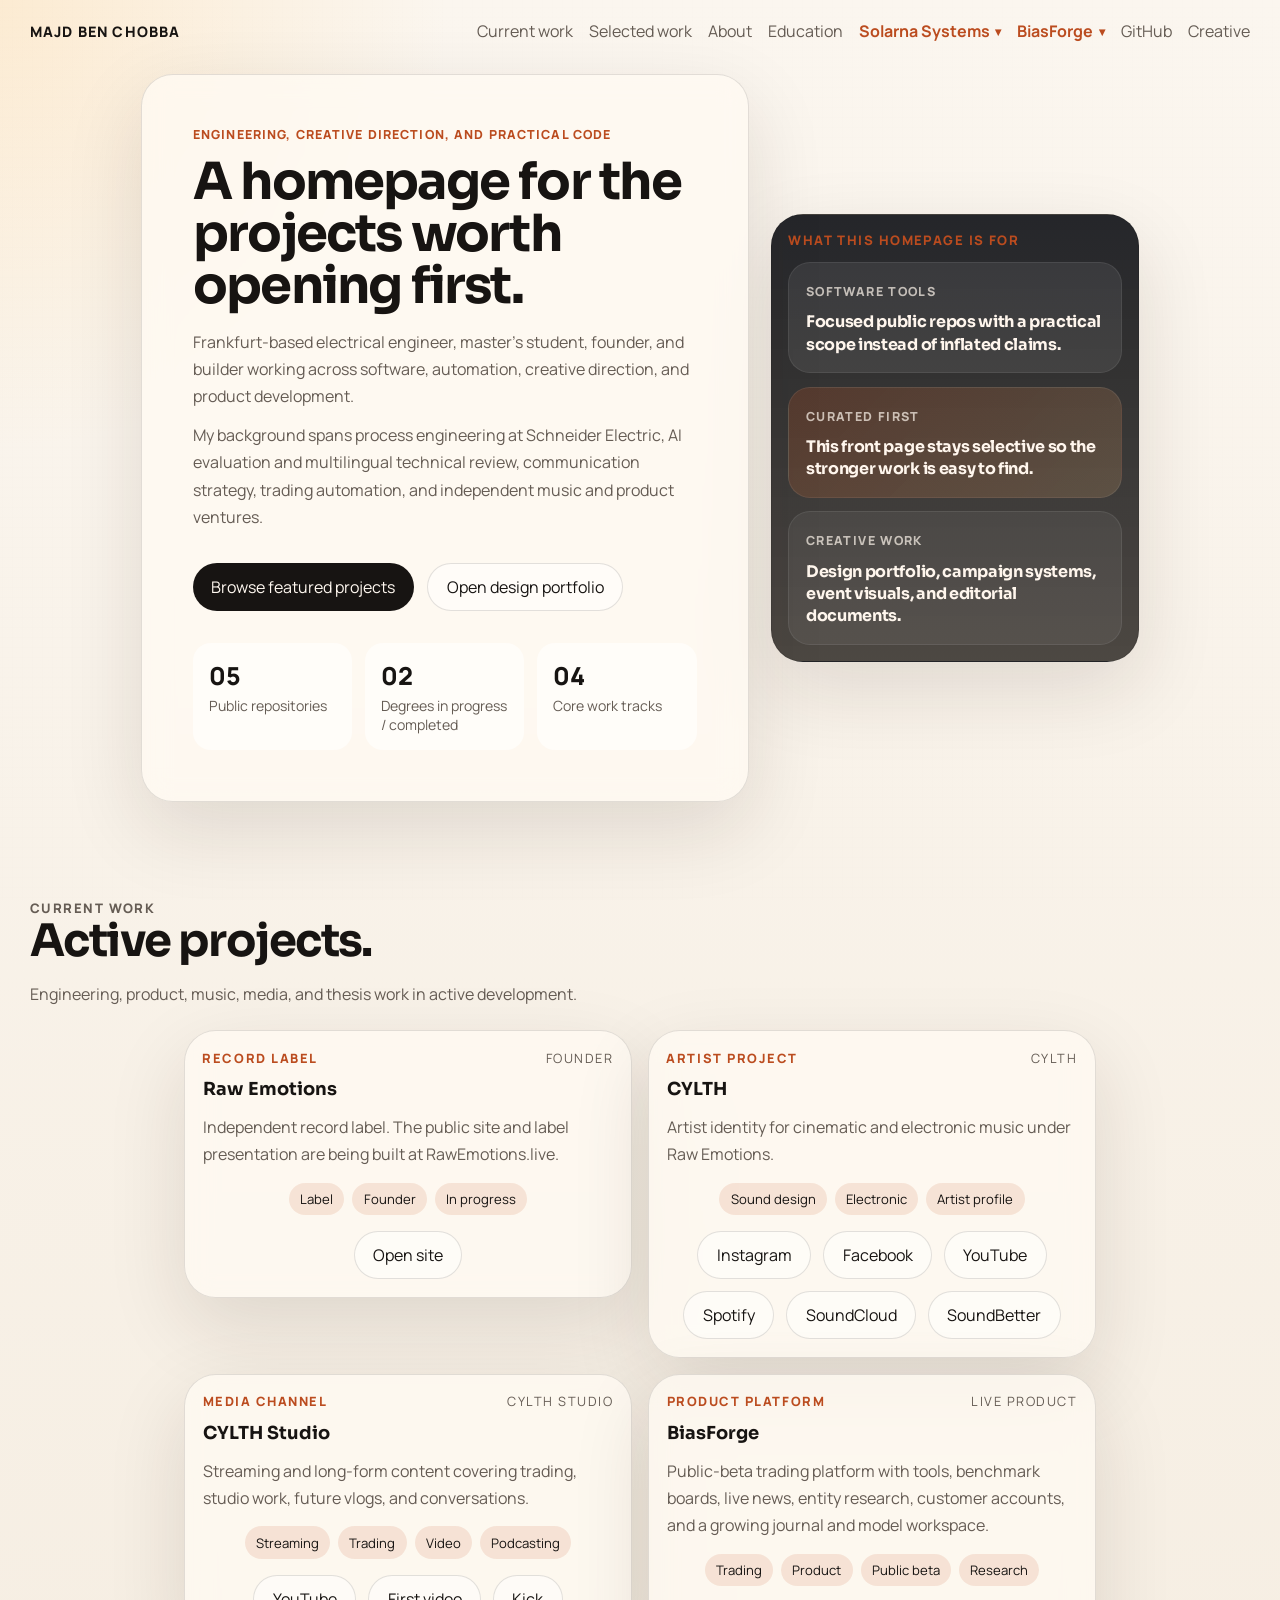
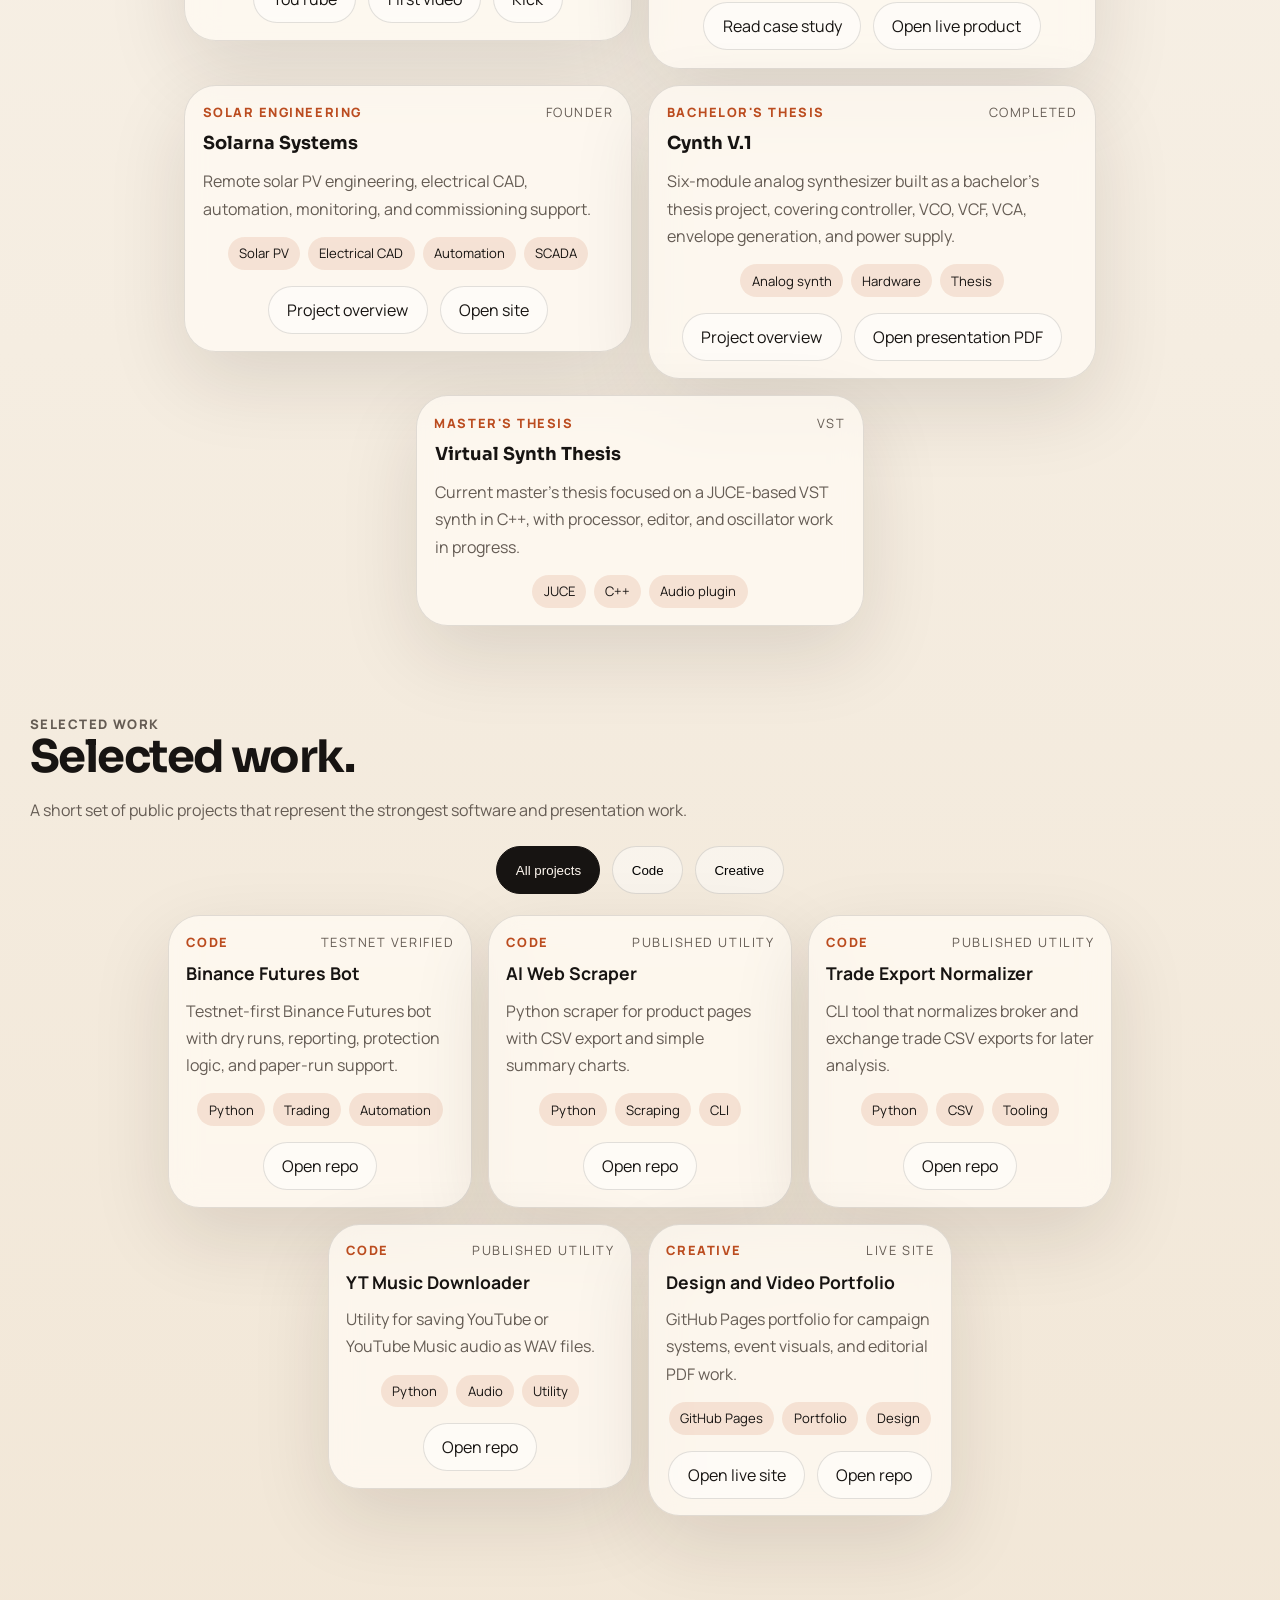
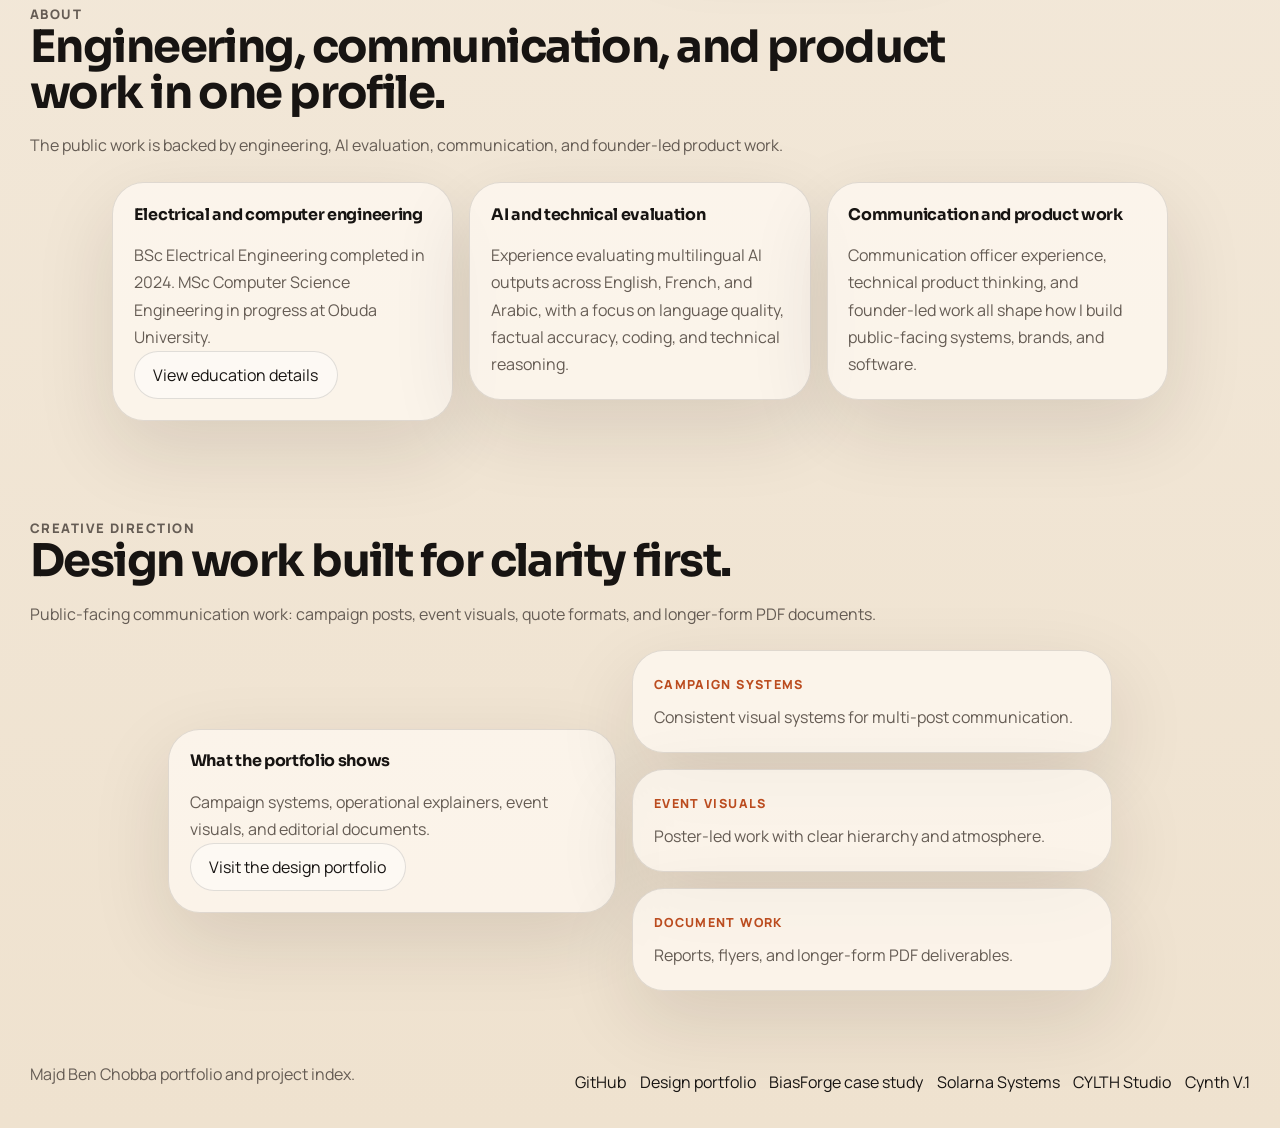
==== index.html @ 5dad1c0c "Add MSc studies and Solarna overview" ====
<!doctype html>
<html lang="en">
  <head>
    <meta charset="utf-8">
    <meta name="viewport" content="width=device-width, initial-scale=1">
    <title>Majd Ben Chobba</title>
    <meta
      name="description"
      content="Majd Ben Chobba's portfolio across engineering, software, product development, and creative work."
    >
    <link rel="preconnect" href="https://fonts.googleapis.com">
    <link rel="preconnect" href="https://fonts.gstatic.com" crossorigin>
    <link
      href="https://fonts.googleapis.com/css2?family=Manrope:wght@400;500;700;800&family=Sora:wght@400;600;700;800&display=swap"
      rel="stylesheet"
    >
    <link rel="stylesheet" href="styles.css?v=20260716c">
  </head>
  <body>
    <div class="grain"></div>

    <header class="hero">
      <nav class="topbar">
        <a class="brand" href="#top">Majd Ben Chobba</a>
        <div class="topbar-links">
          <a href="#current-work">Current work</a>
          <a href="#selected-work">Selected work</a>
          <a href="#about">About</a>
          <a href="education.html">Education</a>
          <details class="project-nav-menu">
            <summary class="project-nav-trigger">Solarna Systems</summary>
            <div class="project-nav-pop">
              <a class="project-nav-option" href="solarna.html">Project overview</a>
              <a class="project-nav-option" href="https://solarnasystems.com/" target="_blank" rel="noreferrer">Open SolarnaSystems.com</a>
            </div>
          </details>
          <details class="project-nav-menu">
            <summary class="project-nav-trigger">BiasForge</summary>
            <div class="project-nav-pop">
              <a class="project-nav-option" href="biasforge.html">Project overview</a>
              <a class="project-nav-option" href="https://biasforge.com/" target="_blank" rel="noreferrer">Open BiasForge.com</a>
            </div>
          </details>
          <a href="https://github.com/majdbenchobba" target="_blank" rel="noreferrer">GitHub</a>
          <a href="#creative-direction">Creative</a>
        </div>
      </nav>

      <div class="hero-layout" id="top">
        <section class="hero-copy">
          <p class="eyebrow">Engineering, creative direction, and practical code</p>
          <h1>A homepage for the projects worth opening first.</h1>
          <p class="hero-text">
            Frankfurt-based electrical engineer, master's student, founder, and builder working
            across software, automation, creative direction, and product development.
          </p>

          <p class="hero-text hero-text-secondary">
            My background spans process engineering at Schneider Electric, AI evaluation and
            multilingual technical review, communication strategy, trading automation, and
            independent music and product ventures.
          </p>

          <div class="hero-actions">
            <a class="button button-dark" href="#selected-work">Browse featured projects</a>
            <a class="button button-light" href="https://majdbenchobba.github.io/design-and-video-portfolio/" target="_blank" rel="noreferrer">Open design portfolio</a>
          </div>

          <div class="hero-stats">
            <article>
              <span class="stat-number">05</span>
              <span class="stat-label">Public repositories</span>
            </article>
            <article>
              <span class="stat-number">02</span>
              <span class="stat-label">Degrees in progress / completed</span>
            </article>
            <article>
              <span class="stat-number">04</span>
              <span class="stat-label">Core work tracks</span>
            </article>
          </div>
        </section>

        <aside class="hero-panel">
          <p class="eyebrow">What this homepage is for</p>
          <div class="hero-panel-grid">
            <article class="hero-panel-card">
              <span class="hero-panel-label">Software tools</span>
              <h3>Focused public repos with a practical scope instead of inflated claims.</h3>
            </article>
            <article class="hero-panel-card hero-panel-card-accent">
              <span class="hero-panel-label">Curated first</span>
              <h3>This front page stays selective so the stronger work is easy to find.</h3>
            </article>
            <article class="hero-panel-card hero-panel-card-dark">
              <span class="hero-panel-label">Creative work</span>
              <h3>Design portfolio, campaign systems, event visuals, and editorial documents.</h3>
            </article>
          </div>
        </aside>
      </div>
    </header>

    <main>
      <section class="section" id="current-work">
        <div class="section-heading">
          <p class="eyebrow">Current work</p>
          <h2>Active projects.</h2>
          <p>
            Engineering, product, music, media, and thesis work in active development.
          </p>
        </div>

        <div class="venture-grid">
          <article class="venture-card">
            <div class="venture-meta">
              <span class="venture-type">Record label</span>
              <span class="venture-status">Founder</span>
            </div>
            <h3>Raw Emotions</h3>
            <p>
              Independent record label. The public site and label presentation are being built at
              RawEmotions.live.
            </p>
            <div class="venture-tags">
              <span>Label</span>
              <span>Founder</span>
              <span>In progress</span>
            </div>
            <div class="venture-links">
              <a class="project-link" href="https://rawemotions.live/" target="_blank" rel="noreferrer">Open site</a>
            </div>
          </article>

          <article class="venture-card">
            <div class="venture-meta">
              <span class="venture-type">Artist project</span>
              <span class="venture-status">CYLTH</span>
            </div>
            <h3>CYLTH</h3>
            <p>
              Artist identity for cinematic and electronic music under Raw Emotions.
            </p>
            <div class="venture-tags">
              <span>Sound design</span>
              <span>Electronic</span>
              <span>Artist profile</span>
            </div>
            <div class="venture-links">
              <a class="project-link" href="https://www.instagram.com/cylth_rw/" target="_blank" rel="noreferrer">Instagram</a>
              <a class="project-link" href="https://www.facebook.com/Cylth" target="_blank" rel="noreferrer">Facebook</a>
              <a class="project-link" href="https://www.youtube.com/@Cylth" target="_blank" rel="noreferrer">YouTube</a>
              <a class="project-link" href="https://open.spotify.com/artist/6RrxNnSzvZ9wxp4fJvxbhg" target="_blank" rel="noreferrer">Spotify</a>
              <a class="project-link" href="https://soundcloud.com/cylth" target="_blank" rel="noreferrer">SoundCloud</a>
              <a class="project-link" href="https://soundbetter.com/profiles/680846-majd" target="_blank" rel="noreferrer">SoundBetter</a>
            </div>
          </article>

          <article class="venture-card">
            <div class="venture-meta">
              <span class="venture-type">Media channel</span>
              <span class="venture-status">CYLTH Studio</span>
            </div>
            <h3>CYLTH Studio</h3>
            <p>
              Streaming and long-form content covering trading, studio work, future vlogs, and conversations.
            </p>
            <div class="venture-tags">
              <span>Streaming</span>
              <span>Trading</span>
              <span>Video</span>
              <span>Podcasting</span>
            </div>
            <div class="venture-links">
              <a class="project-link" href="https://www.youtube.com/@Cylthstudio" target="_blank" rel="noreferrer">YouTube</a>
              <a class="project-link" href="https://www.youtube.com/watch?v=Th-pbDKBWh4" target="_blank" rel="noreferrer">First video</a>
              <a class="project-link" href="https://kick.com/cylth" target="_blank" rel="noreferrer">Kick</a>
            </div>
          </article>

          <article class="venture-card">
            <div class="venture-meta">
              <span class="venture-type">Product platform</span>
              <span class="venture-status">Live product</span>
            </div>
            <h3>BiasForge</h3>
            <p>
              Public-beta trading platform with tools, benchmark boards, live news, entity research,
              customer accounts, and a growing journal and model workspace.
            </p>
            <div class="venture-tags">
              <span>Trading</span>
              <span>Product</span>
              <span>Public beta</span>
              <span>Research</span>
            </div>
            <div class="venture-links">
              <a class="project-link" href="biasforge.html">Read case study</a>
              <a class="project-link" href="https://biasforge.com/" target="_blank" rel="noreferrer">Open live product</a>
            </div>
          </article>

          <article class="venture-card">
            <div class="venture-meta">
              <span class="venture-type">Solar engineering</span>
              <span class="venture-status">Founder</span>
            </div>
            <h3>Solarna Systems</h3>
            <p>
              Remote solar PV engineering, electrical CAD, automation, monitoring, and commissioning support.
            </p>
            <div class="venture-tags">
              <span>Solar PV</span>
              <span>Electrical CAD</span>
              <span>Automation</span>
              <span>SCADA</span>
            </div>
            <div class="venture-links">
              <a class="project-link" href="solarna.html">Project overview</a>
              <a class="project-link" href="https://solarnasystems.com/" target="_blank" rel="noreferrer">Open site</a>
            </div>
          </article>

          <article class="venture-card">
            <div class="venture-meta">
              <span class="venture-type">Bachelor's thesis</span>
              <span class="venture-status">Completed</span>
            </div>
            <h3>Cynth V.1</h3>
            <p>
              Six-module analog synthesizer built as a bachelor's thesis project, covering
              controller, VCO, VCF, VCA, envelope generation, and power supply.
            </p>
            <div class="venture-tags">
              <span>Analog synth</span>
              <span>Hardware</span>
              <span>Thesis</span>
            </div>
            <div class="venture-links">
              <a class="project-link" href="cynth-v1.html">Project overview</a>
              <a class="project-link" href="assets/cynth-v1/cynth-v1-thesis-presentation.pdf" target="_blank" rel="noreferrer">Open presentation PDF</a>
            </div>
          </article>

          <article class="venture-card">
            <div class="venture-meta">
              <span class="venture-type">Master's thesis</span>
              <span class="venture-status">VST</span>
            </div>
            <h3>Virtual Synth Thesis</h3>
            <p>
              Current master's thesis focused on a JUCE-based VST synth in C++, with processor,
              editor, and oscillator work in progress.
            </p>
            <div class="venture-tags">
              <span>JUCE</span>
              <span>C++</span>
              <span>Audio plugin</span>
            </div>
          </article>
        </div>
      </section>

      <section class="section" id="selected-work">
        <div class="section-heading">
          <p class="eyebrow">Selected work</p>
          <h2>Selected work.</h2>
          <p>
            A short set of public projects that represent the strongest software and presentation work.
          </p>
        </div>

        <div class="filter-row" id="filter-row"></div>
        <div class="project-grid" id="project-grid" aria-live="polite"></div>
      </section>

      <section class="section" id="about">
        <div class="section-heading">
          <p class="eyebrow">About</p>
          <h2>Engineering, communication, and product work in one profile.</h2>
          <p>
            The public work is backed by engineering, AI evaluation, communication, and founder-led
            product work.
          </p>
        </div>

        <div class="about-grid">
          <article class="about-card">
            <h3>Electrical and computer engineering</h3>
            <p>
              BSc Electrical Engineering completed in 2024. MSc Computer Science Engineering in
              progress at Obuda University.
            </p>
            <a class="text-link" href="education.html">View education details</a>
          </article>
          <article class="about-card">
            <h3>AI and technical evaluation</h3>
            <p>
              Experience evaluating multilingual AI outputs across English, French, and Arabic, with
              a focus on language quality, factual accuracy, coding, and technical reasoning.
            </p>
          </article>
          <article class="about-card">
            <h3>Communication and product work</h3>
            <p>
              Communication officer experience, technical product thinking, and founder-led work all
              shape how I build public-facing systems, brands, and software.
            </p>
          </article>
        </div>
      </section>

      <section class="section section-contrast" id="creative-direction">
        <div class="section-heading">
          <p class="eyebrow">Creative direction</p>
          <h2>Design work built for clarity first.</h2>
          <p>
            Public-facing communication work: campaign posts, event visuals, quote formats, and
            longer-form PDF documents.
          </p>
        </div>

        <div class="creative-layout">
          <article class="creative-note">
            <h3>What the portfolio shows</h3>
            <p>
              Campaign systems, operational explainers, event visuals, and editorial documents.
            </p>
            <a class="text-link" href="https://majdbenchobba.github.io/design-and-video-portfolio/" target="_blank" rel="noreferrer">Visit the design portfolio</a>
          </article>

          <div class="creative-points">
            <article class="creative-point">
              <span class="creative-point-label">Campaign systems</span>
              <p>Consistent visual systems for multi-post communication.</p>
            </article>
            <article class="creative-point">
              <span class="creative-point-label">Event visuals</span>
              <p>Poster-led work with clear hierarchy and atmosphere.</p>
            </article>
            <article class="creative-point">
              <span class="creative-point-label">Document work</span>
              <p>Reports, flyers, and longer-form PDF deliverables.</p>
            </article>
          </div>
        </div>
      </section>
    </main>

    <footer class="footer">
      <p>Majd Ben Chobba portfolio and project index.</p>
      <div class="footer-links">
        <a href="https://github.com/majdbenchobba" target="_blank" rel="noreferrer">GitHub</a>
        <a href="https://majdbenchobba.github.io/design-and-video-portfolio/" target="_blank" rel="noreferrer">Design portfolio</a>
        <a href="biasforge.html">BiasForge case study</a>
        <a href="solarna.html">Solarna Systems</a>
        <a href="https://www.youtube.com/@Cylthstudio" target="_blank" rel="noreferrer">CYLTH Studio</a>
        <a href="cynth-v1.html">Cynth V.1</a>
      </div>
    </footer>

    <script src="app.js?v=20260716c"></script>
  </body>
</html>
---- styles.css ----
:root {
  --paper: #f5ede1;
  --paper-strong: #efe2cf;
  --ink: #171412;
  --muted: #655c54;
  --line: rgba(23, 20, 18, 0.12);
  --accent: #bb4c1f;
  --accent-soft: rgba(187, 76, 31, 0.12);
  --shadow: 0 28px 80px rgba(39, 28, 18, 0.12);
  --radius-xl: 32px;
  --radius-lg: 24px;
  --radius-md: 18px;
  --max-width: 1220px;
}

* {
  box-sizing: border-box;
}

html {
  scroll-behavior: smooth;
}

body {
  margin: 0;
  min-height: 100vh;
  color: var(--ink);
  font-family: "Manrope", sans-serif;
  background:
    radial-gradient(circle at top left, rgba(255, 204, 128, 0.26), transparent 28rem),
    linear-gradient(180deg, #fbf6ef 0%, var(--paper) 45%, var(--paper-strong) 100%);
}

img {
  display: block;
  max-width: 100%;
}

a {
  color: inherit;
  text-decoration: none;
}

.grain {
  position: fixed;
  inset: 0;
  pointer-events: none;
  opacity: 0.14;
  background-image:
    linear-gradient(0deg, transparent 24%, rgba(0, 0, 0, 0.04) 25%, transparent 26%),
    linear-gradient(90deg, transparent 24%, rgba(0, 0, 0, 0.04) 25%, transparent 26%);
  background-size: 10px 10px;
}

.hero,
.section,
.footer {
  position: relative;
  z-index: 1;
  width: min(calc(100% - 2rem), var(--max-width));
  margin: 0 auto;
}

.hero {
  padding: 1.25rem 0 3.5rem;
}

.topbar {
  display: flex;
  justify-content: space-between;
  align-items: center;
  gap: 1rem;
  margin-bottom: 2rem;
}

.brand {
  font-weight: 800;
  letter-spacing: 0.08em;
  text-transform: uppercase;
  font-size: 0.9rem;
}

.topbar-links {
  display: flex;
  flex-wrap: wrap;
  gap: 1rem;
  align-items: center;
  color: var(--muted);
}

.project-nav-menu {
  position: relative;
}

.project-nav-menu[open] {
  z-index: 5;
}

.project-nav-trigger {
  display: inline-flex;
  align-items: center;
  gap: 0.35rem;
  color: var(--accent);
  font-weight: 700;
  cursor: pointer;
}

.project-nav-trigger {
  list-style: none;
  transition: transform 180ms ease, color 180ms ease;
}

.project-nav-trigger::-webkit-details-marker {
  display: none;
}

.project-nav-trigger::marker {
  content: "";
}

.project-nav-trigger::after {
  content: "▾";
  font-size: 0.74rem;
  transition: transform 180ms ease;
}

.project-nav-menu[open] .project-nav-trigger {
  color: #8f3915;
}

.project-nav-menu[open] .project-nav-trigger::after {
  transform: rotate(180deg);
}

.project-nav-trigger:hover {
  transform: translateY(-2px);
}

.project-nav-pop {
  position: absolute;
  top: calc(100% + 0.8rem);
  left: 50%;
  display: grid;
  gap: 0.55rem;
  min-width: 15.5rem;
  padding: 0.8rem;
  border: 1px solid rgba(23, 20, 18, 0.12);
  border-radius: 1rem;
  background: rgba(255, 250, 243, 0.95);
  box-shadow: 0 20px 55px rgba(39, 28, 18, 0.18);
  backdrop-filter: blur(16px);
  transform: translateX(-50%);
}

.project-nav-option {
  display: flex;
  align-items: center;
  justify-content: center;
  min-height: 3rem;
  padding: 0.8rem 1rem;
  border: 1px solid rgba(23, 20, 18, 0.1);
  border-radius: 999px;
  background: rgba(255, 255, 255, 0.62);
  font-weight: 700;
  color: var(--ink);
  transition: transform 180ms ease, background-color 180ms ease, color 180ms ease;
}

.project-nav-option:hover {
  transform: translateY(-2px);
  background: var(--accent-soft);
  color: var(--accent);
}

.hero-layout {
  display: grid;
  grid-template-columns: minmax(26rem, 38rem) minmax(18rem, 23rem);
  gap: 1.4rem;
  align-items: center;
  justify-content: center;
}

.hero-copy,
.hero-panel,
.project-card,
.creative-note,
.creative-point,
.about-card {
  border: 1px solid var(--line);
  border-radius: var(--radius-xl);
  box-shadow: var(--shadow);
}

.hero-copy {
  padding: clamp(2rem, 4vw, 3.5rem);
  background: rgba(255, 250, 243, 0.78);
  backdrop-filter: blur(14px);
  max-width: 38rem;
}

.hero-copy .eyebrow {
  font-size: 0.78rem;
  letter-spacing: 0.09em;
}

.eyebrow {
  margin: 0 0 0.8rem;
  color: var(--accent);
  font-size: 0.82rem;
  font-weight: 800;
  letter-spacing: 0.11em;
  text-transform: uppercase;
}

h1,
h2 {
  margin: 0;
  font-family: "Sora", sans-serif;
  line-height: 1.02;
  letter-spacing: -0.035em;
}

h1 {
  font-size: clamp(2.2rem, 4vw, 3.35rem);
}

h2 {
  font-size: clamp(2rem, 3.5vw, 3.2rem);
}

.hero-text,
.section-heading p,
.project-summary,
.creative-note p,
.about-card p,
.footer p {
  margin: 1rem 0 0;
  color: var(--muted);
  line-height: 1.7;
}

.hero-text {
  max-width: 31rem;
}

.hero-text-secondary {
  margin-top: 0.75rem;
}

.hero-actions,
.footer-links {
  display: flex;
  flex-wrap: wrap;
  gap: 0.85rem;
  margin-top: 2rem;
}

.button,
.filter-chip,
.project-link,
.text-link {
  display: inline-flex;
  align-items: center;
  justify-content: center;
  min-height: 3rem;
  padding: 0.72rem 1.15rem;
  border-radius: 999px;
  transition: transform 180ms ease, background-color 180ms ease, color 180ms ease;
}

.button-dark {
  background: var(--ink);
  color: #fff8f0;
}

.button-light,
.filter-chip,
.project-link,
.text-link {
  border: 1px solid rgba(23, 20, 18, 0.12);
  background: rgba(255, 255, 255, 0.45);
}

.button:hover,
.filter-chip:hover,
.project-link:hover,
.text-link:hover,
.topbar-links a:hover {
  transform: translateY(-2px);
}

.hero-stats {
  display: grid;
  grid-template-columns: repeat(3, minmax(0, 1fr));
  gap: 0.8rem;
  margin-top: 2rem;
}

.hero-stats article {
  padding: 1rem;
  border-radius: var(--radius-md);
  background: rgba(255, 255, 255, 0.58);
}

.stat-number {
  display: block;
  font-size: 1.55rem;
  font-weight: 800;
}

.stat-label {
  display: block;
  margin-top: 0.25rem;
  color: var(--muted);
  font-size: 0.88rem;
}

.hero-panel {
  padding: 1rem;
  background: linear-gradient(180deg, rgba(28, 29, 33, 0.96), rgba(57, 53, 48, 0.9));
  color: #fff6ed;
  max-width: 23rem;
}

.hero-panel-grid {
  display: grid;
  gap: 0.85rem;
}

.hero-panel-card {
  padding: 1rem 1.05rem;
  border-radius: 22px;
  background: rgba(255, 255, 255, 0.08);
  border: 1px solid rgba(255, 255, 255, 0.08);
}

.hero-panel-card h3,
.creative-note h3,
.about-card h3 {
  margin: 0;
  font-family: "Sora", sans-serif;
  font-size: 1rem;
  line-height: 1.4;
  letter-spacing: -0.02em;
}

.hero-panel-card-dark {
  background: rgba(255, 255, 255, 0.06);
}

.hero-panel-card-accent {
  background: linear-gradient(135deg, rgba(187, 76, 31, 0.24), rgba(255, 194, 128, 0.16));
}

.hero-panel-label,
.creative-point-label {
  display: inline-block;
  margin-bottom: 0.7rem;
  color: rgba(255, 246, 236, 0.7);
  font-size: 0.78rem;
  font-weight: 800;
  letter-spacing: 0.11em;
  text-transform: uppercase;
}

.section {
  padding: 1.4rem 0 3rem;
}

.section-heading {
  max-width: 62rem;
  margin-bottom: 1.4rem;
}

.filter-row {
  display: flex;
  flex-wrap: wrap;
  gap: 0.75rem;
  margin-bottom: 1.3rem;
  justify-content: center;
}

.filter-chip {
  cursor: pointer;
}

.filter-chip.is-active {
  background: var(--ink);
  color: #fff8f0;
  border-color: var(--ink);
}

.project-grid {
  display: grid;
  grid-template-columns: repeat(3, minmax(15.5rem, 18.5rem));
  gap: 1rem;
  align-items: start;
  justify-content: center;
  max-width: 59rem;
  margin: 0 auto;
}

.project-grid.count-1 {
  grid-template-columns: minmax(18rem, 24rem);
  max-width: 24rem;
}

.project-grid.count-4 {
  grid-template-columns: repeat(2, minmax(16rem, 22rem));
  max-width: 45rem;
}

.project-grid.count-5 {
  grid-template-columns: repeat(6, minmax(0, 1fr));
  max-width: 59rem;
}

.project-grid.count-5 .project-card {
  grid-column: span 2;
}

.project-grid.count-5 .project-card:nth-child(4) {
  grid-column: 2 / span 2;
}

.project-grid.count-5 .project-card:nth-child(5) {
  grid-column: 4 / span 2;
}

.project-card {
  display: flex;
  flex-direction: column;
  padding: 1.05rem;
  background: rgba(255, 250, 243, 0.78);
  backdrop-filter: blur(14px);
}

.project-meta {
  display: flex;
  justify-content: space-between;
  gap: 0.75rem;
  align-items: center;
  margin-bottom: 0.7rem;
}

.project-type,
.project-status {
  font-size: 0.8rem;
  letter-spacing: 0.12em;
  text-transform: uppercase;
}

.project-type {
  color: var(--accent);
  font-weight: 800;
}

.project-status {
  color: var(--muted);
}

.project-card h3 {
  margin: 0;
  font-size: 1.1rem;
  line-height: 1.3;
}

.project-summary {
  margin-top: 0.8rem;
}

.project-tags {
  display: flex;
  flex-wrap: wrap;
  gap: 0.5rem;
  margin-top: 0.9rem;
  width: 100%;
  align-self: center;
  justify-content: center;
}

.project-tags span {
  padding: 0.45rem 0.7rem;
  border-radius: 999px;
  background: var(--accent-soft);
  font-size: 0.82rem;
  text-align: center;
}

.project-links {
  display: flex;
  flex-wrap: wrap;
  gap: 0.75rem;
  margin-top: auto;
  padding-top: 1rem;
  width: 100%;
  align-self: center;
  justify-content: center;
}

.venture-grid {
  display: grid;
  grid-template-columns: repeat(2, minmax(18rem, 28rem));
  gap: 1rem;
  justify-content: center;
  align-items: start;
  max-width: 58rem;
  margin: 0 auto;
}

.venture-card {
  border: 1px solid var(--line);
  border-radius: var(--radius-xl);
  box-shadow: var(--shadow);
  padding: 1.1rem;
  background: rgba(255, 250, 243, 0.78);
  backdrop-filter: blur(14px);
  display: flex;
  flex-direction: column;
}

.venture-grid > .venture-card:last-child:nth-child(odd) {
  grid-column: 1 / -1;
  width: min(100%, 28rem);
  justify-self: center;
}

.venture-meta {
  display: flex;
  justify-content: space-between;
  gap: 0.75rem;
  align-items: center;
  margin-bottom: 0.7rem;
}

.venture-type,
.venture-status {
  font-size: 0.8rem;
  letter-spacing: 0.12em;
  text-transform: uppercase;
}

.venture-type {
  color: var(--accent);
  font-weight: 800;
}

.venture-status {
  color: var(--muted);
}

.venture-card h3 {
  margin: 0;
  font-size: 1.12rem;
  line-height: 1.3;
  font-family: "Sora", sans-serif;
}

.venture-card p {
  margin: 0.8rem 0 0;
  color: var(--muted);
  line-height: 1.7;
}

.venture-tags {
  display: flex;
  flex-wrap: wrap;
  gap: 0.5rem;
  margin-top: 0.9rem;
  width: 100%;
  align-self: center;
  justify-content: center;
}

.venture-tags span {
  padding: 0.45rem 0.7rem;
  border-radius: 999px;
  background: var(--accent-soft);
  font-size: 0.82rem;
  text-align: center;
}

.venture-links {
  display: flex;
  flex-wrap: wrap;
  gap: 0.75rem;
  margin-top: 1rem;
  width: 100%;
  align-self: center;
  justify-content: center;
}

.case-page {
  background:
    radial-gradient(circle at top left, rgba(255, 204, 128, 0.2), transparent 28rem),
    linear-gradient(180deg, #fbf6ef 0%, var(--paper) 45%, var(--paper-strong) 100%);
}

.case-hero-shell {
  padding-bottom: 2.5rem;
}

.case-hero {
  display: grid;
  grid-template-columns: minmax(24rem, 38rem) minmax(18rem, 24rem);
  gap: 1.2rem;
  align-items: center;
  justify-content: center;
}

.case-copy,
.case-summary,
.case-card,
.case-feature-card,
.case-focus-card,
.case-cta {
  border: 1px solid var(--line);
  border-radius: var(--radius-xl);
  box-shadow: var(--shadow);
}

.case-copy,
.case-card,
.case-feature-card,
.case-focus-card,
.case-cta {
  background: rgba(255, 250, 243, 0.78);
  backdrop-filter: blur(14px);
}

.case-copy {
  padding: clamp(2rem, 4vw, 3.2rem);
}

.case-summary {
  display: grid;
  gap: 0.85rem;
  padding: 1rem;
  background: linear-gradient(180deg, rgba(28, 29, 33, 0.96), rgba(57, 53, 48, 0.9));
  color: #fff6ed;
}

.case-signal {
  padding: 1rem 1.05rem;
  border-radius: 22px;
  background: rgba(255, 255, 255, 0.08);
  border: 1px solid rgba(255, 255, 255, 0.08);
}

.case-signal-accent {
  background: linear-gradient(135deg, rgba(187, 76, 31, 0.24), rgba(255, 194, 128, 0.16));
}

.case-signal-label,
.case-block-label {
  display: inline-block;
  margin-bottom: 0.7rem;
  font-size: 0.78rem;
  font-weight: 800;
  letter-spacing: 0.11em;
  text-transform: uppercase;
}

.case-signal-label {
  color: rgba(255, 246, 236, 0.72);
}

.case-signal h3,
.case-card h3,
.case-feature-card h3,
.case-focus-card h3 {
  margin: 0;
  font-family: "Sora", sans-serif;
  line-height: 1.3;
  letter-spacing: -0.02em;
}

.case-card-grid,
.case-focus-grid {
  display: grid;
  gap: 1rem;
  justify-content: center;
}

.case-media-grid {
  display: grid;
  grid-template-columns: repeat(2, minmax(18rem, 28rem));
  gap: 1rem;
  justify-content: center;
  max-width: 58rem;
  margin: 0 auto;
}

.case-media-card {
  overflow: hidden;
  border: 1px solid var(--line);
  border-radius: var(--radius-xl);
  background: rgba(255, 250, 243, 0.78);
  box-shadow: var(--shadow);
}

.case-media-card img {
  width: 100%;
  aspect-ratio: 4 / 3;
  object-fit: cover;
  background: rgba(0, 0, 0, 0.04);
}

.case-media-copy {
  padding: 1rem 1.1rem 1.15rem;
}

.case-media-copy h3 {
  margin: 0;
  font-family: "Sora", sans-serif;
  line-height: 1.3;
  letter-spacing: -0.02em;
}

.case-media-copy p {
  margin: 0.7rem 0 0;
  color: var(--muted);
  line-height: 1.65;
}

.case-card-grid {
  grid-template-columns: repeat(2, minmax(17rem, 28rem));
  max-width: 58rem;
  margin: 0 auto;
}

.case-card,
.case-focus-card {
  padding: 1.1rem;
}

.case-card-meta {
  display: flex;
  justify-content: space-between;
  gap: 0.75rem;
  align-items: center;
  margin-bottom: 0.7rem;
}

.case-card-type,
.case-card-status {
  font-size: 0.8rem;
  letter-spacing: 0.12em;
  text-transform: uppercase;
}

.case-card-type,
.case-block-label {
  color: var(--accent);
  font-weight: 800;
}

.case-card-status {
  color: var(--muted);
}

.case-card p,
.case-feature-card p,
.case-focus-card p,
.case-cta p {
  margin: 0.85rem 0 0;
  color: var(--muted);
  line-height: 1.7;
}

.case-chip-row {
  display: flex;
  flex-wrap: wrap;
  gap: 0.5rem;
  margin-top: 0.95rem;
}

.case-chip-row span {
  padding: 0.45rem 0.7rem;
  border-radius: 999px;
  background: var(--accent-soft);
  font-size: 0.82rem;
}

.case-heading {
  max-width: 50rem;
  margin-left: auto;
  margin-right: auto;
  text-align: center;
}

.case-platform-layout {
  display: grid;
  grid-template-columns: minmax(18rem, 25rem) minmax(18rem, 31rem);
  gap: 1rem;
  align-items: center;
  justify-content: center;
  max-width: 58rem;
  margin: 0 auto;
}

.case-feature-stack {
  display: grid;
  gap: 1rem;
}

.case-feature-card {
  padding: 1.2rem;
}

.case-feature-card-large {
  align-self: center;
}

.case-focus-grid {
  grid-template-columns: repeat(3, minmax(16rem, 21rem));
  max-width: 66rem;
  margin: 0 auto;
}

.education-course-grid {
  display: grid;
  grid-template-columns: repeat(3, minmax(0, 1fr));
  gap: 1rem;
  max-width: 66rem;
  margin: 0 auto;
}

.course-list {
  display: grid;
  gap: 0;
  margin: 0.35rem 0 0;
  padding: 0;
  list-style: none;
}

.course-list li {
  display: flex;
  justify-content: space-between;
  gap: 1rem;
  padding: 0.78rem 0;
  border-top: 1px solid var(--line);
  color: var(--muted);
  line-height: 1.4;
}

.course-list strong {
  flex: 0 0 auto;
  color: var(--accent);
  font-size: 0.82rem;
}

.case-cta {
  max-width: 58rem;
  margin: 0 auto;
  padding: 1.5rem;
  display: flex;
  justify-content: space-between;
  align-items: center;
  gap: 1rem;
}

.case-cta-actions {
  display: flex;
  flex-wrap: wrap;
  justify-content: flex-end;
  gap: 0.85rem;
}

.section-contrast {
  padding-top: 2rem;
}

.creative-layout,
.about-grid {
  display: grid;
  gap: 1rem;
}

.creative-layout {
  grid-template-columns: minmax(18rem, 28rem) minmax(18rem, 30rem);
  align-items: center;
  justify-content: center;
  max-width: 60rem;
  margin: 0 auto;
}

.creative-note,
.creative-point,
.about-card {
  padding: 1.3rem;
  background: rgba(255, 250, 243, 0.72);
}

.creative-points {
  display: grid;
  gap: 1rem;
}

.creative-point-label {
  color: var(--accent);
}

.creative-point p {
  margin: 0;
  color: var(--muted);
  line-height: 1.7;
}

.about-grid {
  grid-template-columns: repeat(3, minmax(16rem, 1fr));
  align-items: start;
  justify-content: center;
  max-width: 66rem;
  margin: 0 auto;
}

.footer {
  display: flex;
  justify-content: space-between;
  align-items: center;
  gap: 1rem;
  padding: 0 0 2.2rem;
}

@media (min-width: 901px) {
  .hero-copy .eyebrow {
    white-space: nowrap;
  }
}

@media (max-width: 1024px) {
  .hero-layout,
  .case-hero,
  .case-platform-layout,
  .creative-layout,
  .about-grid,
  .footer {
    grid-template-columns: 1fr;
    display: grid;
  }

  .project-grid {
    grid-template-columns: repeat(2, minmax(16rem, 22rem));
    max-width: 45rem;
  }

  .venture-grid {
    grid-template-columns: repeat(2, minmax(16rem, 22rem));
    max-width: 45rem;
  }

  .case-card-grid {
    grid-template-columns: repeat(2, minmax(16rem, 22rem));
    max-width: 45rem;
  }

  .case-media-grid {
    grid-template-columns: repeat(2, minmax(16rem, 22rem));
    max-width: 45rem;
  }

  .case-focus-grid {
    grid-template-columns: repeat(2, minmax(16rem, 22rem));
    max-width: 45rem;
  }

  .education-course-grid {
    grid-template-columns: repeat(2, minmax(16rem, 22rem));
    max-width: 45rem;
  }

  .case-cta {
    grid-template-columns: 1fr;
    display: grid;
  }

  .project-nav-pop {
    left: auto;
    right: 0;
    transform: none;
  }

  .case-cta-actions {
    justify-content: flex-start;
  }

  .project-grid.count-5,
  .project-grid.count-4,
  .project-grid.count-1 {
    grid-template-columns: repeat(2, minmax(16rem, 22rem));
    max-width: 45rem;
  }

  .project-grid.count-5 .project-card,
  .project-grid.count-5 .project-card:nth-child(4),
  .project-grid.count-5 .project-card:nth-child(5) {
    grid-column: auto;
  }

  .creative-points {
    grid-template-columns: 1fr;
  }
}

@media (max-width: 760px) {
  .topbar {
    flex-direction: column;
    align-items: flex-start;
  }

  .hero-stats {
    grid-template-columns: 1fr;
  }

  .project-grid {
    grid-template-columns: 1fr;
    max-width: 28rem;
  }

  .venture-grid {
    grid-template-columns: 1fr;
    max-width: 28rem;
  }

  .case-card-grid,
  .case-media-grid,
  .case-focus-grid,
  .education-course-grid {
    grid-template-columns: 1fr;
    max-width: 28rem;
  }

  .project-grid.count-5,
  .project-grid.count-4,
  .project-grid.count-1 {
    grid-template-columns: 1fr;
    max-width: 28rem;
  }

  .project-grid.count-5 .project-card,
  .project-grid.count-5 .project-card:nth-child(4),
  .project-grid.count-5 .project-card:nth-child(5) {
    grid-column: auto;
  }

  .case-copy,
  .case-summary,
  .case-cta {
    padding: 1.2rem;
  }
}
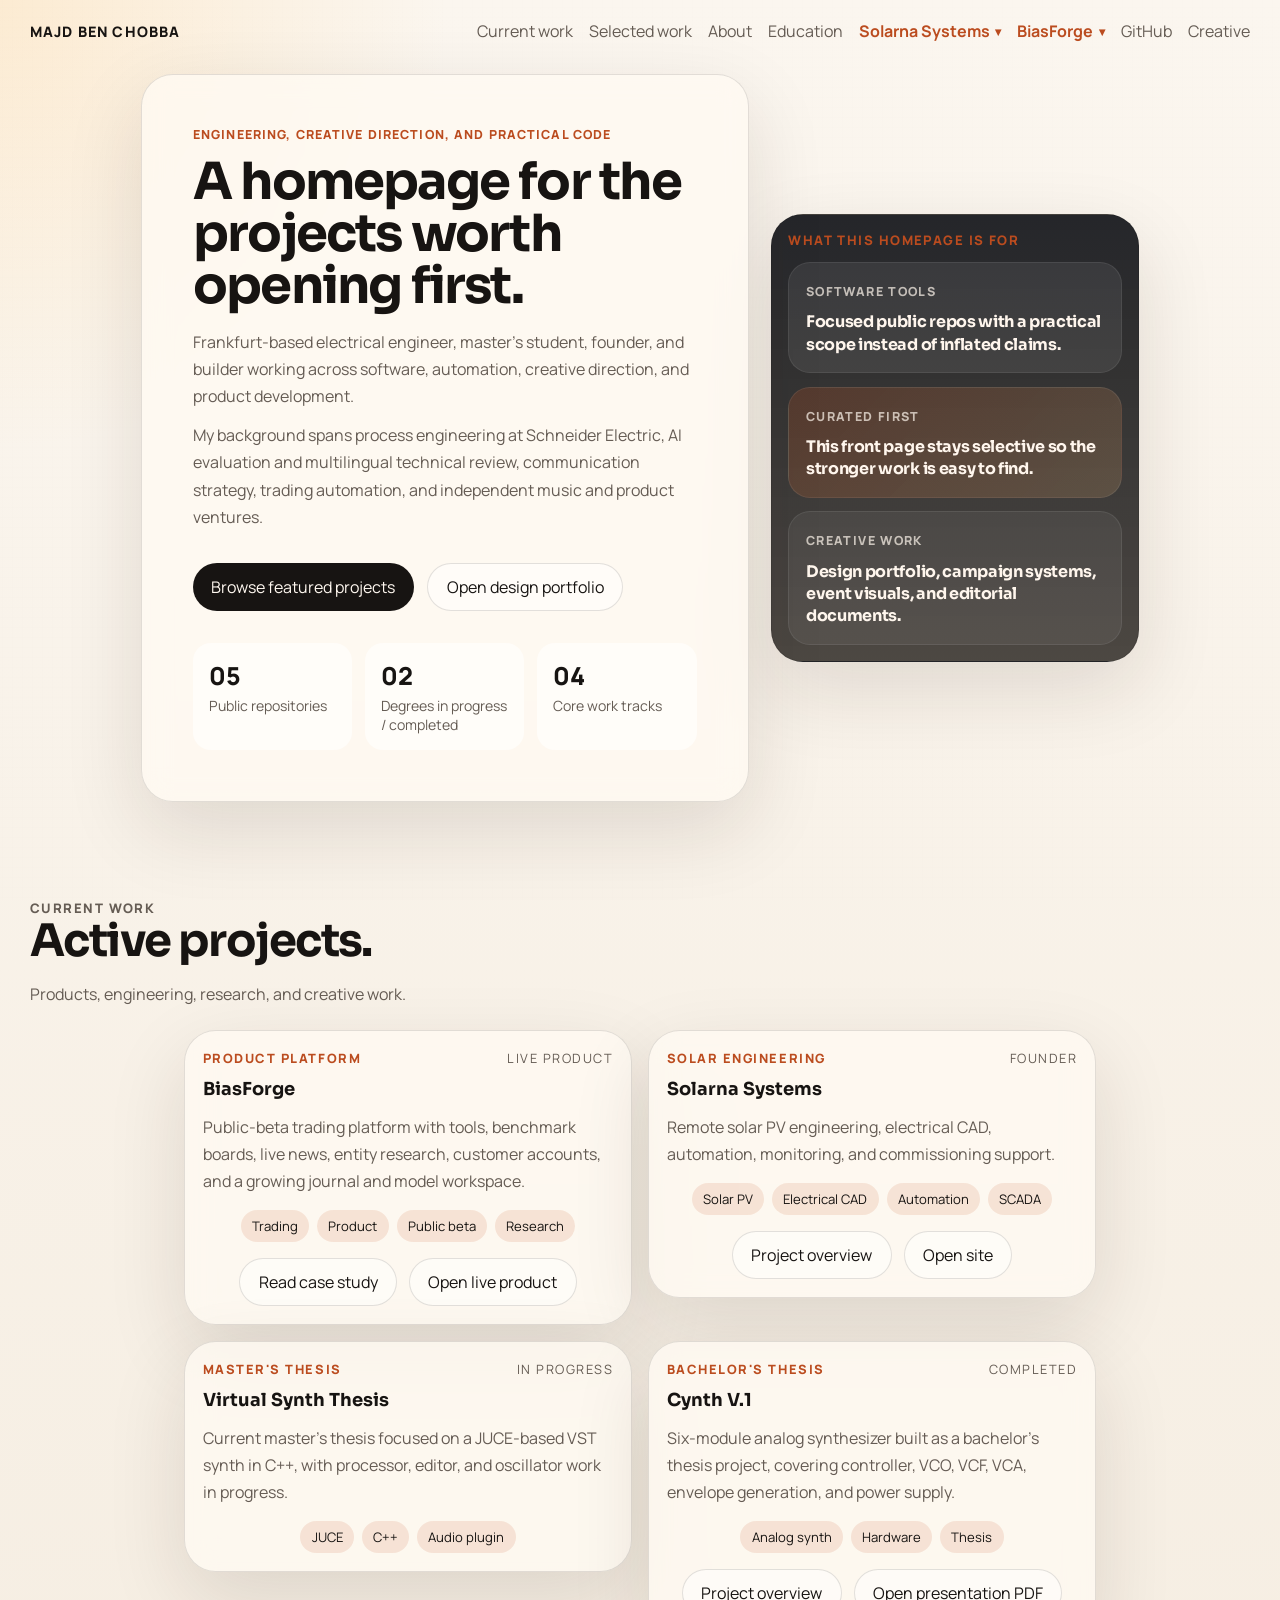
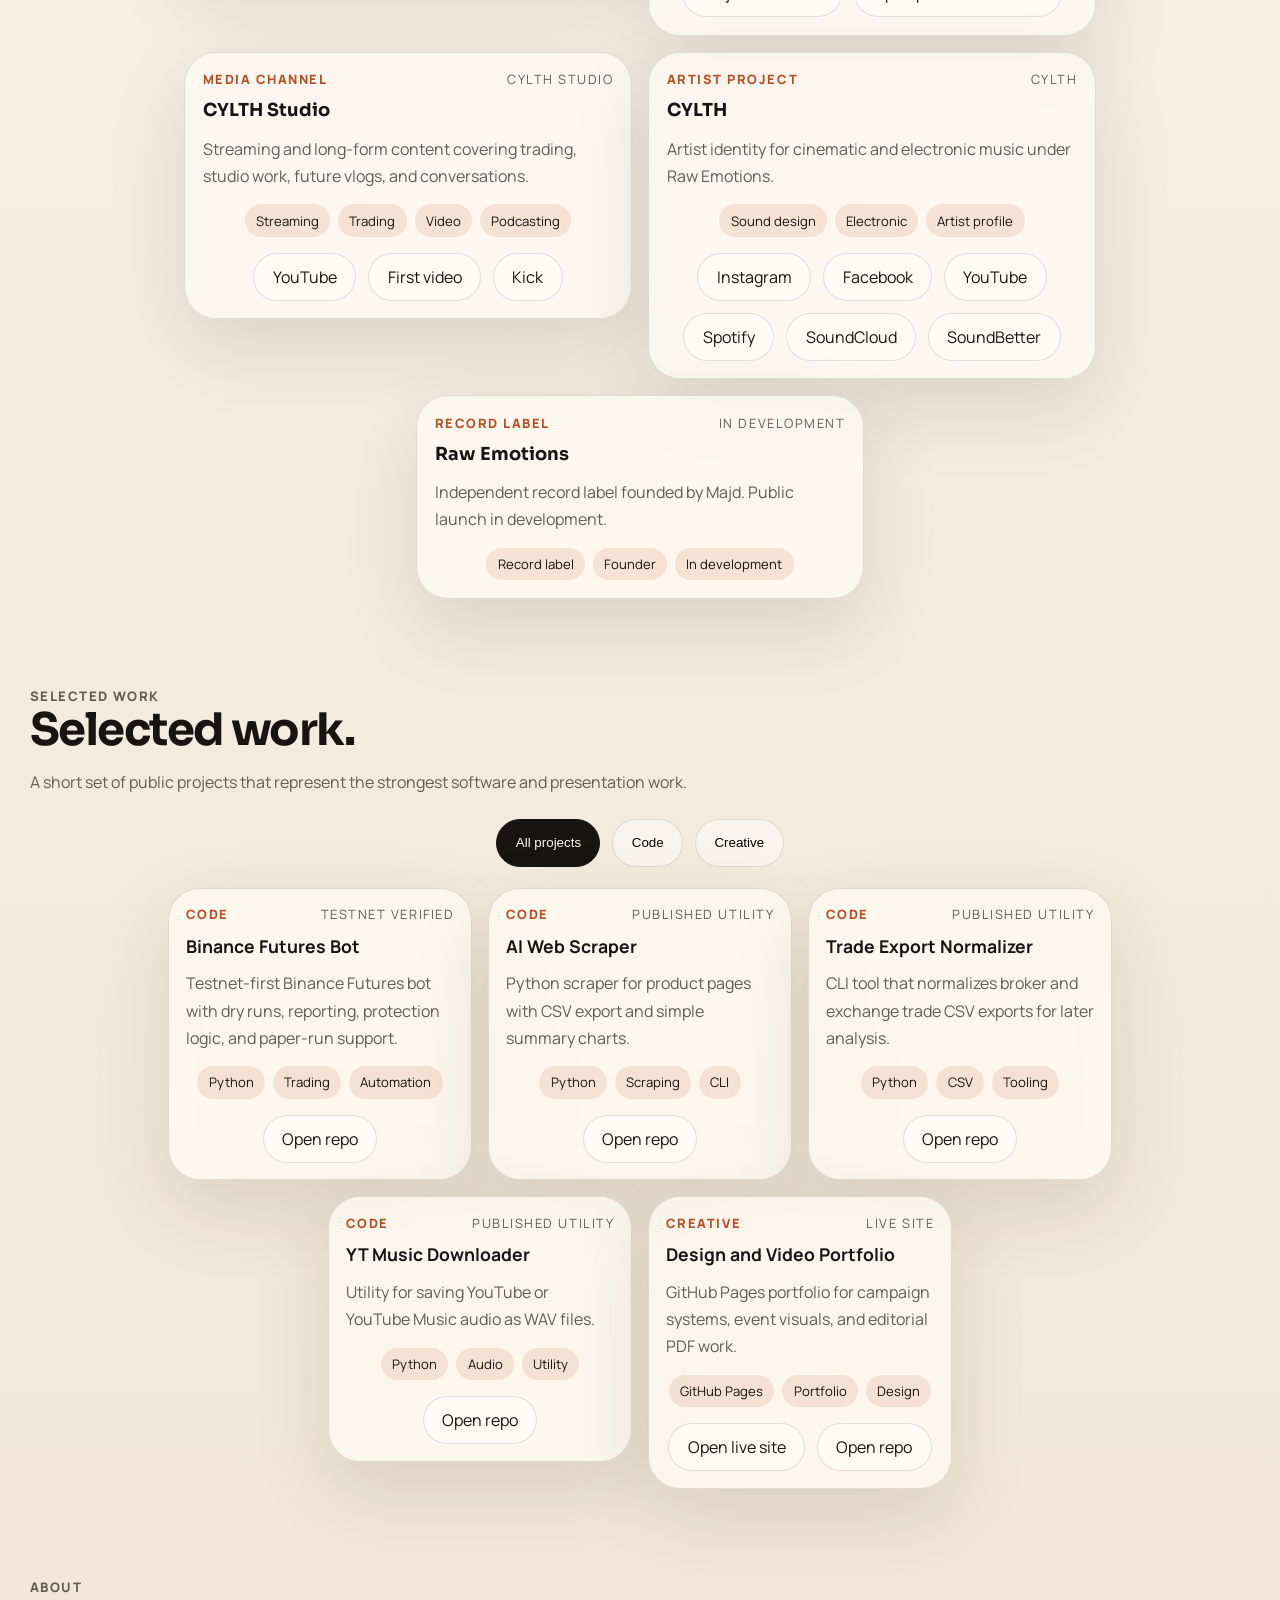
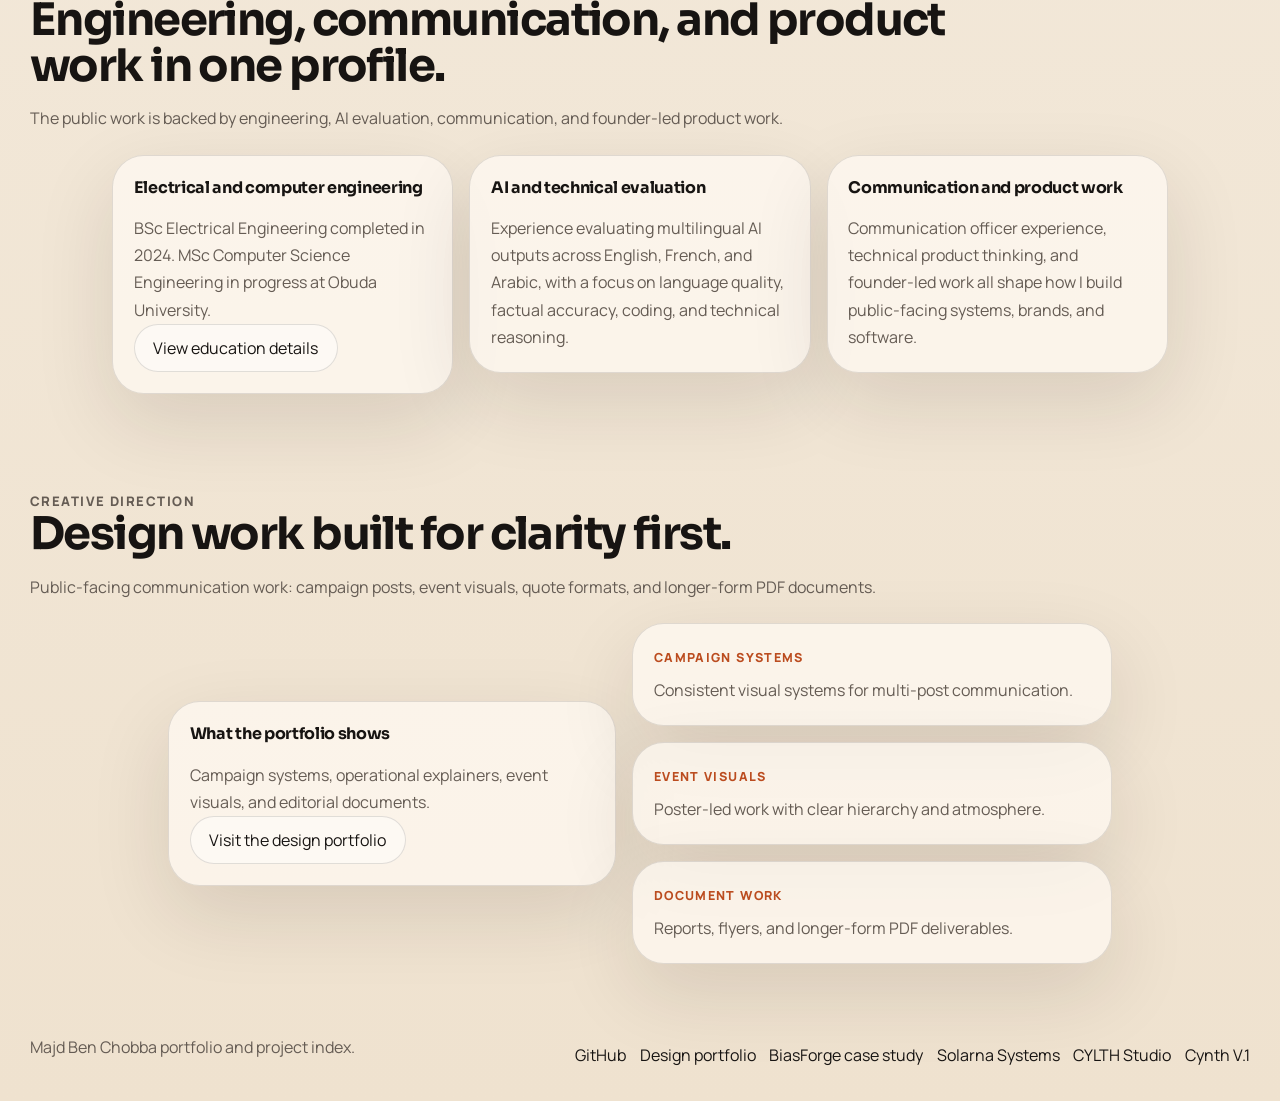
==== commit 4168a433: "Prioritize engineering and live projects" ====
--- a/index.html
+++ b/index.html
@@ -107,29 +107,110 @@
         <div class="section-heading">
           <p class="eyebrow">Current work</p>
           <h2>Active projects.</h2>
-          <p>
-            Engineering, product, music, media, and thesis work in active development.
-          </p>
+          <p>Products, engineering, research, and creative work.</p>
         </div>
 
         <div class="venture-grid">
           <article class="venture-card">
             <div class="venture-meta">
-              <span class="venture-type">Record label</span>
+              <span class="venture-type">Product platform</span>
+              <span class="venture-status">Live product</span>
+            </div>
+            <h3>BiasForge</h3>
+            <p>
+              Public-beta trading platform with tools, benchmark boards, live news, entity research,
+              customer accounts, and a growing journal and model workspace.
+            </p>
+            <div class="venture-tags">
+              <span>Trading</span>
+              <span>Product</span>
+              <span>Public beta</span>
+              <span>Research</span>
+            </div>
+            <div class="venture-links">
+              <a class="project-link" href="biasforge.html">Read case study</a>
+              <a class="project-link" href="https://biasforge.com/" target="_blank" rel="noreferrer">Open live product</a>
+            </div>
+          </article>
+
+          <article class="venture-card">
+            <div class="venture-meta">
+              <span class="venture-type">Solar engineering</span>
               <span class="venture-status">Founder</span>
             </div>
-            <h3>Raw Emotions</h3>
-            <p>
-              Independent record label. The public site and label presentation are being built at
-              RawEmotions.live.
-            </p>
-            <div class="venture-tags">
-              <span>Label</span>
-              <span>Founder</span>
-              <span>In progress</span>
-            </div>
-            <div class="venture-links">
-              <a class="project-link" href="https://rawemotions.live/" target="_blank" rel="noreferrer">Open site</a>
+            <h3>Solarna Systems</h3>
+            <p>
+              Remote solar PV engineering, electrical CAD, automation, monitoring, and commissioning support.
+            </p>
+            <div class="venture-tags">
+              <span>Solar PV</span>
+              <span>Electrical CAD</span>
+              <span>Automation</span>
+              <span>SCADA</span>
+            </div>
+            <div class="venture-links">
+              <a class="project-link" href="solarna.html">Project overview</a>
+              <a class="project-link" href="https://solarnasystems.com/" target="_blank" rel="noreferrer">Open site</a>
+            </div>
+          </article>
+
+          <article class="venture-card">
+            <div class="venture-meta">
+              <span class="venture-type">Master's thesis</span>
+              <span class="venture-status">In progress</span>
+            </div>
+            <h3>Virtual Synth Thesis</h3>
+            <p>
+              Current master's thesis focused on a JUCE-based VST synth in C++, with processor,
+              editor, and oscillator work in progress.
+            </p>
+            <div class="venture-tags">
+              <span>JUCE</span>
+              <span>C++</span>
+              <span>Audio plugin</span>
+            </div>
+          </article>
+
+          <article class="venture-card">
+            <div class="venture-meta">
+              <span class="venture-type">Bachelor's thesis</span>
+              <span class="venture-status">Completed</span>
+            </div>
+            <h3>Cynth V.1</h3>
+            <p>
+              Six-module analog synthesizer built as a bachelor's thesis project, covering
+              controller, VCO, VCF, VCA, envelope generation, and power supply.
+            </p>
+            <div class="venture-tags">
+              <span>Analog synth</span>
+              <span>Hardware</span>
+              <span>Thesis</span>
+            </div>
+            <div class="venture-links">
+              <a class="project-link" href="cynth-v1.html">Project overview</a>
+              <a class="project-link" href="assets/cynth-v1/cynth-v1-thesis-presentation.pdf" target="_blank" rel="noreferrer">Open presentation PDF</a>
+            </div>
+          </article>
+
+          <article class="venture-card">
+            <div class="venture-meta">
+              <span class="venture-type">Media channel</span>
+              <span class="venture-status">CYLTH Studio</span>
+            </div>
+            <h3>CYLTH Studio</h3>
+            <p>
+              Streaming and long-form content covering trading, studio work, future vlogs, and conversations.
+            </p>
+            <div class="venture-tags">
+              <span>Streaming</span>
+              <span>Trading</span>
+              <span>Video</span>
+              <span>Podcasting</span>
+            </div>
+            <div class="venture-links">
+              <a class="project-link" href="https://www.youtube.com/@Cylthstudio" target="_blank" rel="noreferrer">YouTube</a>
+              <a class="project-link" href="https://www.youtube.com/watch?v=Th-pbDKBWh4" target="_blank" rel="noreferrer">First video</a>
+              <a class="project-link" href="https://kick.com/cylth" target="_blank" rel="noreferrer">Kick</a>
             </div>
           </article>
 
@@ -159,104 +240,15 @@
 
           <article class="venture-card">
             <div class="venture-meta">
-              <span class="venture-type">Media channel</span>
-              <span class="venture-status">CYLTH Studio</span>
-            </div>
-            <h3>CYLTH Studio</h3>
-            <p>
-              Streaming and long-form content covering trading, studio work, future vlogs, and conversations.
-            </p>
-            <div class="venture-tags">
-              <span>Streaming</span>
-              <span>Trading</span>
-              <span>Video</span>
-              <span>Podcasting</span>
-            </div>
-            <div class="venture-links">
-              <a class="project-link" href="https://www.youtube.com/@Cylthstudio" target="_blank" rel="noreferrer">YouTube</a>
-              <a class="project-link" href="https://www.youtube.com/watch?v=Th-pbDKBWh4" target="_blank" rel="noreferrer">First video</a>
-              <a class="project-link" href="https://kick.com/cylth" target="_blank" rel="noreferrer">Kick</a>
-            </div>
-          </article>
-
-          <article class="venture-card">
-            <div class="venture-meta">
-              <span class="venture-type">Product platform</span>
-              <span class="venture-status">Live product</span>
-            </div>
-            <h3>BiasForge</h3>
-            <p>
-              Public-beta trading platform with tools, benchmark boards, live news, entity research,
-              customer accounts, and a growing journal and model workspace.
-            </p>
-            <div class="venture-tags">
-              <span>Trading</span>
-              <span>Product</span>
-              <span>Public beta</span>
-              <span>Research</span>
-            </div>
-            <div class="venture-links">
-              <a class="project-link" href="biasforge.html">Read case study</a>
-              <a class="project-link" href="https://biasforge.com/" target="_blank" rel="noreferrer">Open live product</a>
-            </div>
-          </article>
-
-          <article class="venture-card">
-            <div class="venture-meta">
-              <span class="venture-type">Solar engineering</span>
-              <span class="venture-status">Founder</span>
-            </div>
-            <h3>Solarna Systems</h3>
-            <p>
-              Remote solar PV engineering, electrical CAD, automation, monitoring, and commissioning support.
-            </p>
-            <div class="venture-tags">
-              <span>Solar PV</span>
-              <span>Electrical CAD</span>
-              <span>Automation</span>
-              <span>SCADA</span>
-            </div>
-            <div class="venture-links">
-              <a class="project-link" href="solarna.html">Project overview</a>
-              <a class="project-link" href="https://solarnasystems.com/" target="_blank" rel="noreferrer">Open site</a>
-            </div>
-          </article>
-
-          <article class="venture-card">
-            <div class="venture-meta">
-              <span class="venture-type">Bachelor's thesis</span>
-              <span class="venture-status">Completed</span>
-            </div>
-            <h3>Cynth V.1</h3>
-            <p>
-              Six-module analog synthesizer built as a bachelor's thesis project, covering
-              controller, VCO, VCF, VCA, envelope generation, and power supply.
-            </p>
-            <div class="venture-tags">
-              <span>Analog synth</span>
-              <span>Hardware</span>
-              <span>Thesis</span>
-            </div>
-            <div class="venture-links">
-              <a class="project-link" href="cynth-v1.html">Project overview</a>
-              <a class="project-link" href="assets/cynth-v1/cynth-v1-thesis-presentation.pdf" target="_blank" rel="noreferrer">Open presentation PDF</a>
-            </div>
-          </article>
-
-          <article class="venture-card">
-            <div class="venture-meta">
-              <span class="venture-type">Master's thesis</span>
-              <span class="venture-status">VST</span>
-            </div>
-            <h3>Virtual Synth Thesis</h3>
-            <p>
-              Current master's thesis focused on a JUCE-based VST synth in C++, with processor,
-              editor, and oscillator work in progress.
-            </p>
-            <div class="venture-tags">
-              <span>JUCE</span>
-              <span>C++</span>
-              <span>Audio plugin</span>
+              <span class="venture-type">Record label</span>
+              <span class="venture-status">In development</span>
+            </div>
+            <h3>Raw Emotions</h3>
+            <p>Independent record label founded by Majd. Public launch in development.</p>
+            <div class="venture-tags">
+              <span>Record label</span>
+              <span>Founder</span>
+              <span>In development</span>
             </div>
           </article>
         </div>
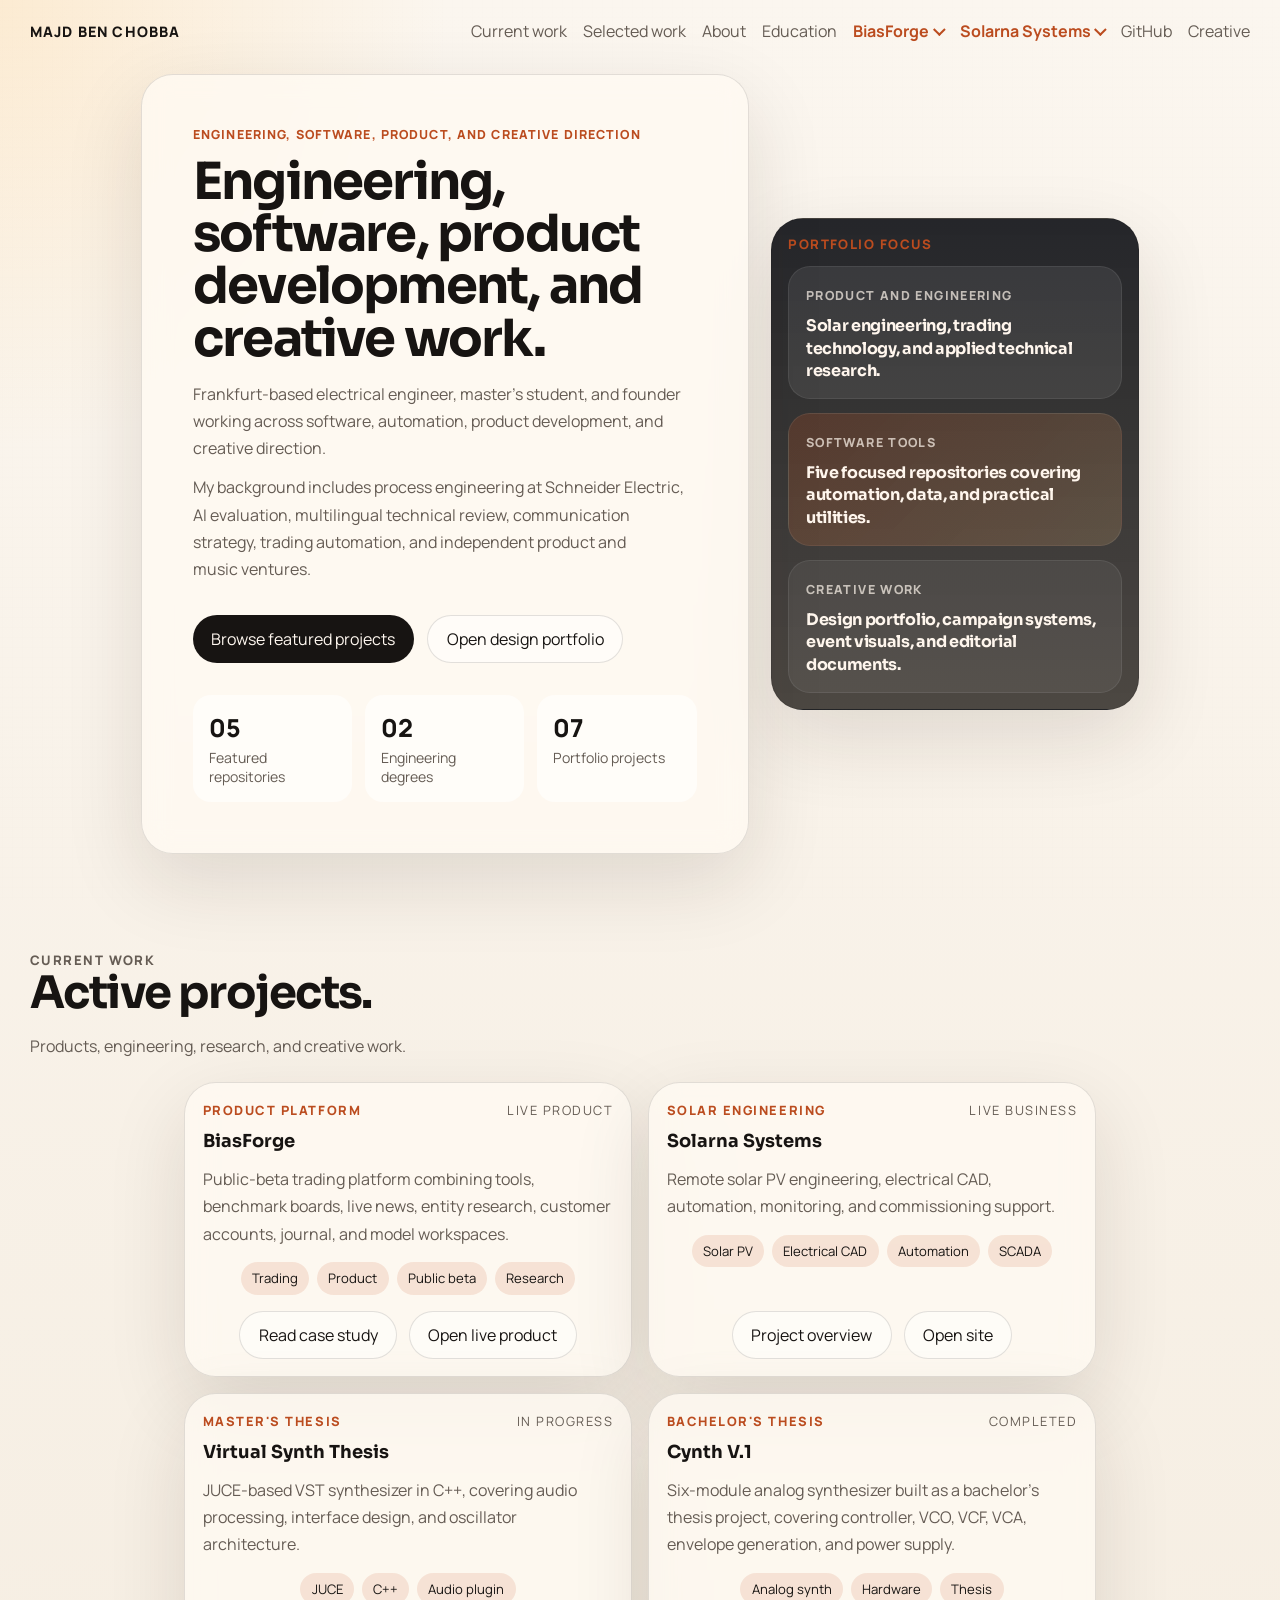
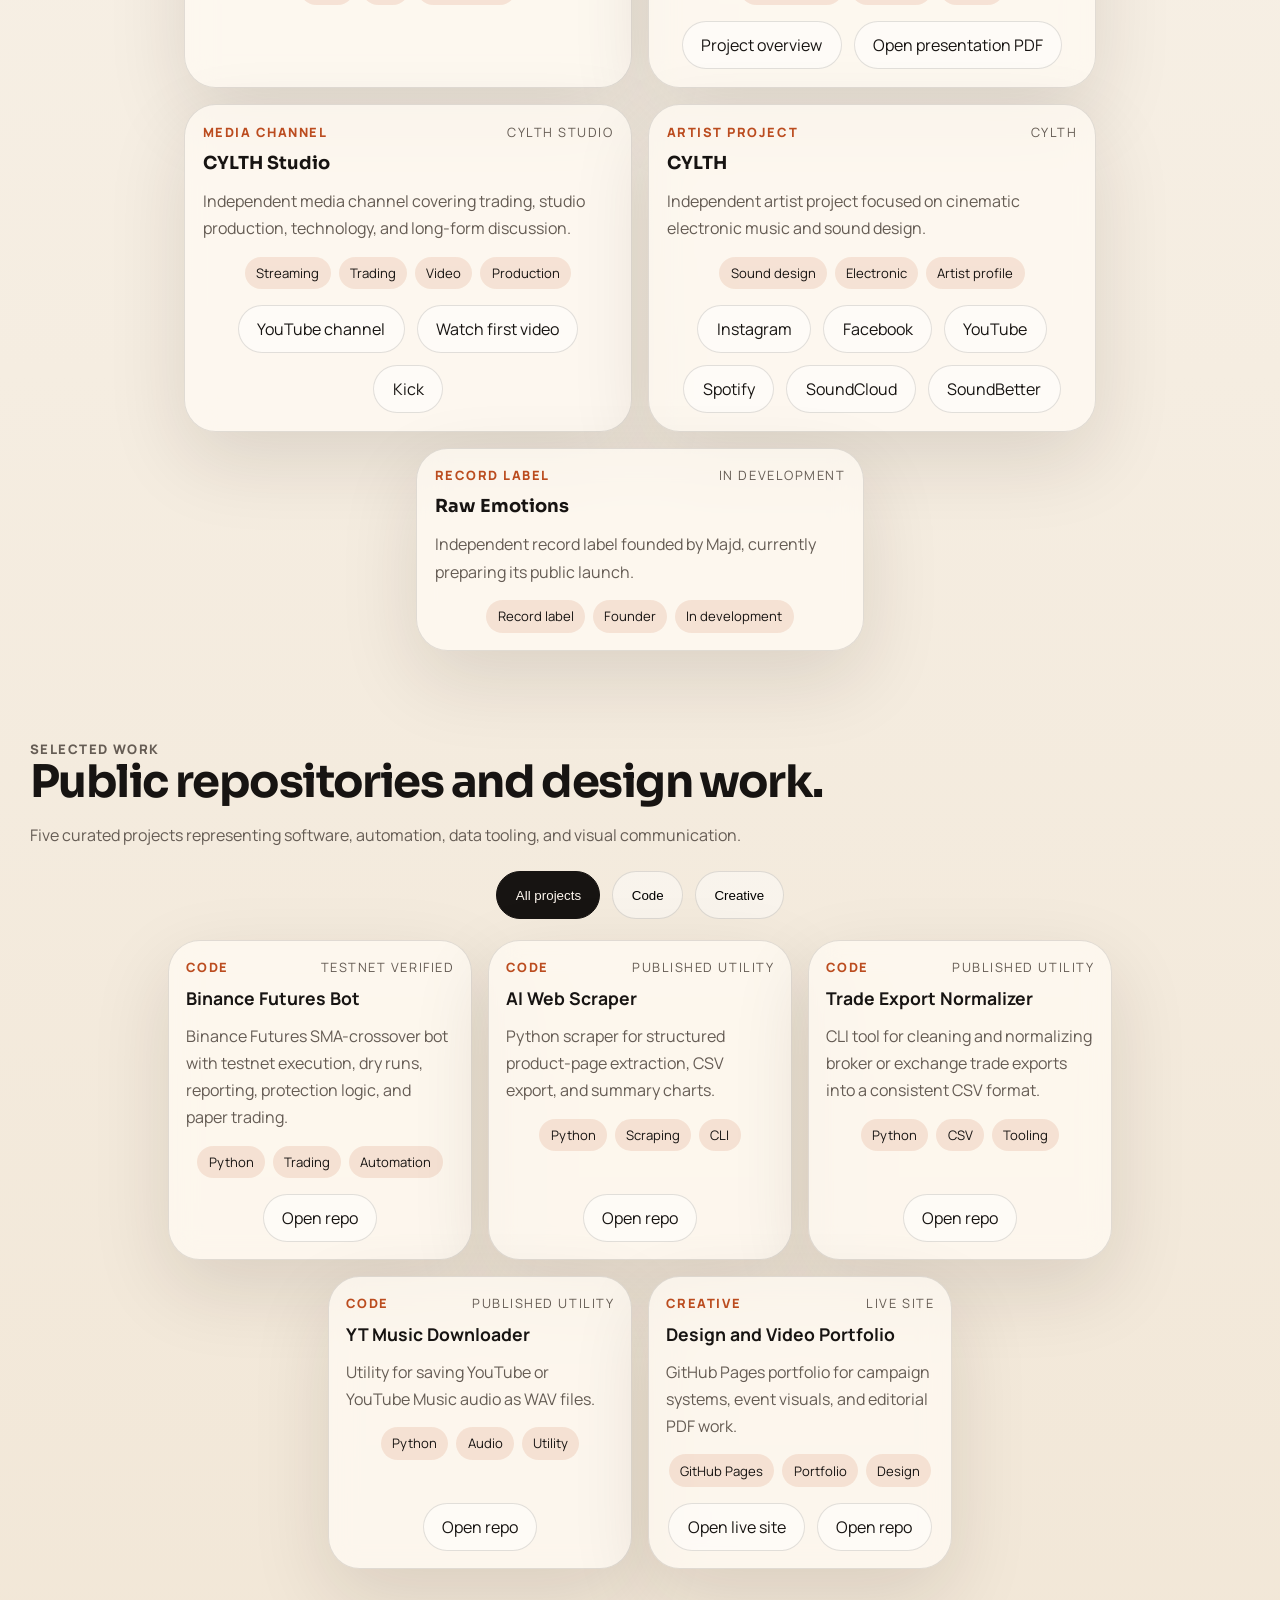
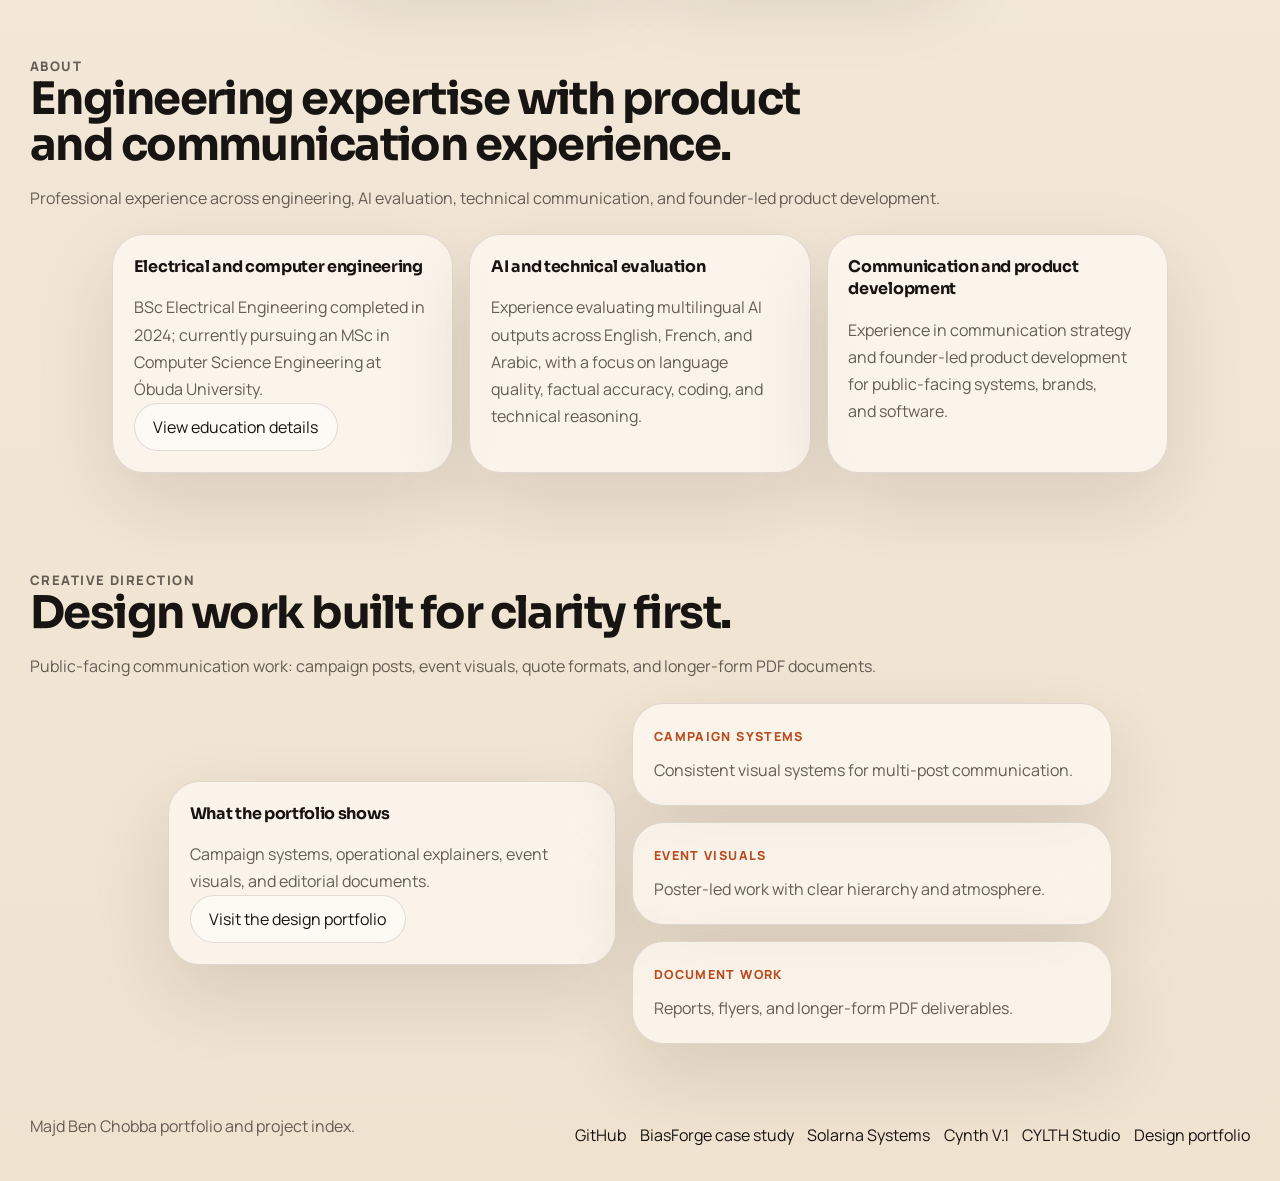
==== commit 3887046c: "Polish portfolio copy and alignment" ====
--- a/index.html
+++ b/index.html
@@ -14,7 +14,7 @@
       href="https://fonts.googleapis.com/css2?family=Manrope:wght@400;500;700;800&family=Sora:wght@400;600;700;800&display=swap"
       rel="stylesheet"
     >
-    <link rel="stylesheet" href="styles.css?v=20260716c">
+    <link rel="stylesheet" href="styles.css?v=20260716d">
   </head>
   <body>
     <div class="grain"></div>
@@ -28,19 +28,19 @@
           <a href="#about">About</a>
           <a href="education.html">Education</a>
           <details class="project-nav-menu">
+            <summary class="project-nav-trigger">BiasForge</summary>
+            <div class="project-nav-pop">
+              <a class="project-nav-option" href="biasforge.html">Project overview</a>
+              <a class="project-nav-option" href="https://biasforge.com/" target="_blank" rel="noreferrer">Open BiasForge.com</a>
+            </div>
+          </details>
+          <details class="project-nav-menu">
             <summary class="project-nav-trigger">Solarna Systems</summary>
             <div class="project-nav-pop">
               <a class="project-nav-option" href="solarna.html">Project overview</a>
               <a class="project-nav-option" href="https://solarnasystems.com/" target="_blank" rel="noreferrer">Open SolarnaSystems.com</a>
             </div>
           </details>
-          <details class="project-nav-menu">
-            <summary class="project-nav-trigger">BiasForge</summary>
-            <div class="project-nav-pop">
-              <a class="project-nav-option" href="biasforge.html">Project overview</a>
-              <a class="project-nav-option" href="https://biasforge.com/" target="_blank" rel="noreferrer">Open BiasForge.com</a>
-            </div>
-          </details>
           <a href="https://github.com/majdbenchobba" target="_blank" rel="noreferrer">GitHub</a>
           <a href="#creative-direction">Creative</a>
         </div>
@@ -48,17 +48,17 @@
 
       <div class="hero-layout" id="top">
         <section class="hero-copy">
-          <p class="eyebrow">Engineering, creative direction, and practical code</p>
-          <h1>A homepage for the projects worth opening first.</h1>
+          <p class="eyebrow">Engineering, software, product, and creative direction</p>
+          <h1>Engineering, software, product development, and creative work.</h1>
           <p class="hero-text">
-            Frankfurt-based electrical engineer, master's student, founder, and builder working
-            across software, automation, creative direction, and product development.
+            Frankfurt-based electrical engineer, master's student, and founder working across
+            software, automation, product development, and creative direction.
           </p>
 
           <p class="hero-text hero-text-secondary">
-            My background spans process engineering at Schneider Electric, AI evaluation and
+            My background includes process engineering at Schneider Electric, AI evaluation,
             multilingual technical review, communication strategy, trading automation, and
-            independent music and product ventures.
+            independent product and music ventures.
           </p>
 
           <div class="hero-actions">
@@ -69,29 +69,29 @@
           <div class="hero-stats">
             <article>
               <span class="stat-number">05</span>
-              <span class="stat-label">Public repositories</span>
+              <span class="stat-label">Featured repositories</span>
             </article>
             <article>
               <span class="stat-number">02</span>
-              <span class="stat-label">Degrees in progress / completed</span>
+              <span class="stat-label">Engineering degrees</span>
             </article>
             <article>
-              <span class="stat-number">04</span>
-              <span class="stat-label">Core work tracks</span>
+              <span class="stat-number">07</span>
+              <span class="stat-label">Portfolio projects</span>
             </article>
           </div>
         </section>
 
         <aside class="hero-panel">
-          <p class="eyebrow">What this homepage is for</p>
+          <p class="eyebrow">Portfolio focus</p>
           <div class="hero-panel-grid">
             <article class="hero-panel-card">
+              <span class="hero-panel-label">Product and engineering</span>
+              <h3>Solar engineering, trading technology, and applied technical research.</h3>
+            </article>
+            <article class="hero-panel-card hero-panel-card-accent">
               <span class="hero-panel-label">Software tools</span>
-              <h3>Focused public repos with a practical scope instead of inflated claims.</h3>
-            </article>
-            <article class="hero-panel-card hero-panel-card-accent">
-              <span class="hero-panel-label">Curated first</span>
-              <h3>This front page stays selective so the stronger work is easy to find.</h3>
+              <h3>Five focused repositories covering automation, data, and practical utilities.</h3>
             </article>
             <article class="hero-panel-card hero-panel-card-dark">
               <span class="hero-panel-label">Creative work</span>
@@ -118,8 +118,8 @@
             </div>
             <h3>BiasForge</h3>
             <p>
-              Public-beta trading platform with tools, benchmark boards, live news, entity research,
-              customer accounts, and a growing journal and model workspace.
+              Public-beta trading platform combining tools, benchmark boards, live news, entity
+              research, customer accounts, journal, and model workspaces.
             </p>
             <div class="venture-tags">
               <span>Trading</span>
@@ -136,7 +136,7 @@
           <article class="venture-card">
             <div class="venture-meta">
               <span class="venture-type">Solar engineering</span>
-              <span class="venture-status">Founder</span>
+              <span class="venture-status">Live business</span>
             </div>
             <h3>Solarna Systems</h3>
             <p>
@@ -161,8 +161,8 @@
             </div>
             <h3>Virtual Synth Thesis</h3>
             <p>
-              Current master's thesis focused on a JUCE-based VST synth in C++, with processor,
-              editor, and oscillator work in progress.
+              JUCE-based VST synthesizer in C++, covering audio processing, interface design, and
+              oscillator architecture.
             </p>
             <div class="venture-tags">
               <span>JUCE</span>
@@ -199,17 +199,18 @@
             </div>
             <h3>CYLTH Studio</h3>
             <p>
-              Streaming and long-form content covering trading, studio work, future vlogs, and conversations.
+              Independent media channel covering trading, studio production, technology, and
+              long-form discussion.
             </p>
             <div class="venture-tags">
               <span>Streaming</span>
               <span>Trading</span>
               <span>Video</span>
-              <span>Podcasting</span>
-            </div>
-            <div class="venture-links">
-              <a class="project-link" href="https://www.youtube.com/@Cylthstudio" target="_blank" rel="noreferrer">YouTube</a>
-              <a class="project-link" href="https://www.youtube.com/watch?v=Th-pbDKBWh4" target="_blank" rel="noreferrer">First video</a>
+              <span>Production</span>
+            </div>
+            <div class="venture-links">
+              <a class="project-link" href="https://www.youtube.com/@Cylthing" target="_blank" rel="noreferrer">YouTube channel</a>
+              <a class="project-link" href="https://www.youtube.com/watch?v=Th-pbDKBWh4" target="_blank" rel="noreferrer">Watch first video</a>
               <a class="project-link" href="https://kick.com/cylth" target="_blank" rel="noreferrer">Kick</a>
             </div>
           </article>
@@ -221,7 +222,7 @@
             </div>
             <h3>CYLTH</h3>
             <p>
-              Artist identity for cinematic and electronic music under Raw Emotions.
+              Independent artist project focused on cinematic electronic music and sound design.
             </p>
             <div class="venture-tags">
               <span>Sound design</span>
@@ -244,7 +245,7 @@
               <span class="venture-status">In development</span>
             </div>
             <h3>Raw Emotions</h3>
-            <p>Independent record label founded by Majd. Public launch in development.</p>
+            <p>Independent record label founded by Majd, currently preparing its public launch.</p>
             <div class="venture-tags">
               <span>Record label</span>
               <span>Founder</span>
@@ -257,9 +258,9 @@
       <section class="section" id="selected-work">
         <div class="section-heading">
           <p class="eyebrow">Selected work</p>
-          <h2>Selected work.</h2>
+          <h2>Public repositories and design work.</h2>
           <p>
-            A short set of public projects that represent the strongest software and presentation work.
+            Five curated projects representing software, automation, data tooling, and visual communication.
           </p>
         </div>
 
@@ -270,10 +271,10 @@
       <section class="section" id="about">
         <div class="section-heading">
           <p class="eyebrow">About</p>
-          <h2>Engineering, communication, and product work in one profile.</h2>
+          <h2>Engineering expertise with product and communication experience.</h2>
           <p>
-            The public work is backed by engineering, AI evaluation, communication, and founder-led
-            product work.
+            Professional experience across engineering, AI evaluation, technical communication,
+            and founder-led product development.
           </p>
         </div>
 
@@ -281,8 +282,8 @@
           <article class="about-card">
             <h3>Electrical and computer engineering</h3>
             <p>
-              BSc Electrical Engineering completed in 2024. MSc Computer Science Engineering in
-              progress at Obuda University.
+              BSc Electrical Engineering completed in 2024; currently pursuing an MSc in Computer
+              Science Engineering at &Oacute;buda University.
             </p>
             <a class="text-link" href="education.html">View education details</a>
           </article>
@@ -294,10 +295,10 @@
             </p>
           </article>
           <article class="about-card">
-            <h3>Communication and product work</h3>
-            <p>
-              Communication officer experience, technical product thinking, and founder-led work all
-              shape how I build public-facing systems, brands, and software.
+            <h3>Communication and product development</h3>
+            <p>
+              Experience in communication strategy and founder-led product development for
+              public-facing systems, brands, and software.
             </p>
           </article>
         </div>
@@ -344,14 +345,14 @@
       <p>Majd Ben Chobba portfolio and project index.</p>
       <div class="footer-links">
         <a href="https://github.com/majdbenchobba" target="_blank" rel="noreferrer">GitHub</a>
-        <a href="https://majdbenchobba.github.io/design-and-video-portfolio/" target="_blank" rel="noreferrer">Design portfolio</a>
         <a href="biasforge.html">BiasForge case study</a>
         <a href="solarna.html">Solarna Systems</a>
-        <a href="https://www.youtube.com/@Cylthstudio" target="_blank" rel="noreferrer">CYLTH Studio</a>
         <a href="cynth-v1.html">Cynth V.1</a>
+        <a href="https://www.youtube.com/@Cylthing" target="_blank" rel="noreferrer">CYLTH Studio</a>
+        <a href="https://majdbenchobba.github.io/design-and-video-portfolio/" target="_blank" rel="noreferrer">Design portfolio</a>
       </div>
     </footer>
 
-    <script src="app.js?v=20260716c"></script>
+    <script src="app.js?v=20260716d"></script>
   </body>
 </html>
--- a/styles.css
+++ b/styles.css
@@ -119,8 +119,12 @@
 }
 
 .project-nav-trigger::after {
-  content: "▾";
-  font-size: 0.74rem;
+  content: "";
+  width: 0.42rem;
+  height: 0.42rem;
+  border-right: 2px solid currentColor;
+  border-bottom: 2px solid currentColor;
+  transform: translateY(-0.12rem) rotate(45deg);
   transition: transform 180ms ease;
 }
 
@@ -129,7 +133,7 @@
 }
 
 .project-nav-menu[open] .project-nav-trigger::after {
-  transform: rotate(180deg);
+  transform: translateY(0.12rem) rotate(225deg);
 }
 
 .project-nav-trigger:hover {
@@ -218,6 +222,7 @@
   font-family: "Sora", sans-serif;
   line-height: 1.02;
   letter-spacing: -0.035em;
+  text-wrap: balance;
 }
 
 h1 {
@@ -237,6 +242,7 @@
   margin: 1rem 0 0;
   color: var(--muted);
   line-height: 1.7;
+  text-wrap: pretty;
 }
 
 .hero-text {
@@ -394,7 +400,7 @@
   display: grid;
   grid-template-columns: repeat(3, minmax(15.5rem, 18.5rem));
   gap: 1rem;
-  align-items: start;
+  align-items: stretch;
   justify-content: center;
   max-width: 59rem;
   margin: 0 auto;
@@ -503,7 +509,7 @@
   grid-template-columns: repeat(2, minmax(18rem, 28rem));
   gap: 1rem;
   justify-content: center;
-  align-items: start;
+  align-items: stretch;
   max-width: 58rem;
   margin: 0 auto;
 }
@@ -584,7 +590,8 @@
   display: flex;
   flex-wrap: wrap;
   gap: 0.75rem;
-  margin-top: 1rem;
+  margin-top: auto;
+  padding-top: 1rem;
   width: 100%;
   align-self: center;
   justify-content: center;
@@ -771,6 +778,7 @@
 .case-chip-row {
   display: flex;
   flex-wrap: wrap;
+  justify-content: center;
   gap: 0.5rem;
   margin-top: 0.95rem;
 }
@@ -909,10 +917,20 @@
 
 .about-grid {
   grid-template-columns: repeat(3, minmax(16rem, 1fr));
-  align-items: start;
+  align-items: stretch;
   justify-content: center;
   max-width: 66rem;
   margin: 0 auto;
+}
+
+.about-card {
+  display: flex;
+  flex-direction: column;
+}
+
+.about-card .text-link {
+  align-self: flex-start;
+  margin-top: auto;
 }
 
 .footer {
@@ -1050,3 +1068,17 @@
     padding: 1.2rem;
   }
 }
+
+@media (prefers-reduced-motion: reduce) {
+  html {
+    scroll-behavior: auto;
+  }
+
+  *,
+  *::before,
+  *::after {
+    transition-duration: 0.01ms !important;
+    animation-duration: 0.01ms !important;
+    animation-iteration-count: 1 !important;
+  }
+}
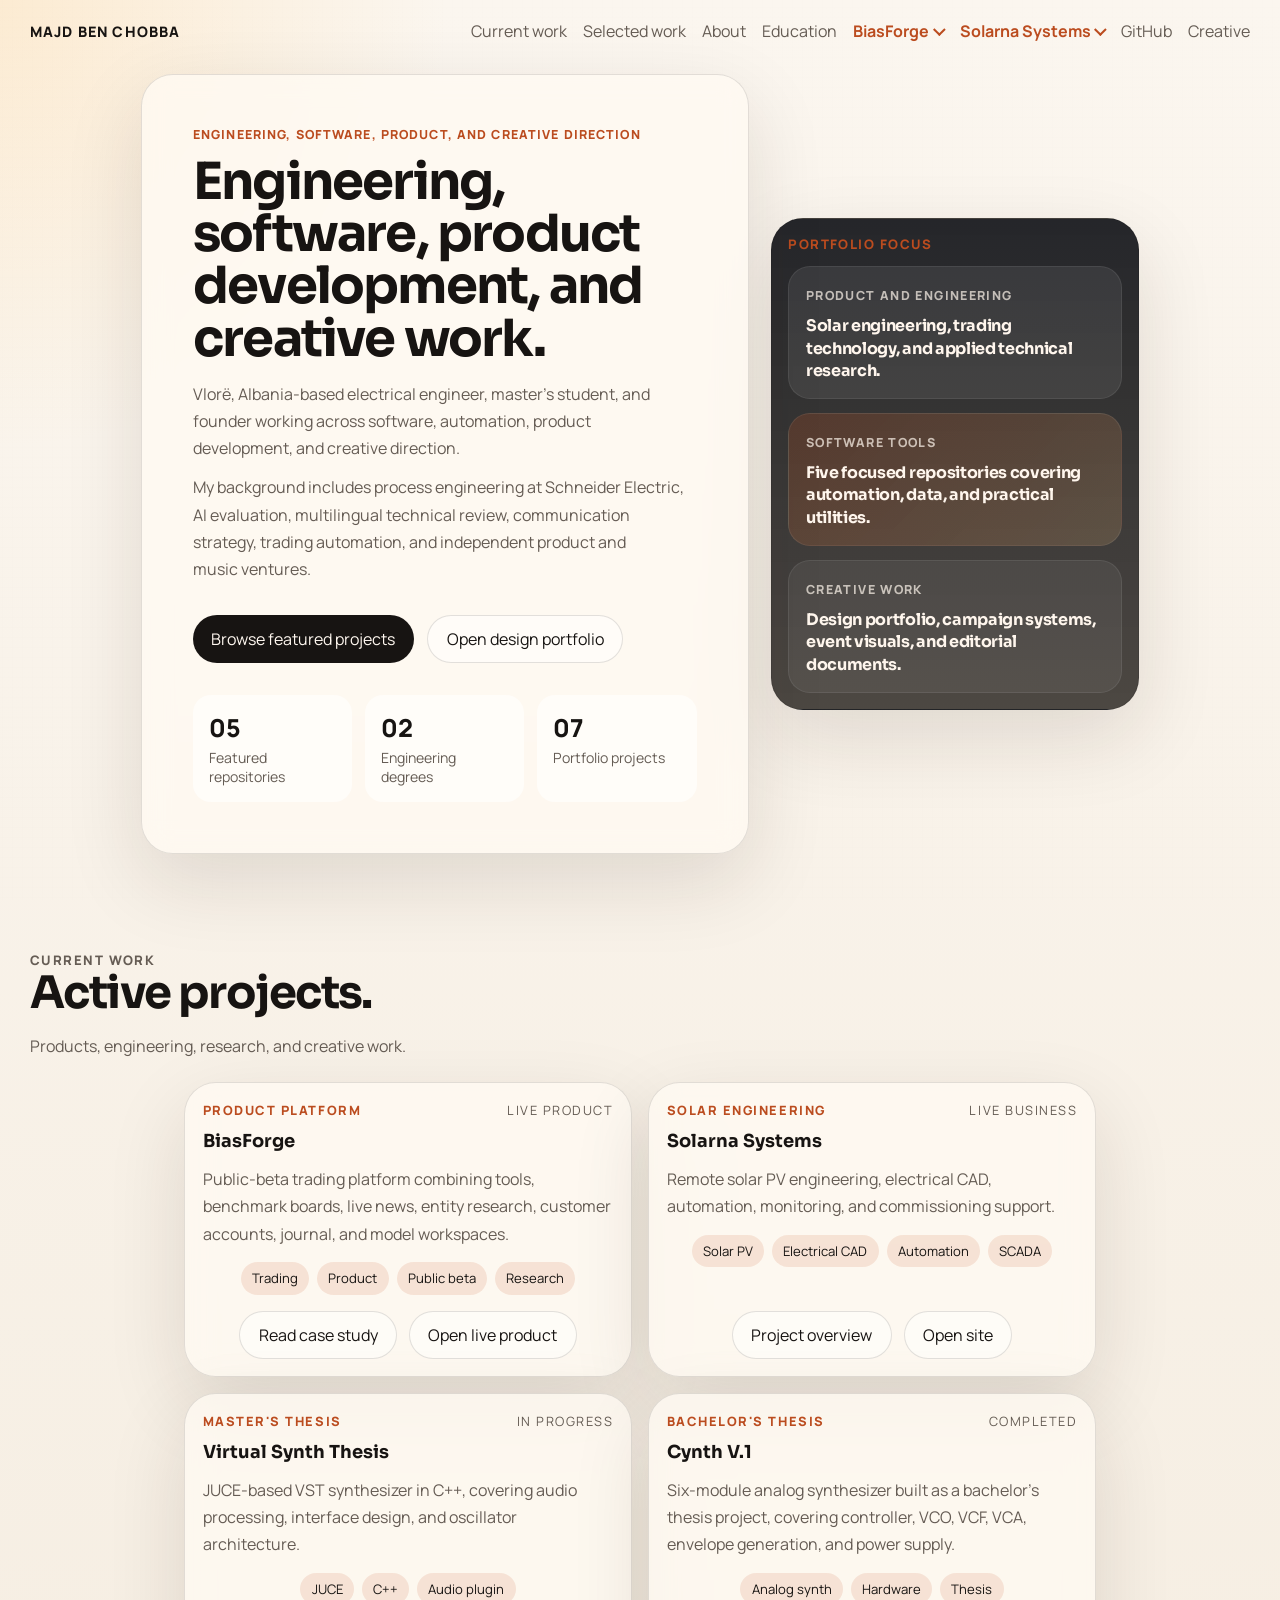
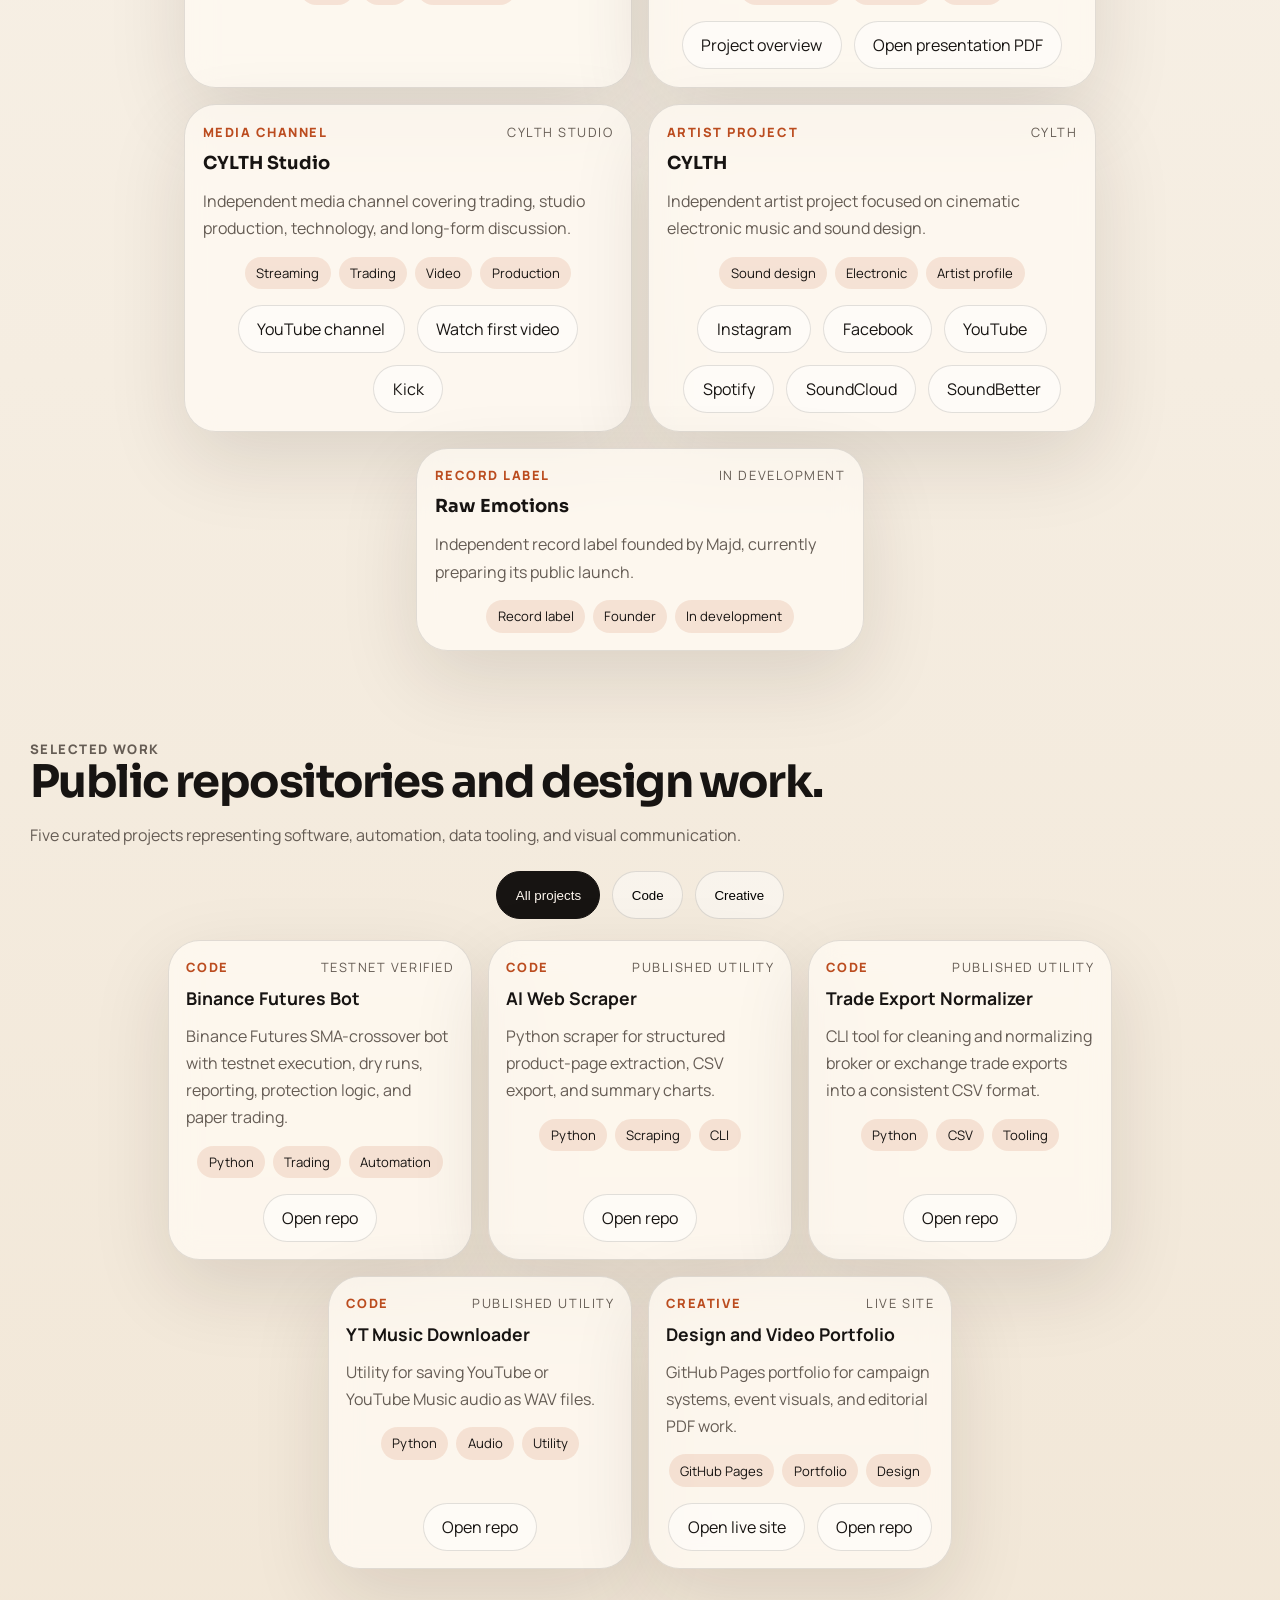
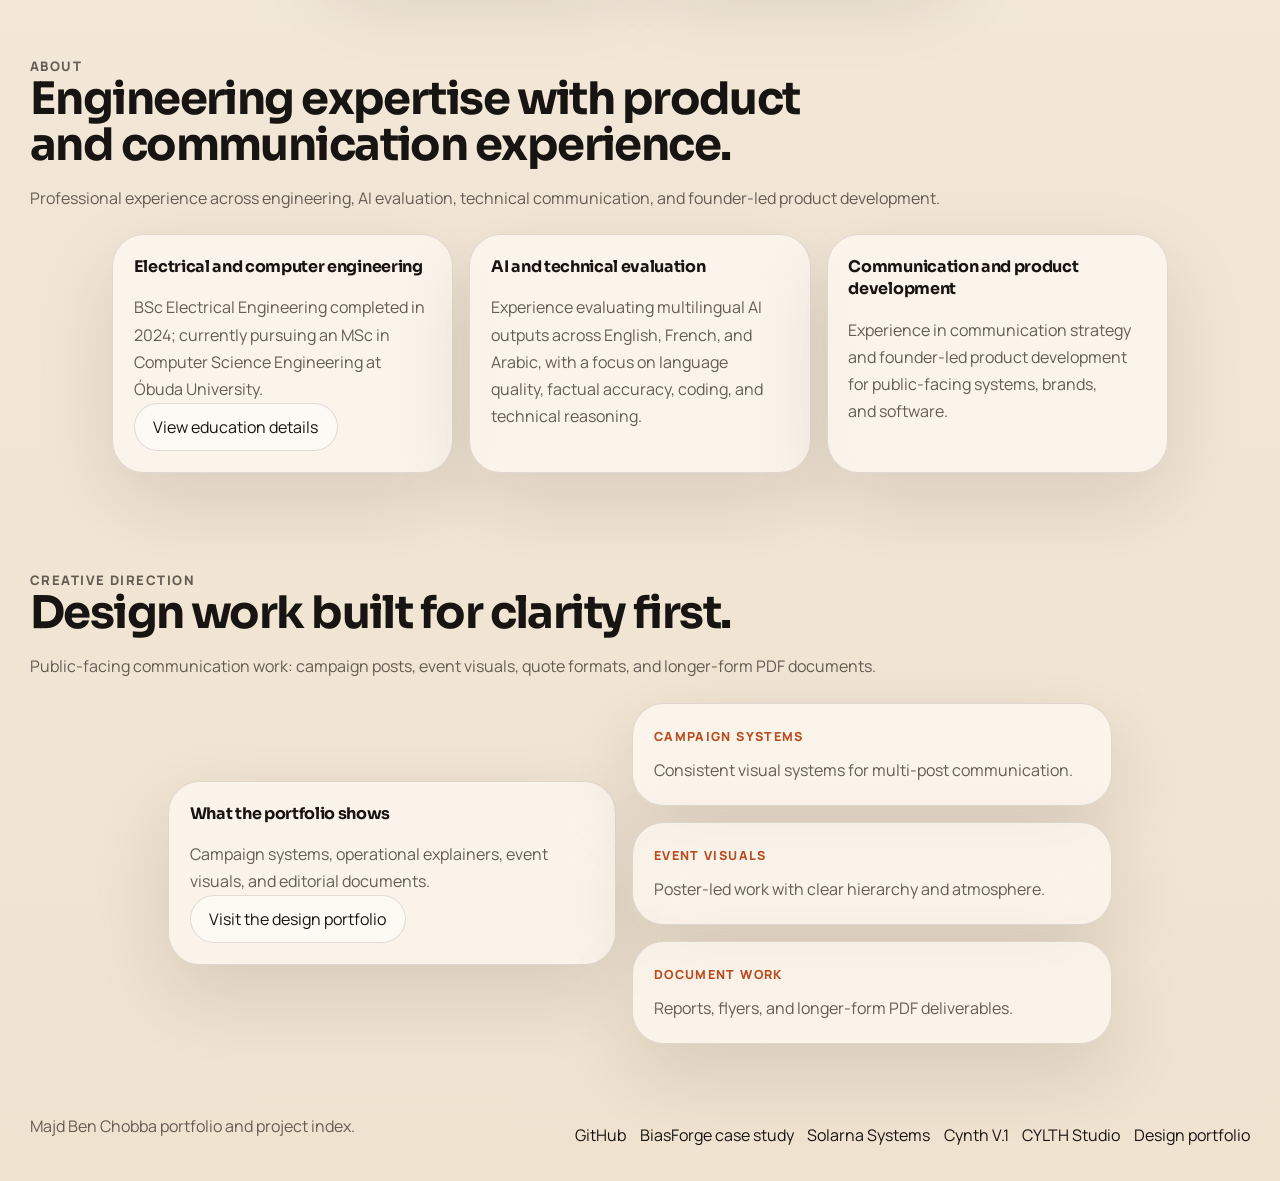
==== commit 852e9cfe: "Update portfolio location" ====
--- a/index.html
+++ b/index.html
@@ -51,7 +51,7 @@
           <p class="eyebrow">Engineering, software, product, and creative direction</p>
           <h1>Engineering, software, product development, and creative work.</h1>
           <p class="hero-text">
-            Frankfurt-based electrical engineer, master's student, and founder working across
+            Vlor&euml;, Albania-based electrical engineer, master's student, and founder working across
             software, automation, product development, and creative direction.
           </p>
 
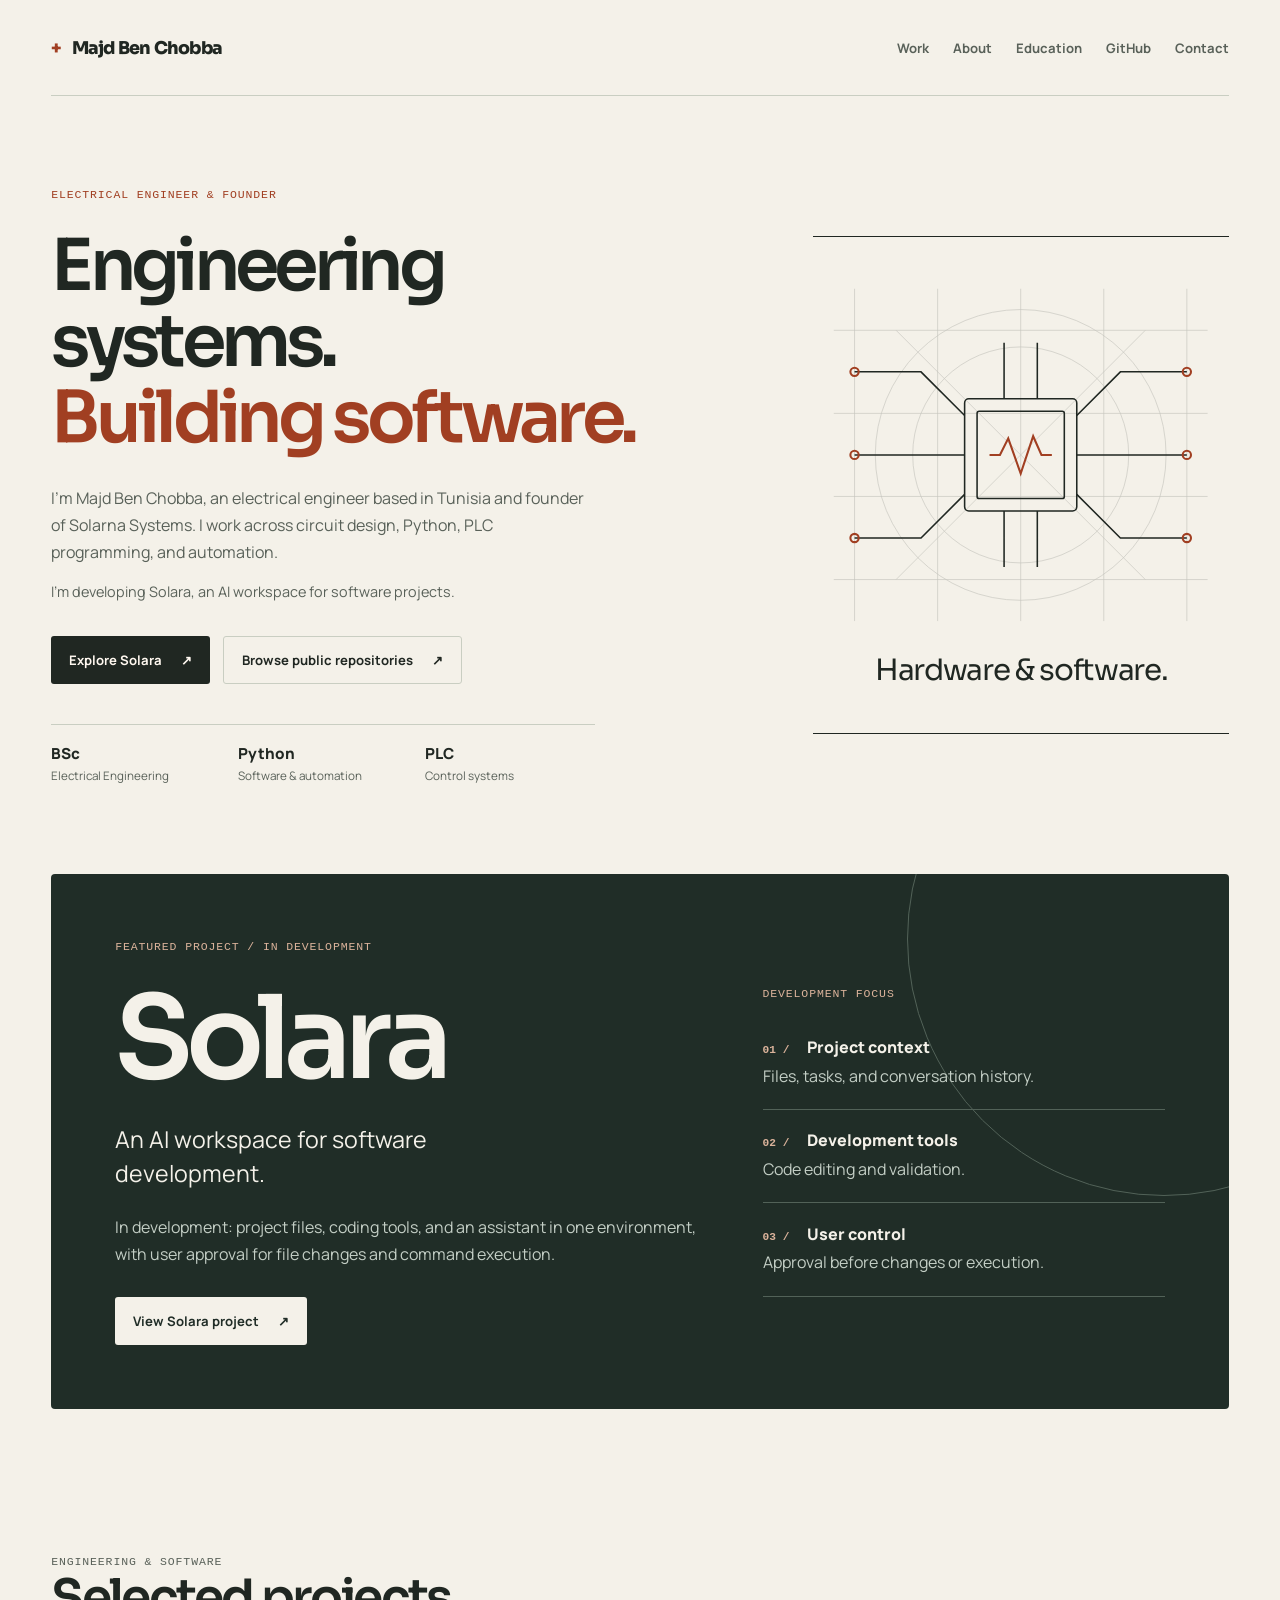
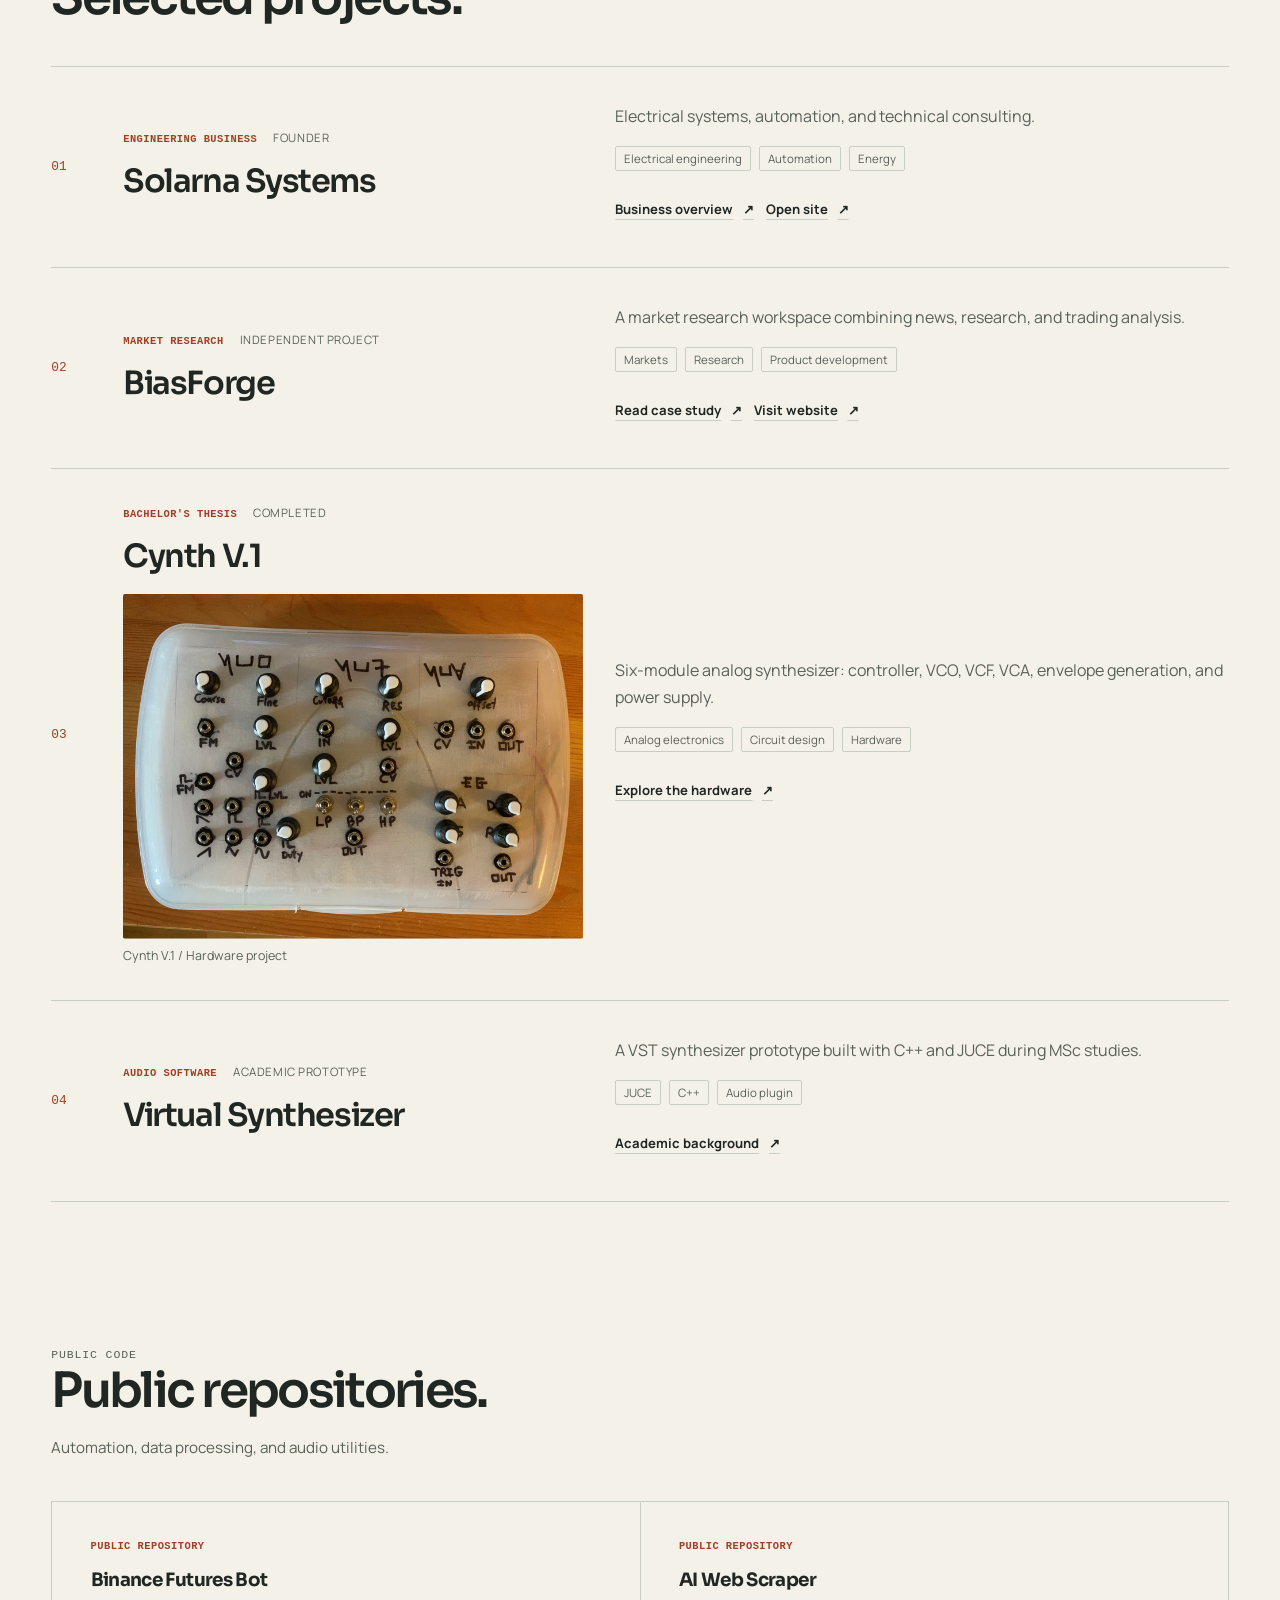
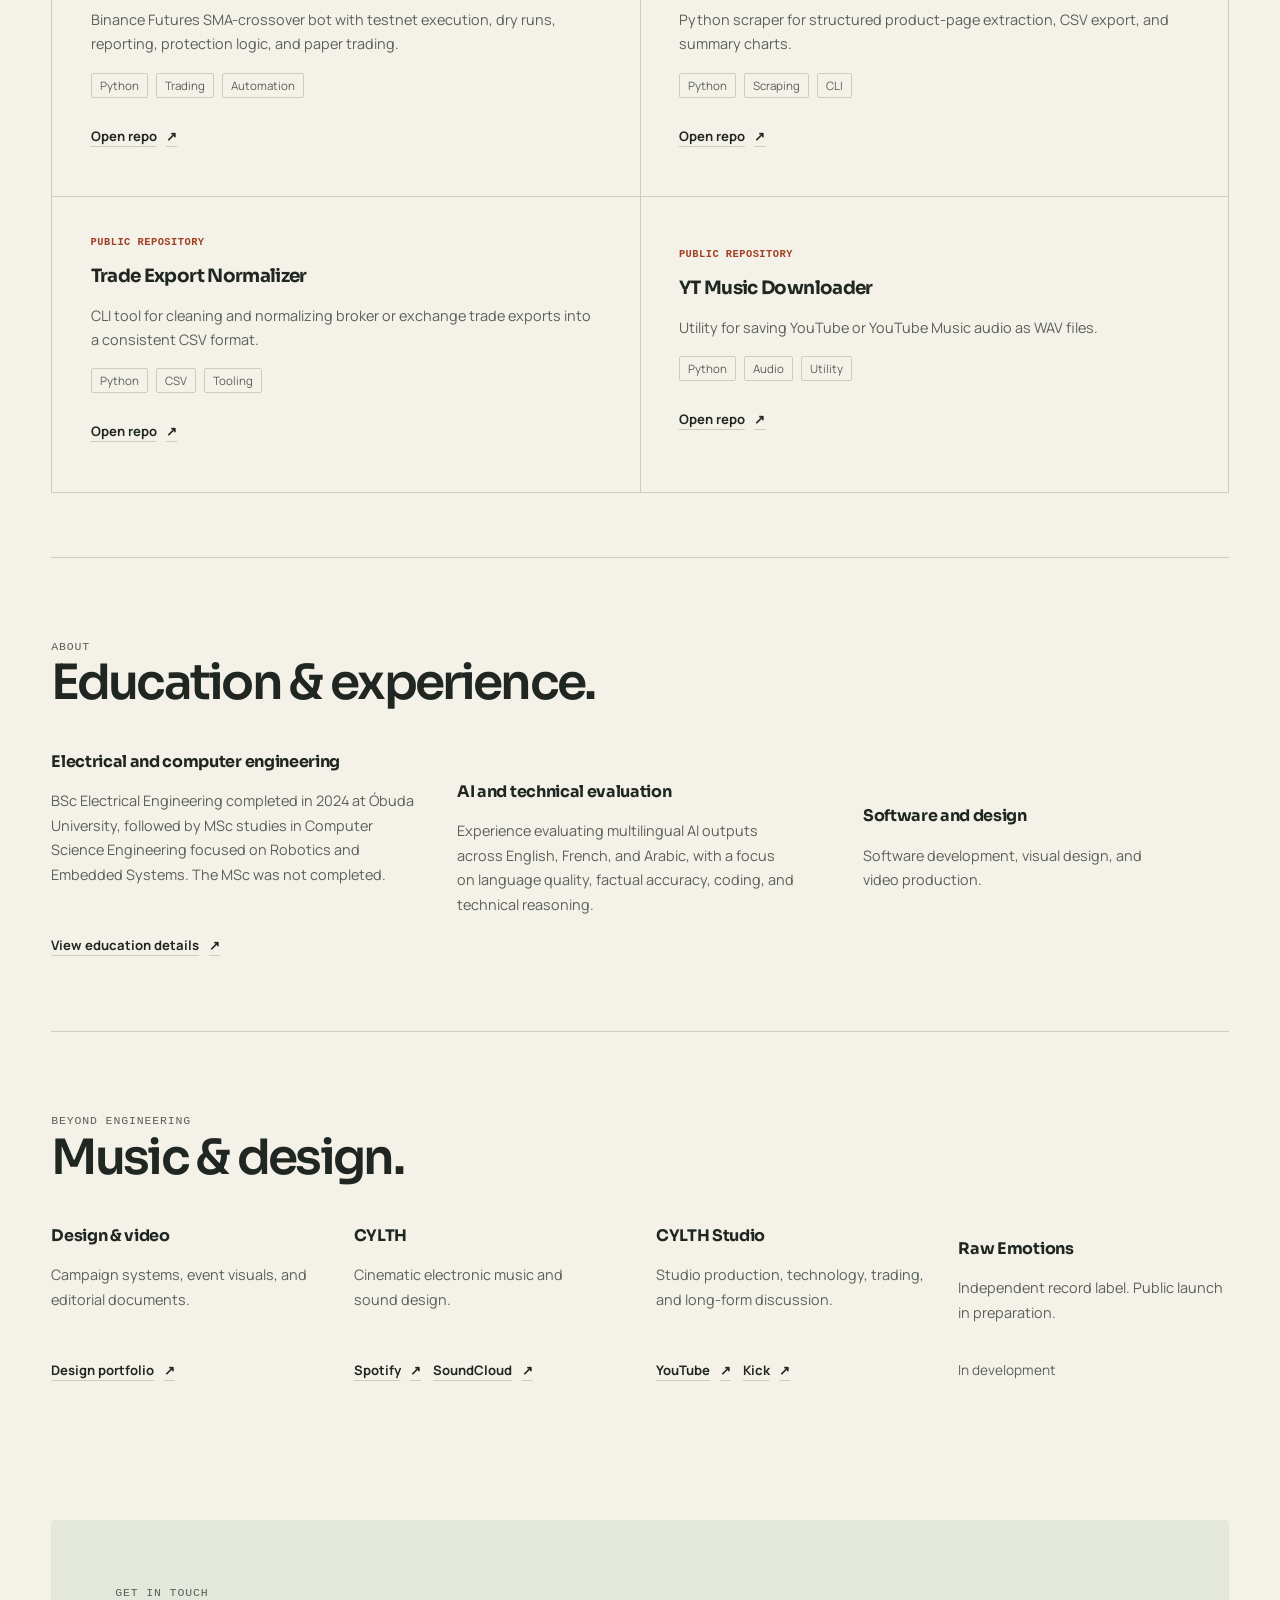
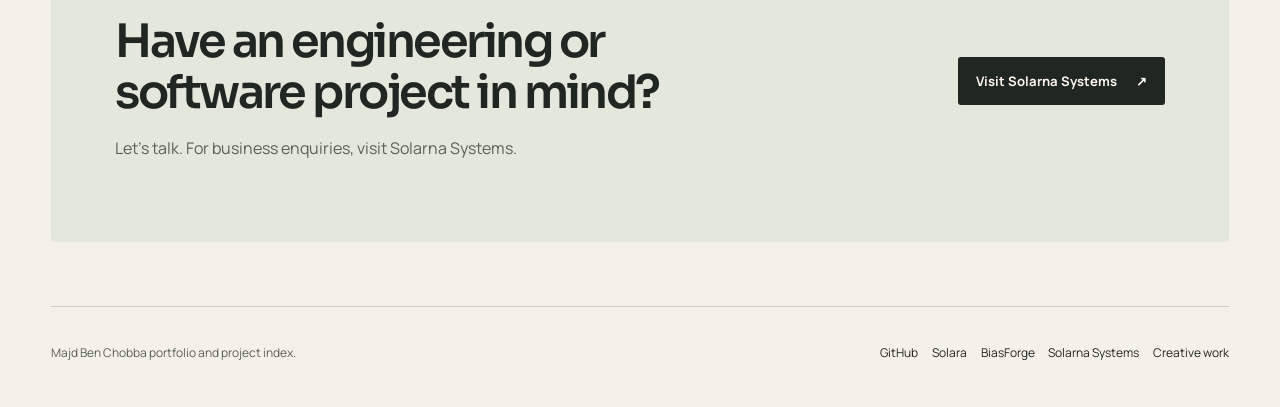
==== commit 2a976688: "Refresh portfolio and publish sanitized thesis presentation" ====
--- a/index.html
+++ b/index.html
@@ -4,252 +4,151 @@
     <meta charset="utf-8">
     <meta name="viewport" content="width=device-width, initial-scale=1">
     <title>Majd Ben Chobba</title>
-    <meta
-      name="description"
-      content="Majd Ben Chobba's portfolio across engineering, software, product development, and creative work."
-    >
+    <meta name="description" content="Majd Ben Chobba's portfolio across engineering, software, product development, and creative work.">
     <link rel="preconnect" href="https://fonts.googleapis.com">
     <link rel="preconnect" href="https://fonts.gstatic.com" crossorigin>
-    <link
-      href="https://fonts.googleapis.com/css2?family=Manrope:wght@400;500;700;800&family=Sora:wght@400;600;700;800&display=swap"
-      rel="stylesheet"
-    >
-    <link rel="stylesheet" href="styles.css?v=20260716d">
+    <link href="https://fonts.googleapis.com/css2?family=Manrope:wght@400;500;700;800&family=Sora:wght@400;600;700;800&display=swap" rel="stylesheet">
+    <link rel="stylesheet" href="styles.css?v=builder-1">
+    <link rel="stylesheet" href="homepage.css?v=editorial-1">
   </head>
-  <body>
-    <div class="grain"></div>
-
+  <body class="portfolio-home">
+    <a class="skip-link" href="#main-content">Skip to content</a>
     <header class="hero">
-      <nav class="topbar">
+      <nav class="topbar" aria-label="Main navigation">
         <a class="brand" href="#top">Majd Ben Chobba</a>
         <div class="topbar-links">
-          <a href="#current-work">Current work</a>
-          <a href="#selected-work">Selected work</a>
+          <a href="#current-work">Work</a>
           <a href="#about">About</a>
           <a href="education.html">Education</a>
-          <details class="project-nav-menu">
-            <summary class="project-nav-trigger">BiasForge</summary>
-            <div class="project-nav-pop">
-              <a class="project-nav-option" href="biasforge.html">Project overview</a>
-              <a class="project-nav-option" href="https://biasforge.com/" target="_blank" rel="noreferrer">Open BiasForge.com</a>
-            </div>
-          </details>
-          <details class="project-nav-menu">
-            <summary class="project-nav-trigger">Solarna Systems</summary>
-            <div class="project-nav-pop">
-              <a class="project-nav-option" href="solarna.html">Project overview</a>
-              <a class="project-nav-option" href="https://solarnasystems.com/" target="_blank" rel="noreferrer">Open SolarnaSystems.com</a>
-            </div>
-          </details>
           <a href="https://github.com/majdbenchobba" target="_blank" rel="noreferrer">GitHub</a>
-          <a href="#creative-direction">Creative</a>
+          <a href="#contact">Contact</a>
         </div>
       </nav>
-
       <div class="hero-layout" id="top">
         <section class="hero-copy">
-          <p class="eyebrow">Engineering, software, product, and creative direction</p>
-          <h1>Engineering, software, product development, and creative work.</h1>
+          <p class="eyebrow">Electrical engineer &amp; founder</p>
+          <h1>Engineering<br>systems.<br><span>Building software.</span></h1>
           <p class="hero-text">
-            Vlor&euml;, Albania-based electrical engineer, master's student, and founder working across
-            software, automation, product development, and creative direction.
+            I'm Majd Ben Chobba, an electrical engineer based in Tunisia and founder of
+            Solarna Systems. I work across circuit design, Python, PLC programming, and automation.
           </p>
-
           <p class="hero-text hero-text-secondary">
-            My background includes process engineering at Schneider Electric, AI evaluation,
-            multilingual technical review, communication strategy, trading automation, and
-            independent product and music ventures.
+            I'm developing Solara, an AI workspace for software projects.
           </p>
-
           <div class="hero-actions">
-            <a class="button button-dark" href="#selected-work">Browse featured projects</a>
-            <a class="button button-light" href="https://majdbenchobba.github.io/design-and-video-portfolio/" target="_blank" rel="noreferrer">Open design portfolio</a>
-          </div>
-
+            <a class="button button-dark" href="solara.html">Explore Solara</a>
+            <a class="button button-light" href="#selected-work">Browse public repositories</a>
+          </div>
           <div class="hero-stats">
-            <article>
-              <span class="stat-number">05</span>
-              <span class="stat-label">Featured repositories</span>
-            </article>
-            <article>
-              <span class="stat-number">02</span>
-              <span class="stat-label">Engineering degrees</span>
-            </article>
-            <article>
-              <span class="stat-number">07</span>
-              <span class="stat-label">Portfolio projects</span>
-            </article>
+            <article><span class="stat-number">BSc</span><span class="stat-label">Electrical Engineering</span></article>
+            <article><span class="stat-number">Python</span><span class="stat-label">Software &amp; automation</span></article>
+            <article><span class="stat-number">PLC</span><span class="stat-label">Control systems</span></article>
           </div>
         </section>
-
-        <aside class="hero-panel">
-          <p class="eyebrow">Portfolio focus</p>
-          <div class="hero-panel-grid">
-            <article class="hero-panel-card">
-              <span class="hero-panel-label">Product and engineering</span>
-              <h3>Solar engineering, trading technology, and applied technical research.</h3>
-            </article>
-            <article class="hero-panel-card hero-panel-card-accent">
-              <span class="hero-panel-label">Software tools</span>
-              <h3>Five focused repositories covering automation, data, and practical utilities.</h3>
-            </article>
-            <article class="hero-panel-card hero-panel-card-dark">
-              <span class="hero-panel-label">Creative work</span>
-              <h3>Design portfolio, campaign systems, event visuals, and editorial documents.</h3>
-            </article>
-          </div>
+        <aside class="engineering-plate" aria-label="Hardware and software">
+          <svg class="systems-drawing" viewBox="0 0 400 360" fill="none" aria-hidden="true" focusable="false">
+            <g class="drawing-grid" stroke="currentColor" stroke-width="0.6">
+              <path d="M40 20V340M120 20V340M200 20V340M280 20V340M360 20V340M20 60H380M20 140H380M20 220H380M20 300H380"/>
+              <circle cx="200" cy="180" r="140"/><circle cx="200" cy="180" r="104"/>
+              <path d="M80 60L320 300M80 300L320 60"/>
+            </g>
+            <g stroke="currentColor" stroke-width="1.5">
+              <rect x="146" y="126" width="108" height="108" rx="4"/>
+              <rect x="158" y="138" width="84" height="84" rx="2"/>
+              <path d="M40 100H104L146 142M40 180H146M40 260H104L146 218M254 142L296 100H360M254 180H360M254 218L296 260H360M184 126V72M216 126V72M184 234V288M216 234V288"/>
+            </g>
+            <g class="drawing-accent" stroke="currentColor" stroke-width="2">
+              <path d="M170 180H180L188 164L200 198L212 162L220 180H230"/>
+              <circle cx="40" cy="100" r="4"/><circle cx="40" cy="180" r="4"/><circle cx="40" cy="260" r="4"/>
+              <circle cx="360" cy="100" r="4"/><circle cx="360" cy="180" r="4"/><circle cx="360" cy="260" r="4"/>
+            </g>
+          </svg>
+          <p class="plate-caption">Hardware &amp; software.</p>
         </aside>
       </div>
     </header>
 
-    <main>
-      <section class="section" id="current-work">
-        <div class="section-heading">
-          <p class="eyebrow">Current work</p>
-          <h2>Active projects.</h2>
-          <p>Products, engineering, research, and creative work.</p>
-        </div>
-
+    <main id="main-content" tabindex="-1">
+      <section class="section" id="current-work" aria-labelledby="solara-heading">
+        <div class="featured-project">
+          <div class="featured-copy">
+            <p class="eyebrow">Featured project / In development</p>
+            <h2 id="solara-heading">Solara</h2>
+            <p class="featured-lead">An AI workspace for software development.</p>
+            <p>In development: project files, coding tools, and an assistant in one environment, with user approval for file changes and command execution.</p>
+            <a class="button button-dark" href="solara.html">View Solara project</a>
+          </div>
+          <aside class="featured-principles" aria-label="Solara development direction">
+            <p class="eyebrow">Development focus</p>
+            <dl>
+              <div><dt>Project context</dt><dd>Files, tasks, and conversation history.</dd></div>
+              <div><dt>Development tools</dt><dd>Code editing and validation.</dd></div>
+              <div><dt>User control</dt><dd>Approval before changes or execution.</dd></div>
+            </dl>
+          </aside>
+        </div>
+      </section>
+
+      <section class="section" id="engineering-work" aria-labelledby="engineering-heading">
+        <div class="section-heading">
+          <p class="eyebrow">Engineering &amp; software</p>
+          <h2 id="engineering-heading">Selected projects.</h2>
+        </div>
         <div class="venture-grid">
           <article class="venture-card">
-            <div class="venture-meta">
-              <span class="venture-type">Product platform</span>
-              <span class="venture-status">Live product</span>
-            </div>
-            <h3>BiasForge</h3>
-            <p>
-              Public-beta trading platform combining tools, benchmark boards, live news, entity
-              research, customer accounts, journal, and model workspaces.
-            </p>
-            <div class="venture-tags">
-              <span>Trading</span>
-              <span>Product</span>
-              <span>Public beta</span>
-              <span>Research</span>
-            </div>
-            <div class="venture-links">
-              <a class="project-link" href="biasforge.html">Read case study</a>
-              <a class="project-link" href="https://biasforge.com/" target="_blank" rel="noreferrer">Open live product</a>
-            </div>
-          </article>
-
-          <article class="venture-card">
-            <div class="venture-meta">
-              <span class="venture-type">Solar engineering</span>
-              <span class="venture-status">Live business</span>
-            </div>
-            <h3>Solarna Systems</h3>
-            <p>
-              Remote solar PV engineering, electrical CAD, automation, monitoring, and commissioning support.
-            </p>
-            <div class="venture-tags">
-              <span>Solar PV</span>
-              <span>Electrical CAD</span>
-              <span>Automation</span>
-              <span>SCADA</span>
-            </div>
-            <div class="venture-links">
-              <a class="project-link" href="solarna.html">Project overview</a>
-              <a class="project-link" href="https://solarnasystems.com/" target="_blank" rel="noreferrer">Open site</a>
-            </div>
-          </article>
-
-          <article class="venture-card">
-            <div class="venture-meta">
-              <span class="venture-type">Master's thesis</span>
-              <span class="venture-status">In progress</span>
-            </div>
-            <h3>Virtual Synth Thesis</h3>
-            <p>
-              JUCE-based VST synthesizer in C++, covering audio processing, interface design, and
-              oscillator architecture.
-            </p>
-            <div class="venture-tags">
-              <span>JUCE</span>
-              <span>C++</span>
-              <span>Audio plugin</span>
-            </div>
-          </article>
-
-          <article class="venture-card">
-            <div class="venture-meta">
-              <span class="venture-type">Bachelor's thesis</span>
-              <span class="venture-status">Completed</span>
-            </div>
-            <h3>Cynth V.1</h3>
-            <p>
-              Six-module analog synthesizer built as a bachelor's thesis project, covering
-              controller, VCO, VCF, VCA, envelope generation, and power supply.
-            </p>
-            <div class="venture-tags">
-              <span>Analog synth</span>
-              <span>Hardware</span>
-              <span>Thesis</span>
-            </div>
-            <div class="venture-links">
-              <a class="project-link" href="cynth-v1.html">Project overview</a>
-              <a class="project-link" href="assets/cynth-v1/cynth-v1-thesis-presentation.pdf" target="_blank" rel="noreferrer">Open presentation PDF</a>
-            </div>
-          </article>
-
-          <article class="venture-card">
-            <div class="venture-meta">
-              <span class="venture-type">Media channel</span>
-              <span class="venture-status">CYLTH Studio</span>
-            </div>
-            <h3>CYLTH Studio</h3>
-            <p>
-              Independent media channel covering trading, studio production, technology, and
-              long-form discussion.
-            </p>
-            <div class="venture-tags">
-              <span>Streaming</span>
-              <span>Trading</span>
-              <span>Video</span>
-              <span>Production</span>
-            </div>
-            <div class="venture-links">
-              <a class="project-link" href="https://www.youtube.com/@Cylthing" target="_blank" rel="noreferrer">YouTube channel</a>
-              <a class="project-link" href="https://www.youtube.com/watch?v=Th-pbDKBWh4" target="_blank" rel="noreferrer">Watch first video</a>
-              <a class="project-link" href="https://kick.com/cylth" target="_blank" rel="noreferrer">Kick</a>
-            </div>
-          </article>
-
-          <article class="venture-card">
-            <div class="venture-meta">
-              <span class="venture-type">Artist project</span>
-              <span class="venture-status">CYLTH</span>
-            </div>
-            <h3>CYLTH</h3>
-            <p>
-              Independent artist project focused on cinematic electronic music and sound design.
-            </p>
-            <div class="venture-tags">
-              <span>Sound design</span>
-              <span>Electronic</span>
-              <span>Artist profile</span>
-            </div>
-            <div class="venture-links">
-              <a class="project-link" href="https://www.instagram.com/cylth_rw/" target="_blank" rel="noreferrer">Instagram</a>
-              <a class="project-link" href="https://www.facebook.com/Cylth" target="_blank" rel="noreferrer">Facebook</a>
-              <a class="project-link" href="https://www.youtube.com/@Cylth" target="_blank" rel="noreferrer">YouTube</a>
-              <a class="project-link" href="https://open.spotify.com/artist/6RrxNnSzvZ9wxp4fJvxbhg" target="_blank" rel="noreferrer">Spotify</a>
-              <a class="project-link" href="https://soundcloud.com/cylth" target="_blank" rel="noreferrer">SoundCloud</a>
-              <a class="project-link" href="https://soundbetter.com/profiles/680846-majd" target="_blank" rel="noreferrer">SoundBetter</a>
-            </div>
-          </article>
-
-          <article class="venture-card">
-            <div class="venture-meta">
-              <span class="venture-type">Record label</span>
-              <span class="venture-status">In development</span>
-            </div>
-            <h3>Raw Emotions</h3>
-            <p>Independent record label founded by Majd, currently preparing its public launch.</p>
-            <div class="venture-tags">
-              <span>Record label</span>
-              <span>Founder</span>
-              <span>In development</span>
+            <div class="venture-heading">
+              <div class="venture-meta"><span class="venture-type">Engineering business</span><span class="venture-status">Founder</span></div>
+              <h3>Solarna Systems</h3>
+            </div>
+            <div class="venture-details">
+              <p>Electrical systems, automation, and technical consulting.</p>
+              <div class="venture-tags"><span>Electrical engineering</span><span>Automation</span><span>Energy</span></div>
+              <div class="venture-links">
+                <a class="project-link" href="solarna.html">Business overview</a>
+                <a class="project-link" href="https://solarnasystems.com/" target="_blank" rel="noreferrer">Open site</a>
+              </div>
+            </div>
+          </article>
+          <article class="venture-card">
+            <div class="venture-heading">
+              <div class="venture-meta"><span class="venture-type">Market research</span><span class="venture-status">Independent project</span></div>
+              <h3>BiasForge</h3>
+            </div>
+            <div class="venture-details">
+              <p>A market research workspace combining news, research, and trading analysis.</p>
+              <div class="venture-tags"><span>Markets</span><span>Research</span><span>Product development</span></div>
+              <div class="venture-links">
+                <a class="project-link" href="biasforge.html">Read case study</a>
+                <a class="project-link" href="https://biasforge.com/" target="_blank" rel="noreferrer">Visit website</a>
+              </div>
+            </div>
+          </article>
+          <article class="venture-card">
+            <div class="venture-heading">
+              <div class="venture-meta"><span class="venture-type">Bachelor's thesis</span><span class="venture-status">Completed</span></div>
+              <h3>Cynth V.1</h3>
+              <figure class="project-photo">
+                <div class="project-photo-frame">
+                  <img src="assets/cynth-v1/cynth-v1-front-panel.jpg" alt="Front panel of the Cynth V.1 analog synthesizer" loading="lazy" decoding="async">
+                </div>
+                <figcaption>Cynth V.1 / Hardware project</figcaption>
+              </figure>
+            </div>
+            <div class="venture-details">
+              <p>Six-module analog synthesizer: controller, VCO, VCF, VCA, envelope generation, and power supply.</p>
+              <div class="venture-tags"><span>Analog electronics</span><span>Circuit design</span><span>Hardware</span></div>
+              <div class="venture-links"><a class="project-link" href="cynth-v1.html">Explore the hardware</a></div>
+            </div>
+          </article>
+          <article class="venture-card">
+            <div class="venture-heading">
+              <div class="venture-meta"><span class="venture-type">Audio software</span><span class="venture-status">Academic prototype</span></div>
+              <h3>Virtual Synthesizer</h3>
+            </div>
+            <div class="venture-details">
+              <p>A VST synthesizer prototype built with C++ and JUCE during MSc studies.</p>
+              <div class="venture-tags"><span>JUCE</span><span>C++</span><span>Audio plugin</span></div>
+              <div class="venture-links"><a class="project-link" href="education.html">Academic background</a></div>
             </div>
           </article>
         </div>
@@ -257,102 +156,96 @@
 
       <section class="section" id="selected-work">
         <div class="section-heading">
-          <p class="eyebrow">Selected work</p>
-          <h2>Public repositories and design work.</h2>
-          <p>
-            Five curated projects representing software, automation, data tooling, and visual communication.
-          </p>
-        </div>
-
-        <div class="filter-row" id="filter-row"></div>
-        <div class="project-grid" id="project-grid" aria-live="polite"></div>
+          <p class="eyebrow">Public code</p>
+          <h2>Public repositories.</h2>
+          <p>Automation, data processing, and audio utilities.</p>
+        </div>
+        <div class="project-grid" id="project-grid"></div>
+        <noscript><p>JavaScript is disabled. <a class="text-link" href="https://github.com/majdbenchobba?tab=repositories">Browse the repositories on GitHub</a>.</p></noscript>
       </section>
 
       <section class="section" id="about">
         <div class="section-heading">
           <p class="eyebrow">About</p>
-          <h2>Engineering expertise with product and communication experience.</h2>
-          <p>
-            Professional experience across engineering, AI evaluation, technical communication,
-            and founder-led product development.
-          </p>
-        </div>
-
+          <h2>Education &amp; experience.</h2>
+        </div>
         <div class="about-grid">
           <article class="about-card">
             <h3>Electrical and computer engineering</h3>
             <p>
-              BSc Electrical Engineering completed in 2024; currently pursuing an MSc in Computer
-              Science Engineering at &Oacute;buda University.
+              BSc Electrical Engineering completed in 2024 at &Oacute;buda University, followed by
+              MSc studies in Computer Science Engineering focused on Robotics and Embedded Systems.
+              The MSc was not completed.
             </p>
             <a class="text-link" href="education.html">View education details</a>
           </article>
           <article class="about-card">
             <h3>AI and technical evaluation</h3>
-            <p>
-              Experience evaluating multilingual AI outputs across English, French, and Arabic, with
-              a focus on language quality, factual accuracy, coding, and technical reasoning.
-            </p>
+            <p>Experience evaluating multilingual AI outputs across English, French, and Arabic, with a focus on language quality, factual accuracy, coding, and technical reasoning.</p>
           </article>
           <article class="about-card">
-            <h3>Communication and product development</h3>
-            <p>
-              Experience in communication strategy and founder-led product development for
-              public-facing systems, brands, and software.
-            </p>
-          </article>
-        </div>
-      </section>
-
-      <section class="section section-contrast" id="creative-direction">
-        <div class="section-heading">
-          <p class="eyebrow">Creative direction</p>
-          <h2>Design work built for clarity first.</h2>
-          <p>
-            Public-facing communication work: campaign posts, event visuals, quote formats, and
-            longer-form PDF documents.
-          </p>
-        </div>
-
-        <div class="creative-layout">
-          <article class="creative-note">
-            <h3>What the portfolio shows</h3>
-            <p>
-              Campaign systems, operational explainers, event visuals, and editorial documents.
-            </p>
-            <a class="text-link" href="https://majdbenchobba.github.io/design-and-video-portfolio/" target="_blank" rel="noreferrer">Visit the design portfolio</a>
-          </article>
-
-          <div class="creative-points">
-            <article class="creative-point">
-              <span class="creative-point-label">Campaign systems</span>
-              <p>Consistent visual systems for multi-post communication.</p>
-            </article>
-            <article class="creative-point">
-              <span class="creative-point-label">Event visuals</span>
-              <p>Poster-led work with clear hierarchy and atmosphere.</p>
-            </article>
-            <article class="creative-point">
-              <span class="creative-point-label">Document work</span>
-              <p>Reports, flyers, and longer-form PDF deliverables.</p>
-            </article>
-          </div>
+            <h3>Software and design</h3>
+            <p>Software development, visual design, and video production.</p>
+          </article>
+        </div>
+      </section>
+
+      <section class="section section-contrast" id="creative-direction" aria-labelledby="creative-heading">
+        <div class="section-heading">
+          <p class="eyebrow">Beyond engineering</p>
+          <h2 id="creative-heading">Music &amp; design.</h2>
+        </div>
+        <div class="creative-compact-grid">
+          <article class="creative-note">
+            <h3>Design &amp; video</h3>
+            <p>Campaign systems, event visuals, and editorial documents.</p>
+            <a class="text-link" href="https://majdbenchobba.github.io/design-and-video-portfolio/" target="_blank" rel="noreferrer">Design portfolio</a>
+          </article>
+          <article class="creative-note">
+            <h3>CYLTH</h3>
+            <p>Cinematic electronic music and sound design.</p>
+            <div class="creative-links">
+              <a class="text-link" href="https://open.spotify.com/artist/6RrxNnSzvZ9wxp4fJvxbhg" target="_blank" rel="noreferrer">Spotify</a>
+              <a class="text-link" href="https://soundcloud.com/cylth" target="_blank" rel="noreferrer">SoundCloud</a>
+            </div>
+          </article>
+          <article class="creative-note">
+            <h3>CYLTH Studio</h3>
+            <p>Studio production, technology, trading, and long-form discussion.</p>
+            <div class="creative-links">
+              <a class="text-link" href="https://www.youtube.com/@Cylthing" target="_blank" rel="noreferrer">YouTube</a>
+              <a class="text-link" href="https://kick.com/cylth" target="_blank" rel="noreferrer">Kick</a>
+            </div>
+          </article>
+          <article class="creative-note">
+            <h3>Raw Emotions</h3>
+            <p>Independent record label. Public launch in preparation.</p>
+            <span class="creative-status">In development</span>
+          </article>
+        </div>
+      </section>
+
+      <section class="section" id="contact" aria-labelledby="contact-heading">
+        <div class="contact-panel">
+          <div>
+            <p class="eyebrow">Get in touch</p>
+            <h2 id="contact-heading">Have an engineering or software project in mind?</h2>
+            <p>Let's talk. For business enquiries, visit Solarna Systems.</p>
+          </div>
+          <a class="button button-dark" href="https://solarnasystems.com/" target="_blank" rel="noreferrer">Visit Solarna Systems</a>
         </div>
       </section>
     </main>
-
     <footer class="footer">
       <p>Majd Ben Chobba portfolio and project index.</p>
       <div class="footer-links">
         <a href="https://github.com/majdbenchobba" target="_blank" rel="noreferrer">GitHub</a>
-        <a href="biasforge.html">BiasForge case study</a>
+        <a href="solara.html">Solara</a>
+        <a href="biasforge.html">BiasForge</a>
         <a href="solarna.html">Solarna Systems</a>
-        <a href="cynth-v1.html">Cynth V.1</a>
-        <a href="https://www.youtube.com/@Cylthing" target="_blank" rel="noreferrer">CYLTH Studio</a>
-        <a href="https://majdbenchobba.github.io/design-and-video-portfolio/" target="_blank" rel="noreferrer">Design portfolio</a>
+        <a href="#creative-direction">Creative work</a>
       </div>
     </footer>
-
-    <script src="app.js?v=20260716d"></script>
+    <script src="app.js?v=builder-1"></script>
   </body>
 </html>
--- a/styles.css
+++ b/styles.css
@@ -1082,3 +1082,553 @@
     animation-iteration-count: 1 !important;
   }
 }
+
+/* Homepage refinement: keep shared case-study styles unchanged. */
+.portfolio-home {
+  background: #f8f4ed;
+}
+
+.portfolio-home :focus-visible {
+  outline: 3px solid var(--accent);
+  outline-offset: 5px;
+}
+
+.skip-link {
+  position: absolute;
+  top: 0.5rem;
+  left: 1rem;
+  z-index: 10;
+  padding: 0.8rem 1rem;
+  background: var(--ink);
+  color: white;
+  transform: translateY(-200%);
+}
+
+.skip-link:focus {
+  transform: translateY(0);
+}
+
+.portfolio-home .hero-copy,
+.portfolio-home .hero-panel,
+.portfolio-home .venture-card,
+.portfolio-home .project-card,
+.portfolio-home .about-card,
+.portfolio-home .creative-note {
+  box-shadow: none;
+  backdrop-filter: none;
+}
+
+.portfolio-home .hero-copy {
+  border: 0;
+  padding-left: 0;
+  padding-right: 0;
+  background: transparent;
+}
+
+.portfolio-home .hero-layout {
+  grid-template-columns: minmax(0, 1.5fr) minmax(0, 1fr);
+  gap: clamp(1.5rem, 5vw, 4rem);
+}
+
+.portfolio-home .hero-panel {
+  justify-self: end;
+  background: var(--ink);
+}
+
+.portfolio-home .hero-panel > .eyebrow {
+  color: #f3b18c;
+}
+
+.portfolio-home .section {
+  padding-top: 2rem;
+  padding-bottom: 3rem;
+  scroll-margin-top: 1.5rem;
+}
+
+.portfolio-home .section-heading {
+  max-width: 48rem;
+  margin-bottom: 1.8rem;
+}
+
+.portfolio-home .section-heading h2 {
+  font-size: clamp(1.75rem, 3vw, 2.5rem);
+  line-height: 1.15;
+}
+
+.featured-project {
+  display: grid;
+  grid-template-columns: minmax(0, 1.3fr) minmax(0, 1fr);
+  gap: clamp(1.5rem, 4vw, 3rem);
+  padding: clamp(1.25rem, 4vw, 3rem);
+  border: 1px solid var(--line);
+  border-top: 3px solid var(--accent);
+  border-radius: var(--radius-lg);
+  background: #fffaf3;
+}
+
+.featured-copy h2 {
+  font-size: clamp(2.75rem, 6vw, 4.5rem);
+}
+
+.featured-copy p,
+.featured-principles dd,
+.contact-panel p {
+  color: var(--muted);
+  line-height: 1.7;
+}
+
+.featured-copy .featured-lead {
+  font-size: clamp(1.1rem, 2vw, 1.4rem);
+  color: var(--ink);
+  line-height: 1.5;
+}
+
+.featured-copy .button {
+  margin-top: 0.75rem;
+}
+
+.featured-principles {
+  align-self: center;
+  padding-left: clamp(1rem, 3vw, 2rem);
+  border-left: 1px solid var(--line);
+}
+
+.featured-principles dl {
+  margin: 0;
+}
+
+.featured-principles dl > div {
+  padding: 0.9rem 0;
+  border-bottom: 1px solid var(--line);
+}
+
+.featured-principles dt {
+  font-weight: 800;
+}
+
+.featured-principles dd {
+  margin: 0.3rem 0 0;
+}
+
+.feature-caption {
+  color: var(--muted);
+  font-size: 0.82rem;
+  line-height: 1.5;
+}
+
+.portfolio-home .venture-grid,
+.portfolio-home .project-grid.count-4 {
+  grid-template-columns: repeat(2, minmax(0, 1fr));
+  max-width: none;
+}
+
+.portfolio-home .venture-card,
+.portfolio-home .project-card {
+  padding: clamp(1.1rem, 2.5vw, 1.8rem);
+  border-radius: var(--radius-md);
+}
+
+.portfolio-home .venture-card h3 {
+  font-size: 1.35rem;
+}
+
+.portfolio-home .venture-meta,
+.portfolio-home .project-meta {
+  flex-wrap: wrap;
+  align-items: baseline;
+}
+
+.portfolio-home .venture-status {
+  font-size: 0.72rem;
+  letter-spacing: 0.05em;
+}
+
+.portfolio-home .venture-tags,
+.portfolio-home .venture-links,
+.portfolio-home .project-tags,
+.portfolio-home .project-links {
+  justify-content: flex-start;
+}
+
+.project-photo {
+  margin: 0 0 1.25rem;
+}
+
+.project-photo img {
+  width: 100%;
+  aspect-ratio: 16 / 9;
+  object-fit: contain;
+  background: var(--paper-strong);
+  border-radius: 0.75rem;
+}
+
+.project-photo figcaption {
+  margin-top: 0.5rem;
+  color: var(--muted);
+  font-size: 0.78rem;
+}
+
+.creative-compact-grid {
+  display: grid;
+  grid-template-columns: repeat(4, minmax(0, 1fr));
+  gap: 1rem;
+}
+
+.creative-compact-grid .creative-note {
+  display: flex;
+  flex-direction: column;
+  border-radius: var(--radius-md);
+  background: transparent;
+}
+
+.creative-compact-grid p {
+  margin-bottom: 1rem;
+}
+
+.creative-compact-grid .creative-links,
+.creative-compact-grid .creative-status,
+.creative-compact-grid .creative-note > .text-link {
+  margin-top: auto;
+}
+
+.creative-links {
+  display: flex;
+  flex-wrap: wrap;
+  gap: 0.5rem;
+}
+
+.creative-compact-grid .text-link {
+  padding: 0.5rem 0.8rem;
+  font-size: 0.85rem;
+}
+
+.creative-status {
+  color: var(--muted);
+  font-size: 0.85rem;
+}
+
+.contact-panel {
+  display: flex;
+  justify-content: space-between;
+  align-items: center;
+  gap: 2rem;
+  padding: clamp(1.25rem, 4vw, 3rem);
+  border: 1px solid var(--line);
+  border-radius: var(--radius-lg);
+  background: var(--paper-strong);
+}
+
+.contact-panel h2 {
+  max-width: 38rem;
+  font-size: clamp(1.7rem, 3vw, 2.5rem);
+  line-height: 1.2;
+}
+
+.contact-panel .button {
+  flex-shrink: 0;
+}
+
+@media (max-width: 1024px) {
+  .creative-compact-grid {
+    grid-template-columns: repeat(2, minmax(0, 1fr));
+  }
+
+  .contact-panel {
+    flex-direction: column;
+    align-items: flex-start;
+  }
+}
+
+@media (max-width: 760px) {
+  .portfolio-home .hero-layout,
+  .featured-project,
+  .portfolio-home .venture-grid,
+  .portfolio-home .project-grid.count-4,
+  .creative-compact-grid {
+    grid-template-columns: minmax(0, 1fr);
+  }
+
+  .portfolio-home .hero-panel,
+  .portfolio-home .hero-copy {
+    max-width: none;
+    width: 100%;
+  }
+
+  .featured-principles {
+    border-left: 0;
+    border-top: 1px solid var(--line);
+    padding: 1.5rem 0 0;
+  }
+
+  .portfolio-home .topbar-links {
+    gap: 0.5rem 1rem;
+  }
+
+  .portfolio-home .topbar-links a {
+    display: inline-flex;
+    align-items: center;
+    min-height: 2.75rem;
+  }
+
+  .portfolio-home .hero-stats {
+    grid-template-columns: repeat(3, minmax(0, 1fr));
+    gap: 0.35rem;
+  }
+
+  .portfolio-home .hero-stats article {
+    padding: 0.65rem;
+  }
+
+  .portfolio-home .stat-number {
+    font-size: 1.1rem;
+  }
+
+  .portfolio-home .stat-label {
+    font-size: 0.75rem;
+  }
+}
+
+/* Restrained project-page layer. Opt-in leaves the homepage and education unchanged. */
+.project-detail {
+  --paper: #f4f1e9;
+  --ink: #202722;
+  --muted: #596159;
+  --accent: #a13f22;
+  --line: #c9cec2;
+  background: var(--paper);
+  overflow-wrap: break-word;
+}
+.project-detail .grain { display: none; }
+.project-detail :focus-visible { outline: 3px solid var(--accent); outline-offset: 5px; }
+.project-detail .hero,
+.project-detail .section,
+.project-detail .footer { width: min(calc(100% - clamp(2rem, 8vw, 8rem)), 1280px); }
+.project-detail .hero { padding: 0; }
+.project-detail .topbar { min-height: 6rem; margin: 0; border-bottom: 1px solid var(--line); }
+.project-detail .brand {
+  font-family: "Sora", sans-serif;
+  font-size: 1.1rem;
+  text-transform: none;
+  letter-spacing: -0.045em;
+}
+.project-detail .brand::before { content: "+"; margin-right: 0.65rem; color: var(--accent); }
+.project-detail .topbar-links { gap: 0.25rem 1.25rem; font-size: 0.82rem; font-weight: 700; }
+.project-detail .topbar-links a,
+.project-detail .footer-links a { display: inline-flex; align-items: center; min-height: 2.75rem; }
+.project-detail .topbar-links a:hover {
+  transform: none;
+  color: var(--accent);
+  text-decoration: underline;
+  text-underline-offset: 0.35em;
+}
+.project-detail .case-hero {
+  grid-template-columns: minmax(0, 1.65fr) minmax(0, 1fr);
+  gap: clamp(2rem, 6vw, 6rem);
+  padding: clamp(3rem, 7vw, 6rem) 0;
+}
+.project-detail .case-copy,
+.project-detail .case-summary,
+.project-detail .case-card,
+.project-detail .case-feature-card,
+.project-detail .case-focus-card,
+.project-detail .case-cta,
+.project-detail .case-media-card {
+  box-shadow: none;
+  backdrop-filter: none;
+  border-radius: 0;
+  background: transparent;
+}
+.project-detail .case-copy { padding: 0; border: 0; }
+.project-detail h1 {
+  font-size: clamp(2.5rem, 4.5vw, 4.6rem);
+  font-weight: 600;
+  line-height: 1.08;
+  letter-spacing: -0.055em;
+}
+.project-detail h2 { font-size: clamp(1.8rem, 3vw, 2.7rem); font-weight: 600; line-height: 1.15; }
+.project-detail .hero-text { max-width: 38rem; }
+.project-detail .eyebrow,
+.project-detail .case-signal-label,
+.project-detail .case-block-label {
+  font-family: ui-monospace, "Cascadia Code", Consolas, monospace;
+  font-size: 0.72rem;
+  font-weight: 500;
+  letter-spacing: 0.065em;
+  line-height: 1.6;
+}
+.project-detail .case-summary {
+  padding: 0 0 0 2rem;
+  border: 0;
+  border-left: 1px solid var(--line);
+  color: var(--ink);
+  gap: 0;
+}
+.project-detail .case-signal {
+  padding: 1.25rem 0;
+  border: 0;
+  border-bottom: 1px solid var(--line);
+  border-radius: 0;
+  background: transparent;
+}
+.project-detail .case-signal-label { color: var(--accent); }
+.project-detail .case-signal p,
+.project-detail .case-signal h3 { margin: 0; font-size: 1rem; font-weight: 500; line-height: 1.5; }
+.project-detail .section {
+  padding: clamp(2rem, 4vw, 4rem) 0;
+  scroll-margin-top: 1rem;
+  border-top: 1px solid var(--line);
+}
+.project-detail .case-heading { max-width: 48rem; margin: 0 0 2rem; text-align: left; }
+.project-detail .case-heading p { max-width: 42rem; }
+.project-detail .case-card-grid,
+.project-detail .case-focus-grid,
+.project-detail .case-media-grid { max-width: none; margin: 0; gap: 1.5rem 2.5rem; }
+.project-detail .case-card-grid,
+.project-detail .case-media-grid { grid-template-columns: repeat(2, minmax(0, 1fr)); }
+.project-detail .case-focus-grid { grid-template-columns: repeat(3, minmax(0, 1fr)); }
+.project-detail .case-card,
+.project-detail .case-focus-card {
+  padding: 1.25rem 0;
+  border: 0;
+  border-top: 1px solid var(--line);
+}
+.project-detail .case-card h3,
+.project-detail .case-focus-card h3 { font-size: 1.15rem; font-weight: 600; line-height: 1.4; }
+.project-detail .case-card p,
+.project-detail .case-focus-card p { font-size: 0.95rem; }
+.project-detail .case-media-card { border: 0; }
+.project-detail .case-media-card img { object-fit: contain; background: #e7e5dc; }
+.project-detail .case-media-copy { padding: 1rem 0; }
+.project-detail .button { border-radius: 3px; font-size: 0.82rem; font-weight: 700; }
+.project-detail .button-light { border-color: var(--line); background: transparent; }
+.project-detail .button:hover { transform: none; text-decoration: underline; text-underline-offset: 0.3em; }
+.project-detail .text-link {
+  padding: 0.75rem 0;
+  border: 0;
+  border-radius: 0;
+  background: transparent;
+  text-decoration: underline;
+  text-underline-offset: 0.35em;
+}
+.project-detail .text-link:hover { transform: none; color: var(--accent); }
+.project-detail .footer { padding: 1.5rem 0 2rem; border-top: 1px solid var(--line); font-size: 0.75rem; }
+.project-detail .footer p,
+.project-detail .footer-links { margin: 0; }
+@media (max-width: 1024px) {
+  .project-detail .topbar { flex-wrap: wrap; padding: 1rem 0; }
+  .project-detail .case-hero { grid-template-columns: minmax(0, 1.5fr) minmax(0, 1fr); gap: 2rem; }
+  .project-detail .case-focus-grid { grid-template-columns: repeat(2, minmax(0, 1fr)); }
+}
+@media (max-width: 760px) {
+  .project-detail .case-hero,
+  .project-detail .case-card-grid,
+  .project-detail .case-focus-grid,
+  .project-detail .case-media-grid { grid-template-columns: minmax(0, 1fr); }
+  .project-detail .case-summary { padding: 0; border-left: 0; border-top: 1px solid var(--line); }
+  .project-detail .case-card-grid,
+  .project-detail .case-focus-grid { gap: 0; }
+}
+
+/* Education shares the project layout; coursework stays optional. */
+.education-page .topbar-links [aria-current="page"] {
+  color: var(--accent);
+  text-decoration: underline;
+  text-underline-offset: 0.35em;
+}
+.education-results {
+  min-width: 0;
+  margin-top: 1.5rem;
+  border-top: 1px solid var(--line);
+  border-bottom: 1px solid var(--line);
+}
+.education-results summary {
+  padding: 1.1rem 0;
+  font-weight: 700;
+  line-height: 1.5;
+  cursor: pointer;
+}
+.education-results summary::marker { color: var(--accent); }
+.education-results summary:hover { color: var(--accent); }
+.education-page .education-course-grid {
+  grid-template-columns: repeat(auto-fit, minmax(min(100%, 18rem), 1fr));
+  max-width: none;
+  margin: 1.5rem 0;
+  gap: 1.5rem 2.5rem;
+}
+.education-results h3 { margin: 0 0 1rem; font-size: 1rem; }
+.education-subjects { margin: 0; padding: 0; list-style: none; }
+.education-subjects li {
+  padding: 0.7rem 0;
+  border-top: 1px solid var(--line);
+  color: var(--muted);
+  line-height: 1.5;
+}
+
+/* Swap the image box dimensions before rotating so the entire photo fits. */
+.cynth-photo-frame {
+  position: relative;
+  width: 100%;
+  aspect-ratio: 4 / 3;
+  overflow: hidden;
+  background: #e7e5dc;
+}
+.project-detail .cynth-photo-frame img {
+  position: absolute;
+  top: 50%;
+  left: 50%;
+  width: 75%;
+  height: calc(100% * 4 / 3);
+  max-width: none;
+  aspect-ratio: auto;
+  object-fit: contain;
+  background: transparent;
+  transform: translate(-50%, -50%) rotate(-90deg);
+}
+
+/* Interaction feedback keeps text and hit targets stationary. */
+:root {
+  --duration-quick: 150ms;
+  --duration-fast: 250ms;
+  --ease-smooth-out: cubic-bezier(0.22, 1, 0.36, 1);
+  --feedback-duration: var(--duration-quick);
+  --link-arrow-distance: 2px;
+}
+:is(.portfolio-home, .project-detail) :is(.button, .project-link, .text-link),
+:is(.portfolio-home, .project-detail) .topbar-links a,
+:is(.portfolio-home, .project-detail) .footer-links a,
+.education-results summary {
+  transition-property: color, background-color, border-color, text-decoration-color, box-shadow;
+  transition-duration: var(--feedback-duration);
+  transition-timing-function: var(--ease-smooth-out);
+}
+:is(.portfolio-home, .project-detail) :is(.button, .project-link, .text-link):hover {
+  transform: none;
+}
+:is(.portfolio-home, .project-detail) :is(.project-link, .text-link):focus-visible,
+:is(.portfolio-home, .project-detail) .topbar-links a:focus-visible,
+:is(.portfolio-home, .project-detail) .footer-links a:focus-visible,
+.education-results summary:focus-visible {
+  color: var(--accent);
+  text-decoration-color: currentColor;
+}
+:is(.portfolio-home, .project-detail) .button:focus-visible {
+  box-shadow: inset 0 0 0 1px currentColor;
+}
+@media (hover: hover) and (pointer: fine) {
+  :is(.portfolio-home, .project-detail) .button:hover {
+    box-shadow: inset 0 0 0 1px currentColor;
+  }
+  :is(.portfolio-home, .project-detail) .footer-links a:hover {
+    color: var(--accent);
+    text-decoration: underline;
+    text-underline-offset: 0.35em;
+  }
+}
+@media (prefers-reduced-motion: reduce) {
+  :is(.portfolio-home, .project-detail) *,
+  :is(.portfolio-home, .project-detail) *::before,
+  :is(.portfolio-home, .project-detail) *::after {
+    transition: none !important;
+    animation: none !important;
+  }
+}
--- a/homepage.css
+++ b/homepage.css
@@ -0,0 +1,453 @@
+/* Editorial homepage layer. Case-study pages retain the shared design. */
+.portfolio-home {
+  --paper: #f4f1e9;
+  --ink: #202722;
+  --muted: #596159;
+  --accent: #a13f22;
+  --accent-soft: #eae2d6;
+  --line: #c9cec2;
+  --max-width: 1280px;
+  background: var(--paper);
+  overflow-wrap: break-word;
+}
+
+.portfolio-home .hero,
+.portfolio-home .section,
+.portfolio-home .footer {
+  width: min(calc(100% - clamp(2rem, 8vw, 8rem)), var(--max-width));
+}
+
+.portfolio-home .hero { padding-top: 0; padding-bottom: 0; }
+.portfolio-home .topbar {
+  min-height: 6rem;
+  margin-bottom: 0;
+  border-bottom: 1px solid var(--line);
+}
+.portfolio-home .brand {
+  max-width: 12rem;
+  letter-spacing: -0.045em;
+  text-transform: none;
+  font-family: "Sora", sans-serif;
+  font-size: 1.1rem;
+}
+.portfolio-home .brand::before { content: "+"; margin-right: 0.65rem; color: var(--accent); }
+.portfolio-home .topbar-links { gap: 1.5rem; font-size: 0.82rem; font-weight: 700; }
+.portfolio-home .topbar-links a {
+  display: inline-flex;
+  align-items: center;
+  min-height: 2.75rem;
+  transition: color 160ms ease;
+}
+.portfolio-home .topbar-links a:hover {
+  color: var(--accent);
+  transform: none;
+  text-decoration: underline;
+  text-underline-offset: 0.35em;
+}
+
+.portfolio-home .hero-layout {
+  grid-template-columns: minmax(0, 1.65fr) minmax(0, 1fr);
+  align-items: center;
+  gap: clamp(2rem, 6vw, 6rem);
+  padding: clamp(3rem, 7vw, 7rem) 0;
+}
+.portfolio-home .hero-copy { max-width: none; padding: 0; border-radius: 0; }
+.portfolio-home .eyebrow,
+.plate-heading,
+.plate-footer {
+  font-family: ui-monospace, "Cascadia Code", Consolas, monospace;
+  font-size: 0.72rem;
+  font-weight: 500;
+  letter-spacing: 0.075em;
+  line-height: 1.6;
+}
+.portfolio-home .hero-copy .eyebrow {
+  font-size: 0.72rem;
+  white-space: normal;
+  margin-bottom: 1.5rem;
+}
+.portfolio-home h1 {
+  font-size: clamp(2.8rem, 5.6vw, 5.6rem);
+  font-weight: 600;
+  line-height: 1.06;
+  letter-spacing: -0.065em;
+  text-wrap: initial;
+}
+.portfolio-home h1 span { color: var(--accent); }
+.portfolio-home .hero-text { max-width: 34rem; margin-top: 1.8rem; font-size: 1rem; }
+.portfolio-home .hero-text-secondary { margin-top: 0.85rem; font-size: 0.9rem; }
+.portfolio-home .button {
+  gap: 1.2rem;
+  padding: 0.8rem 1.1rem;
+  border-radius: 3px;
+  font-size: 0.82rem;
+  font-weight: 700;
+}
+.portfolio-home .button::after { content: "↗"; }
+.portfolio-home .button-light { border-color: var(--line); background: transparent; }
+.portfolio-home .hero-stats {
+  grid-template-columns: repeat(3, minmax(0, 1fr));
+  max-width: 34rem;
+  gap: 1rem;
+  margin-top: 2.5rem;
+  padding-top: 1.1rem;
+  border-top: 1px solid var(--line);
+}
+.portfolio-home .hero-stats article { padding: 0; background: transparent; border-radius: 0; }
+.portfolio-home .stat-number { font-size: 0.95rem; font-weight: 800; }
+.portfolio-home .stat-label { font-size: 0.73rem; }
+
+/* Decorative circuit illustration: not a product screenshot or architecture claim. */
+.engineering-plate {
+  align-self: center;
+  color: var(--ink);
+  padding: 1.25rem 0;
+  border-top: 1px solid var(--ink);
+  border-bottom: 1px solid var(--ink);
+}
+.plate-heading,
+.plate-footer {
+  display: flex;
+  justify-content: space-between;
+  flex-wrap: wrap;
+  gap: 0.75rem;
+  text-transform: uppercase;
+  color: var(--muted);
+  font-size: 0.62rem;
+}
+.systems-drawing { display: block; width: 100%; height: auto; margin: 0.7rem 0; }
+.drawing-grid { opacity: 0.22; }
+.drawing-accent { color: var(--accent); }
+.plate-caption {
+  margin: 0 0 1.5rem;
+  font-family: "Sora", sans-serif;
+  font-size: clamp(1.3rem, 2.3vw, 2rem);
+  line-height: 1.2;
+  letter-spacing: -0.045em;
+}
+
+.portfolio-home .section {
+  padding-top: clamp(2.5rem, 5vw, 5rem);
+  padding-bottom: clamp(2.5rem, 5vw, 5rem);
+}
+.portfolio-home #current-work { padding-top: 0; }
+.portfolio-home .featured-project {
+  position: relative;
+  overflow: hidden;
+  grid-template-columns: minmax(0, 1.45fr) minmax(0, 1fr);
+  gap: clamp(2rem, 5vw, 5rem);
+  padding: clamp(1.5rem, 5vw, 4.5rem);
+  color: #f4f1e9;
+  background: #202d27;
+  border: 0;
+  border-radius: 4px;
+}
+.portfolio-home .featured-project::before {
+  content: "";
+  position: absolute;
+  top: -12rem;
+  right: -12rem;
+  width: 32rem;
+  height: 32rem;
+  border: 1px solid #526258;
+  border-radius: 50%;
+  pointer-events: none;
+}
+.portfolio-home .featured-copy,
+.portfolio-home .featured-principles { position: relative; }
+.portfolio-home .featured-project .eyebrow { color: #dbb39b; }
+.portfolio-home .featured-copy h2 {
+  font-size: clamp(4rem, 9vw, 8rem);
+  font-weight: 600;
+  letter-spacing: -0.065em;
+  margin: 1.5rem 0;
+}
+.portfolio-home .featured-copy p,
+.portfolio-home .featured-principles dd,
+.portfolio-home .feature-caption { color: #c3cec5; }
+.portfolio-home .featured-copy .featured-lead {
+  color: #f4f1e9;
+  max-width: 28rem;
+  font-size: clamp(1.1rem, 2vw, 1.45rem);
+}
+.portfolio-home .featured-copy .button { background: #f4f1e9; color: #202d27; }
+.portfolio-home .featured-principles { border-left: 0; padding-left: 0; }
+.portfolio-home .featured-principles dl { counter-reset: principle; }
+.portfolio-home .featured-principles dl > div {
+  padding: 1.2rem 0;
+  border-bottom-color: #526258;
+  counter-increment: principle;
+}
+.portfolio-home .featured-principles dt::before {
+  content: "0" counter(principle) " / ";
+  color: #dbb39b;
+  font-family: ui-monospace, Consolas, monospace;
+  font-size: 0.7rem;
+  margin-right: 0.7rem;
+}
+.portfolio-home .section-heading { max-width: 48rem; margin-bottom: 2.5rem; }
+.portfolio-home .section-heading h2 {
+  font-size: clamp(2rem, 3.8vw, 3.5rem);
+  font-weight: 600;
+  line-height: 1.12;
+  letter-spacing: -0.055em;
+}
+.portfolio-home .section-heading p:not(.eyebrow) { max-width: 38rem; font-size: 0.95rem; }
+
+/* Full-width project index rather than another uniform card grid. */
+.portfolio-home .venture-grid {
+  display: block;
+  counter-reset: work;
+  border-top: 1px solid var(--line);
+}
+.portfolio-home .venture-card {
+  display: grid;
+  grid-template-columns: 2.5rem minmax(0, 0.9fr) minmax(0, 1.2fr);
+  gap: 0.85rem 2rem;
+  padding: 2.25rem 0;
+  border: 0;
+  border-bottom: 1px solid var(--line);
+  border-radius: 0;
+  background: transparent;
+  counter-increment: work;
+}
+.portfolio-home .venture-card::before {
+  content: "0" counter(work);
+  grid-column: 1;
+  grid-row: 1 / span 2;
+  color: var(--accent);
+  font-family: ui-monospace, Consolas, monospace;
+  font-size: 0.8rem;
+}
+.portfolio-home .venture-meta {
+  grid-column: 2;
+  grid-row: 1;
+  display: flex;
+  justify-content: flex-start;
+  gap: 0.4rem 1rem;
+  margin: 0;
+}
+.portfolio-home .venture-type,
+.portfolio-home .project-type {
+  font-family: ui-monospace, Consolas, monospace;
+  font-size: 0.65rem;
+  letter-spacing: 0.045em;
+}
+.portfolio-home .venture-card h3 {
+  grid-column: 2;
+  grid-row: 2;
+  font-size: clamp(1.4rem, 2.5vw, 2rem);
+  font-weight: 600;
+  letter-spacing: -0.045em;
+}
+.portfolio-home .venture-card > p { grid-column: 3; grid-row: 1 / span 2; margin: 0; }
+.portfolio-home .venture-tags { grid-column: 3; grid-row: 3; margin: 0; }
+.portfolio-home .venture-links { grid-column: 3; grid-row: 4; padding: 0; }
+.portfolio-home .project-photo { grid-column: 2; grid-row: 3 / span 2; margin: 0.5rem 0 0; }
+.portfolio-home .plate-caption { text-align: center; }
+
+/* Match the landscape frame to the rotated portrait photo. */
+.portfolio-home .project-photo-frame {
+  position: relative;
+  width: 100%;
+  aspect-ratio: 4 / 3;
+  overflow: hidden;
+  border-radius: 2px;
+}
+.portfolio-home .project-photo-frame img {
+  position: absolute;
+  top: 50%;
+  left: 50%;
+  width: 75%;
+  height: calc(100% * 4 / 3);
+  max-width: none;
+  aspect-ratio: auto;
+  object-fit: cover;
+  border-radius: 0;
+  background: transparent;
+  transform: translate(-50%, -50%) rotate(-90deg);
+}
+.portfolio-home .venture-tags span,
+.portfolio-home .project-tags span {
+  padding: 0.25rem 0.5rem;
+  border: 1px solid var(--line);
+  border-radius: 2px;
+  background: transparent;
+  color: var(--muted);
+  font-size: 0.72rem;
+}
+.portfolio-home .project-link,
+.portfolio-home .text-link {
+  justify-content: flex-start;
+  min-height: 2.75rem;
+  padding: 0.4rem 0;
+  border: 0;
+  border-radius: 0;
+  background: transparent;
+  font-size: 0.82rem;
+  font-weight: 700;
+  text-decoration: underline;
+  text-decoration-color: var(--line);
+  text-underline-offset: 0.35em;
+}
+.portfolio-home .project-link::after,
+.portfolio-home .text-link::after { content: "↗"; margin-left: 0.6rem; }
+.portfolio-home .project-link:hover,
+.portfolio-home .text-link:hover {
+  color: var(--accent);
+  text-decoration-color: currentColor;
+  transform: none;
+}
+.portfolio-home .project-grid.count-4 {
+  gap: 0;
+  border-top: 1px solid var(--line);
+  border-left: 1px solid var(--line);
+}
+.portfolio-home .project-card {
+  padding: clamp(1.25rem, 3vw, 2.5rem);
+  border: 0;
+  border-right: 1px solid var(--line);
+  border-bottom: 1px solid var(--line);
+  border-radius: 0;
+  background: transparent;
+}
+.portfolio-home .project-card h3 {
+  font-family: "Sora", sans-serif;
+  font-size: 1.15rem;
+  letter-spacing: -0.035em;
+}
+.portfolio-home .project-summary { font-size: 0.9rem; }
+.portfolio-home #about,
+.portfolio-home #creative-direction { border-top: 1px solid var(--line); }
+.portfolio-home .about-grid {
+  max-width: none;
+  grid-template-columns: repeat(3, minmax(0, 1fr));
+  gap: 2.5rem;
+}
+.portfolio-home .about-card,
+.portfolio-home .creative-note { padding: 0; border: 0; border-radius: 0; background: transparent; }
+.portfolio-home .about-card p,
+.portfolio-home .creative-note p { font-size: 0.9rem; margin-bottom: 1.25rem; }
+.portfolio-home .creative-compact-grid { gap: 2rem; }
+.portfolio-home .creative-links { gap: 0.75rem; }
+.portfolio-home .contact-panel {
+  gap: 2.5rem;
+  padding: clamp(2rem, 5vw, 4.5rem);
+  background: #e4e7dc;
+  border: 0;
+  border-radius: 4px;
+}
+.portfolio-home .contact-panel h2 {
+  max-width: 40rem;
+  font-size: clamp(2rem, 3.6vw, 3.3rem);
+  font-weight: 600;
+  letter-spacing: -0.055em;
+  line-height: 1.12;
+}
+.portfolio-home .footer {
+  border-top: 1px solid var(--line);
+  padding: 1.5rem 0 2rem;
+  font-size: 0.75rem;
+}
+.portfolio-home .footer p,
+.portfolio-home .footer-links { margin: 0; }
+.portfolio-home .footer-links a { display: inline-flex; align-items: center; min-height: 2.75rem; }
+
+@media (max-width: 1024px) {
+  .portfolio-home .hero-layout {
+    grid-template-columns: minmax(0, 1.6fr) minmax(0, 1fr);
+    gap: 2rem;
+  }
+  .portfolio-home .venture-card { gap: 0.85rem 1.25rem; }
+  .portfolio-home .about-grid { grid-template-columns: minmax(0, 1fr); gap: 2rem; }
+}
+
+@media (max-width: 760px) {
+  .portfolio-home .topbar { padding: 1rem 0; gap: 0.75rem; }
+  .portfolio-home .topbar-links { gap: 0.1rem 1.15rem; }
+  .portfolio-home .hero-layout,
+  .portfolio-home .featured-project { grid-template-columns: minmax(0, 1fr); }
+  .portfolio-home h1 { font-size: clamp(2.65rem, 9vw, 4.5rem); }
+  .engineering-plate {
+    display: grid;
+    grid-template-columns: minmax(0, 1fr) minmax(0, 1fr);
+    align-items: center;
+    gap: 1rem;
+  }
+  .plate-heading,
+  .plate-footer { grid-column: 1 / -1; }
+  .systems-drawing { margin: 0; }
+  .plate-caption { margin: 0; font-size: clamp(1.1rem, 4vw, 1.75rem); }
+  .portfolio-home .featured-principles { border-top-color: #526258; }
+  .portfolio-home .venture-card {
+    grid-template-columns: 1.75rem minmax(0, 1fr);
+    gap: 0.9rem;
+    padding: 1.75rem 0;
+  }
+  .portfolio-home .venture-card > p,
+  .portfolio-home .venture-tags,
+  .portfolio-home .venture-links,
+  .portfolio-home .project-photo { grid-column: 2; grid-row: auto; }
+  .portfolio-home .project-photo { order: 1; }
+  .portfolio-home .venture-meta { align-items: flex-start; }
+  .portfolio-home .creative-compact-grid { grid-template-columns: repeat(2, minmax(0, 1fr)); }
+}
+
+@media (max-width: 420px) {
+  .portfolio-home .creative-compact-grid { grid-template-columns: minmax(0, 1fr); }
+  .portfolio-home .hero-actions { flex-direction: column; align-items: flex-start; }
+}
+
+.portfolio-home .topbar-links a {
+  transition: color var(--feedback-duration) var(--ease-smooth-out);
+}
+/* Only the arrow moves; link labels and photo framing stay fixed. */
+.portfolio-home :is(.button, .project-link, .text-link)::after {
+  display: inline-block;
+  transition: transform var(--duration-fast) var(--ease-smooth-out);
+}
+@media (prefers-reduced-motion: no-preference) {
+  .portfolio-home :is(.button, .project-link, .text-link):focus-visible::after {
+    transform: translate(var(--link-arrow-distance), calc(-1 * var(--link-arrow-distance)));
+  }
+}
+@media (prefers-reduced-motion: no-preference) and (hover: hover) and (pointer: fine) {
+  .portfolio-home :is(.button, .project-link, .text-link):hover::after {
+    transform: translate(var(--link-arrow-distance), calc(-1 * var(--link-arrow-distance)));
+  }
+}
+
+/* Independent columns keep photo height from stretching text spacing. */
+.portfolio-home { --content-gap: 1rem; }
+.portfolio-home .venture-card { align-items: center; gap: var(--content-gap) 2rem; }
+.portfolio-home .venture-card::before { grid-row: 1; }
+.portfolio-home .venture-heading,
+.portfolio-home .venture-details {
+  display: flex;
+  flex-direction: column;
+  gap: var(--content-gap);
+  min-width: 0;
+  grid-row: 1;
+}
+.portfolio-home .venture-heading { grid-column: 2; }
+.portfolio-home .venture-details { grid-column: 3; }
+.portfolio-home .venture-heading > *,
+.portfolio-home .venture-details > * { margin: 0; }
+.portfolio-home .venture-links { padding: 0; }
+.portfolio-home :is(.project-card, .about-card, .creative-note) {
+  justify-content: center;
+  gap: var(--content-gap);
+}
+.portfolio-home :is(.project-card, .about-card, .creative-note) > * { margin: 0; }
+.portfolio-home .project-links { padding-top: 0; }
+.portfolio-home .creative-note > .text-link { align-self: flex-start; }
+@media (max-width: 1024px) {
+  .portfolio-home .venture-card { column-gap: 1.25rem; }
+}
+@media (max-width: 760px) {
+  .portfolio-home .venture-card { gap: var(--content-gap); }
+  .portfolio-home .venture-heading,
+  .portfolio-home .venture-details { grid-column: 2; grid-row: auto; }
+  .portfolio-home .venture-card::before { align-self: start; }
+  .portfolio-home .project-photo { order: 0; }
+}
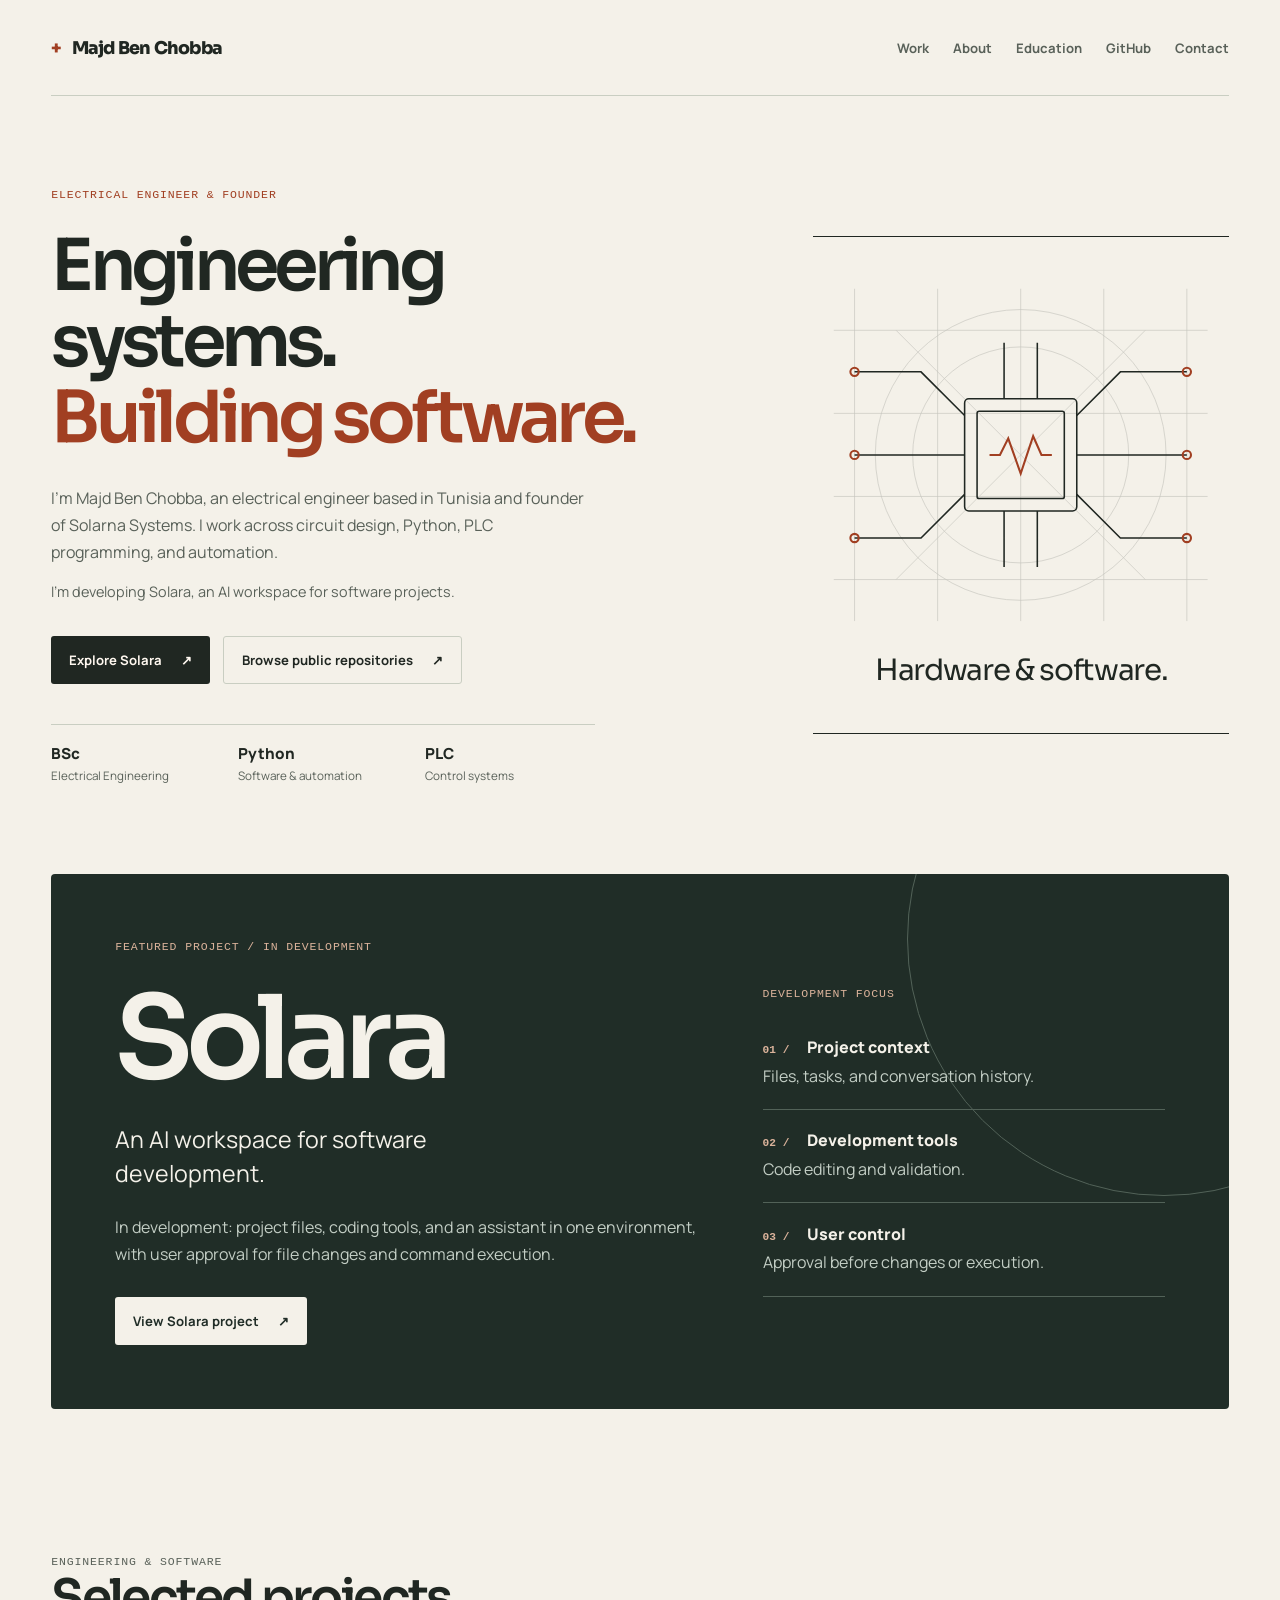
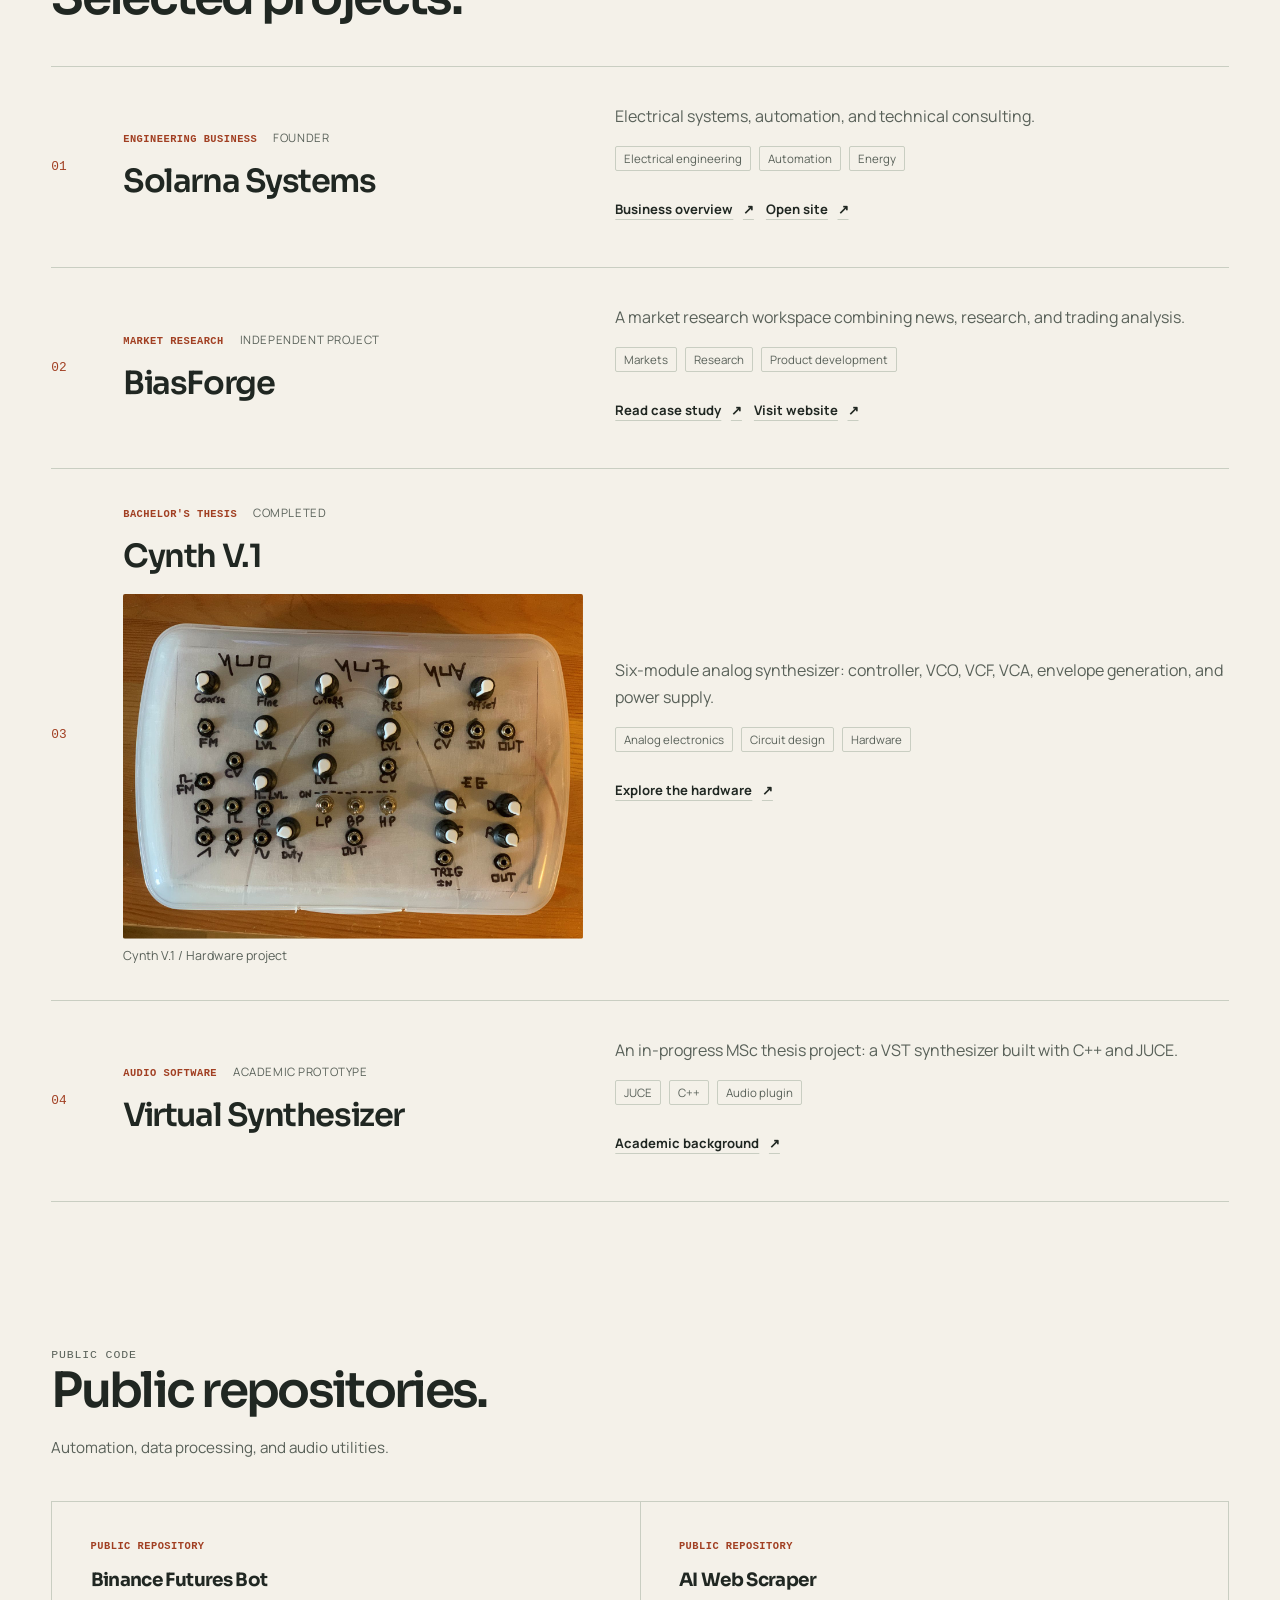
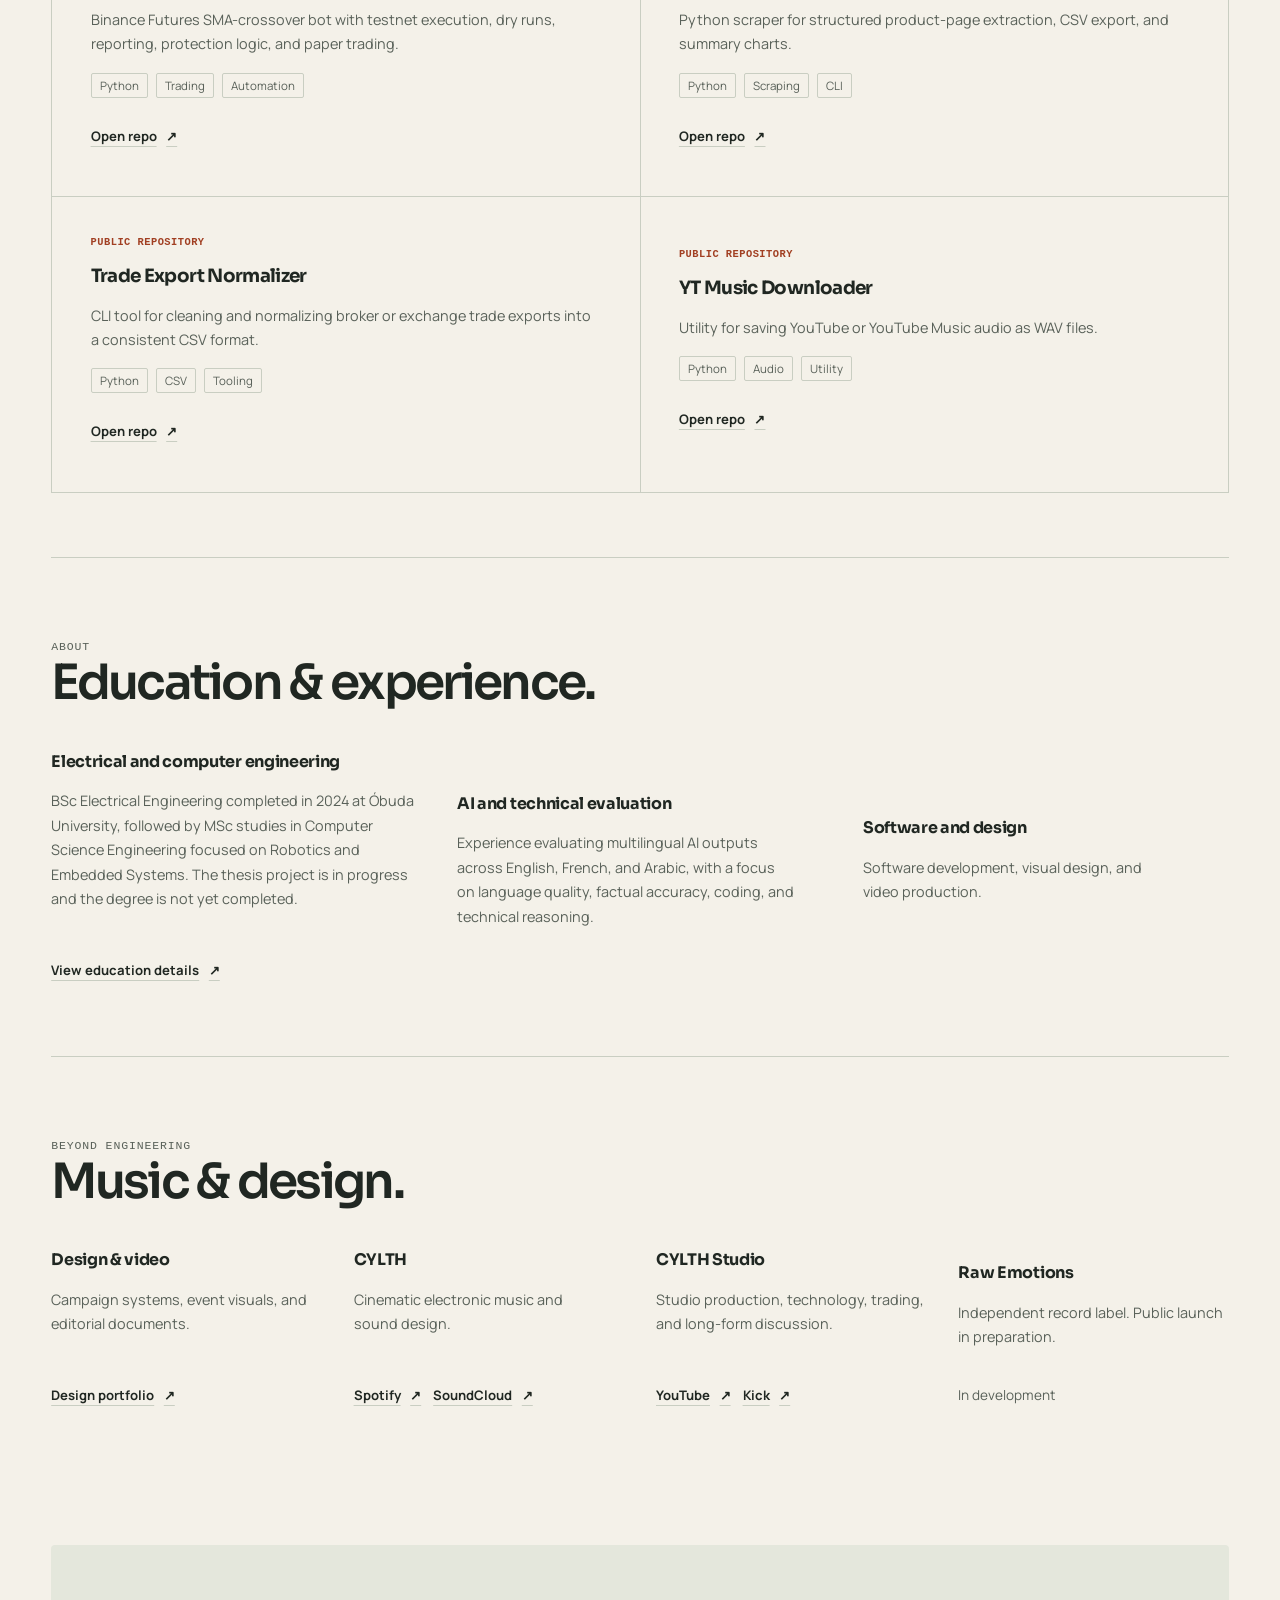
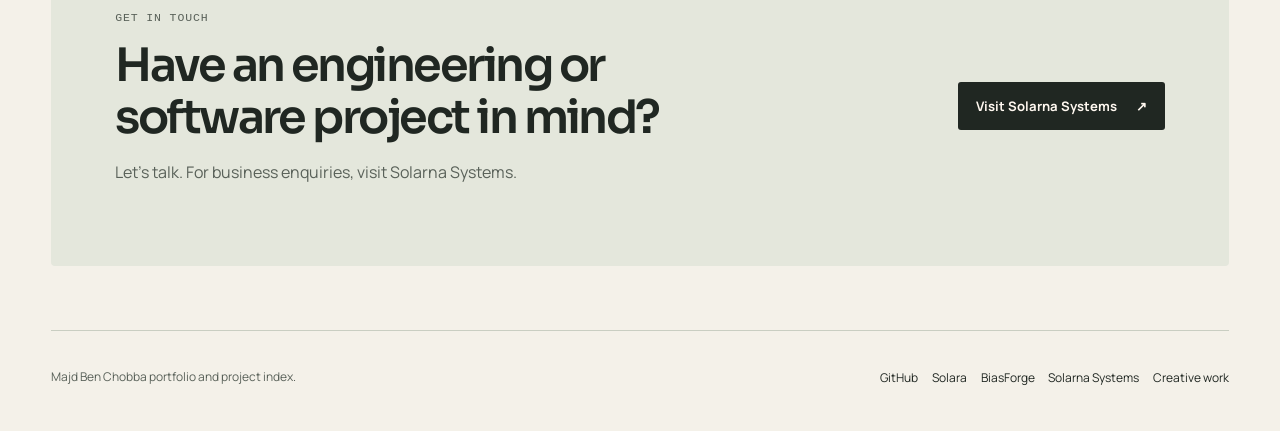
==== commit 63826706: "Clarify ongoing MSc thesis status" ====
--- a/index.html
+++ b/index.html
@@ -146,7 +146,7 @@
               <h3>Virtual Synthesizer</h3>
             </div>
             <div class="venture-details">
-              <p>A VST synthesizer prototype built with C++ and JUCE during MSc studies.</p>
+              <p>An in-progress MSc thesis project: a VST synthesizer built with C++ and JUCE.</p>
               <div class="venture-tags"><span>JUCE</span><span>C++</span><span>Audio plugin</span></div>
               <div class="venture-links"><a class="project-link" href="education.html">Academic background</a></div>
             </div>
@@ -175,7 +175,7 @@
             <p>
               BSc Electrical Engineering completed in 2024 at &Oacute;buda University, followed by
               MSc studies in Computer Science Engineering focused on Robotics and Embedded Systems.
-              The MSc was not completed.
+              The thesis project is in progress and the degree is not yet completed.
             </p>
             <a class="text-link" href="education.html">View education details</a>
           </article>
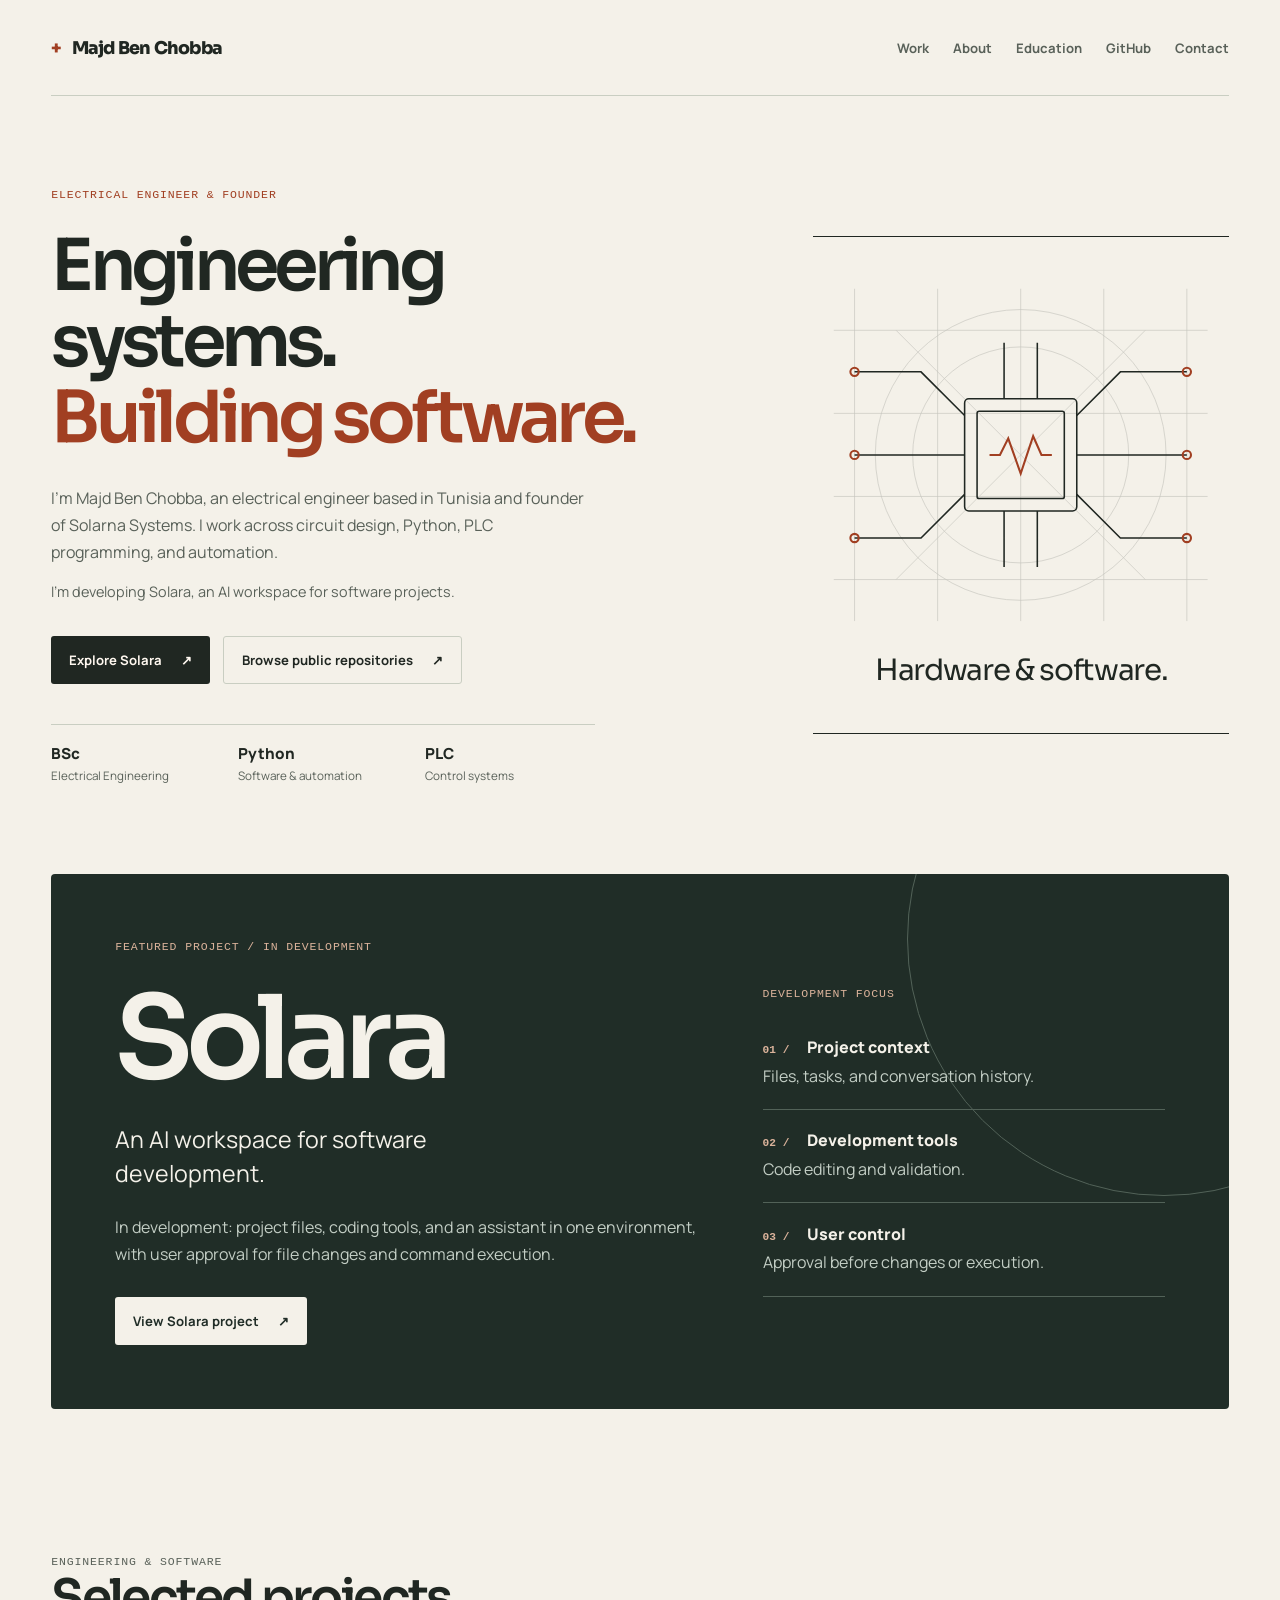
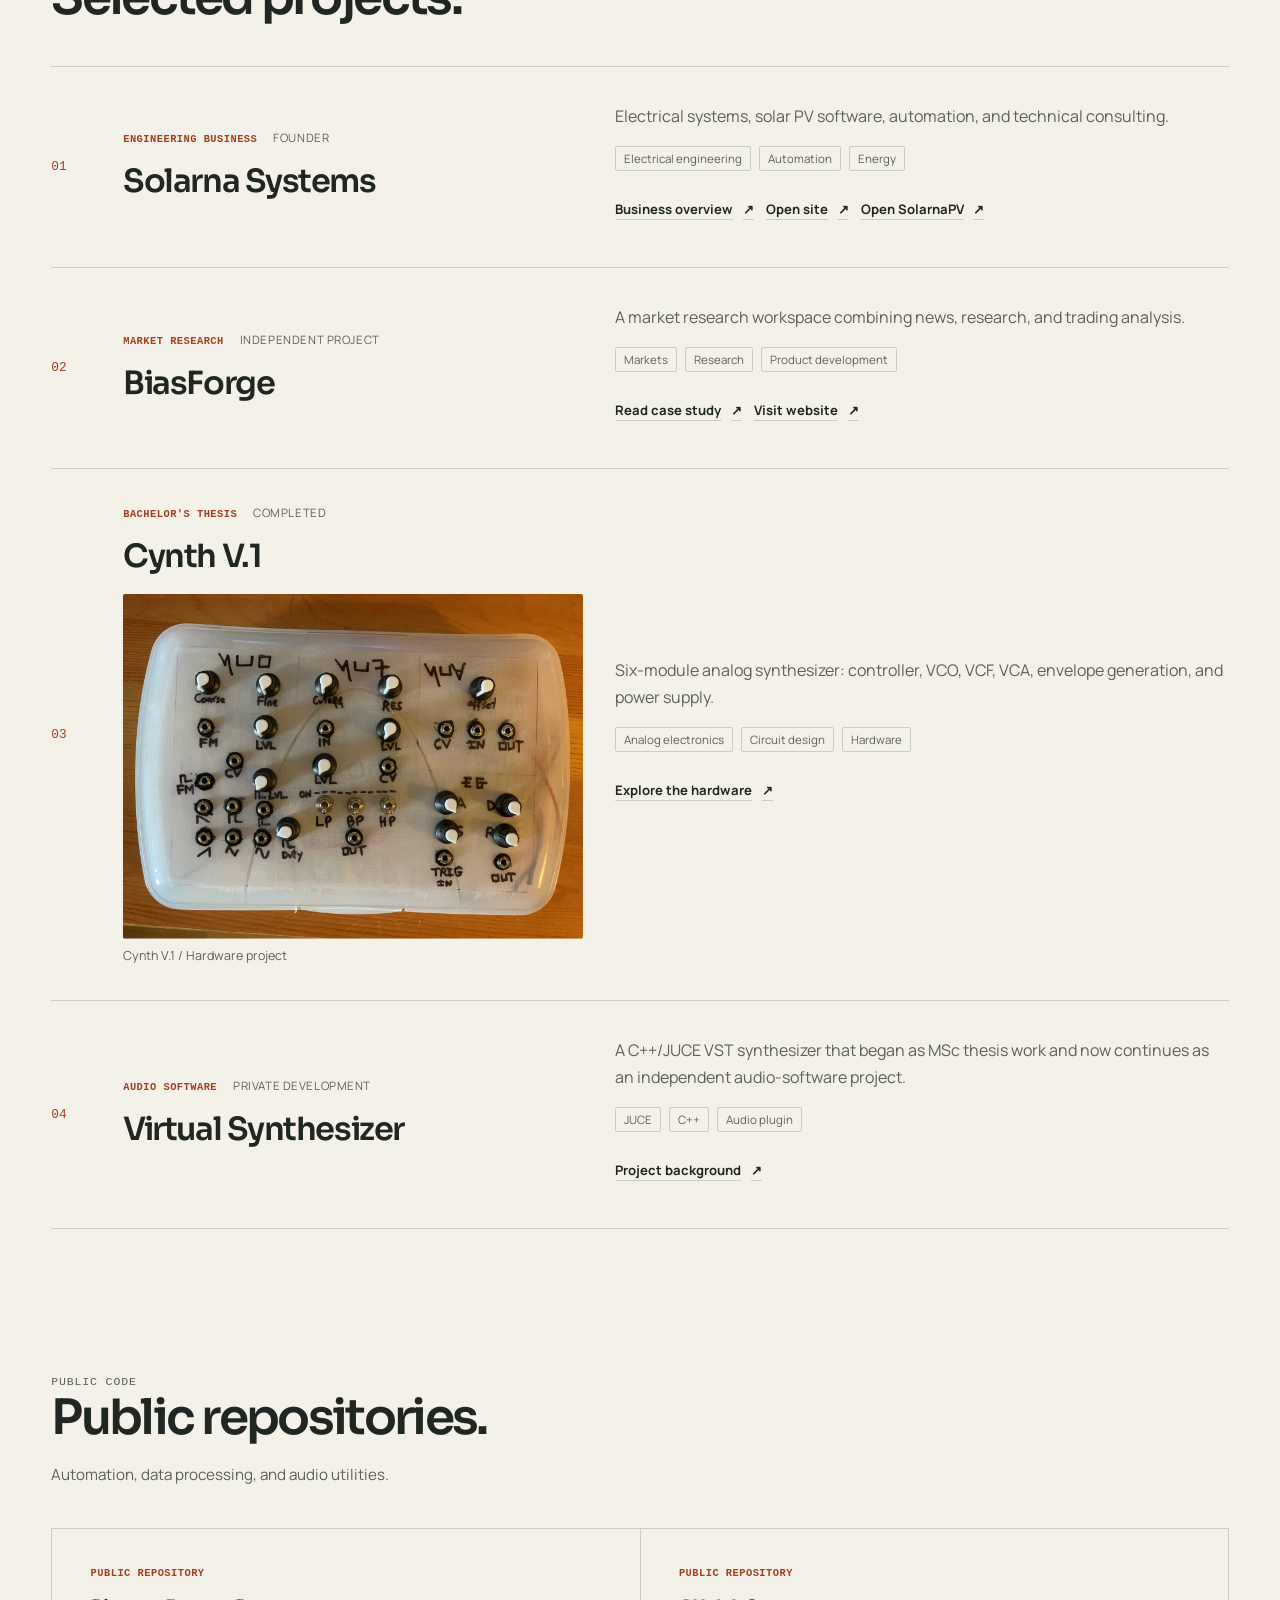
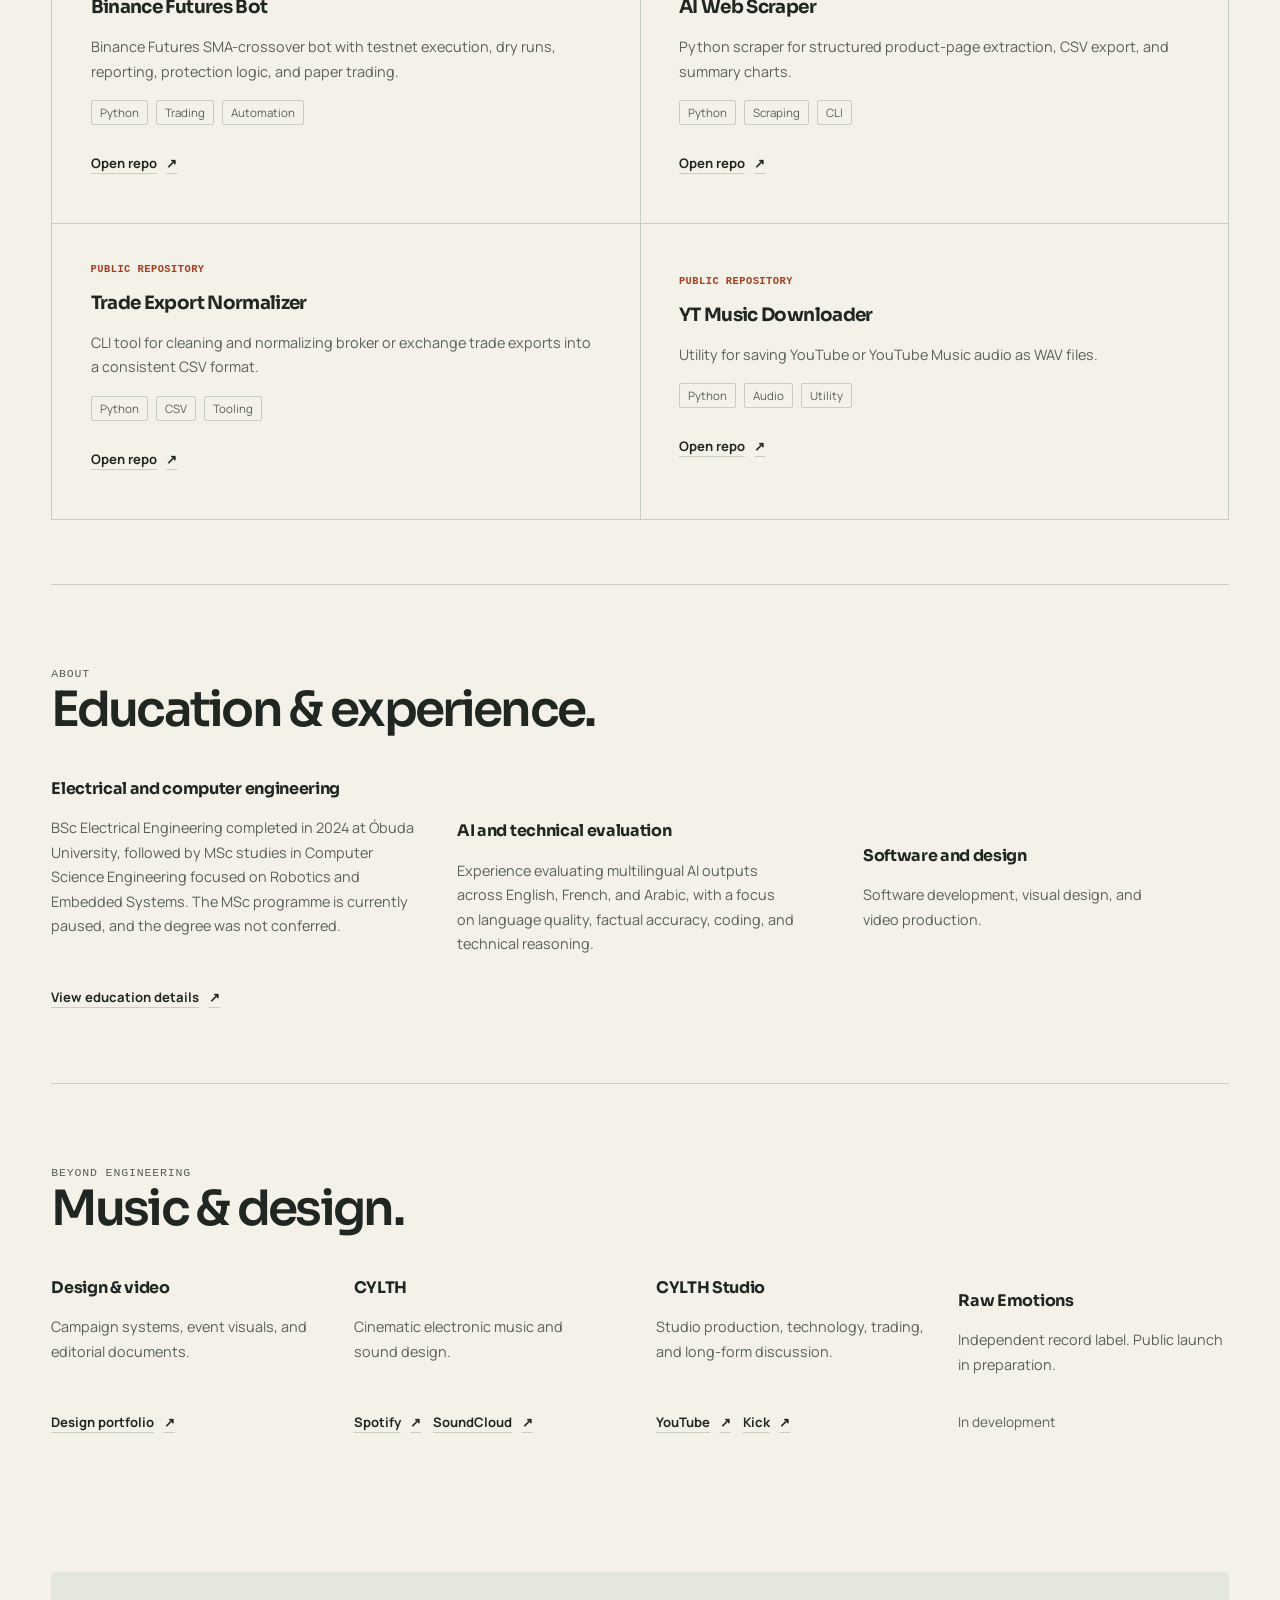
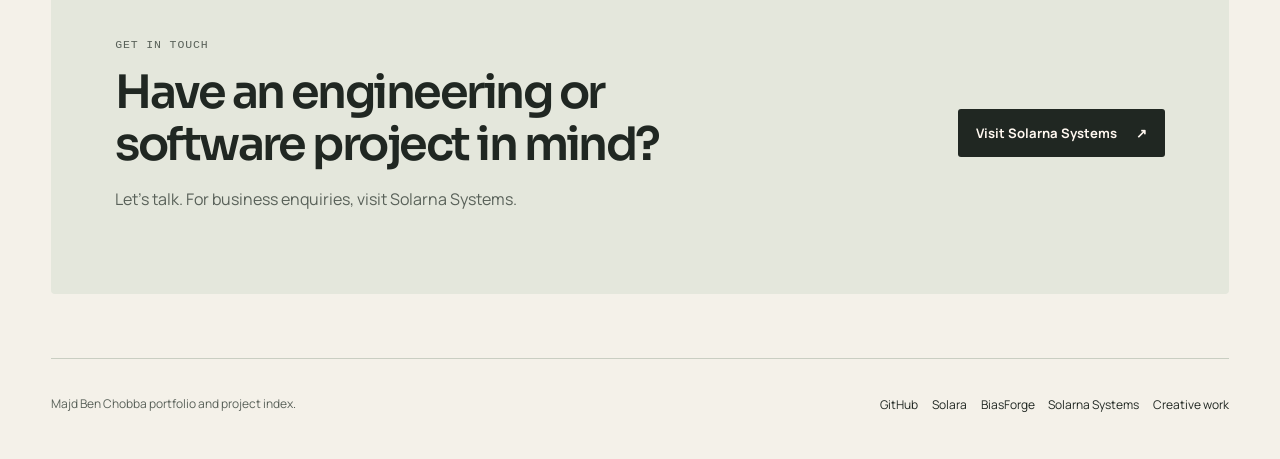
==== commit 3edef410: "Correct MSc status and add SolarnaPV" ====
--- a/index.html
+++ b/index.html
@@ -101,11 +101,12 @@
               <h3>Solarna Systems</h3>
             </div>
             <div class="venture-details">
-              <p>Electrical systems, automation, and technical consulting.</p>
+              <p>Electrical systems, solar PV software, automation, and technical consulting.</p>
               <div class="venture-tags"><span>Electrical engineering</span><span>Automation</span><span>Energy</span></div>
               <div class="venture-links">
                 <a class="project-link" href="solarna.html">Business overview</a>
                 <a class="project-link" href="https://solarnasystems.com/" target="_blank" rel="noreferrer">Open site</a>
+                <a class="project-link" href="https://pv.solarnasystems.com/" target="_blank" rel="noreferrer">Open SolarnaPV</a>
               </div>
             </div>
           </article>
@@ -142,13 +143,13 @@
           </article>
           <article class="venture-card">
             <div class="venture-heading">
-              <div class="venture-meta"><span class="venture-type">Audio software</span><span class="venture-status">Academic prototype</span></div>
+              <div class="venture-meta"><span class="venture-type">Audio software</span><span class="venture-status">Private development</span></div>
               <h3>Virtual Synthesizer</h3>
             </div>
             <div class="venture-details">
-              <p>An in-progress MSc thesis project: a VST synthesizer built with C++ and JUCE.</p>
+              <p>A C++/JUCE VST synthesizer that began as MSc thesis work and now continues as an independent audio-software project.</p>
               <div class="venture-tags"><span>JUCE</span><span>C++</span><span>Audio plugin</span></div>
-              <div class="venture-links"><a class="project-link" href="education.html">Academic background</a></div>
+              <div class="venture-links"><a class="project-link" href="education.html">Project background</a></div>
             </div>
           </article>
         </div>
@@ -175,7 +176,7 @@
             <p>
               BSc Electrical Engineering completed in 2024 at &Oacute;buda University, followed by
               MSc studies in Computer Science Engineering focused on Robotics and Embedded Systems.
-              The thesis project is in progress and the degree is not yet completed.
+              The MSc programme is currently paused, and the degree was not conferred.
             </p>
             <a class="text-link" href="education.html">View education details</a>
           </article>
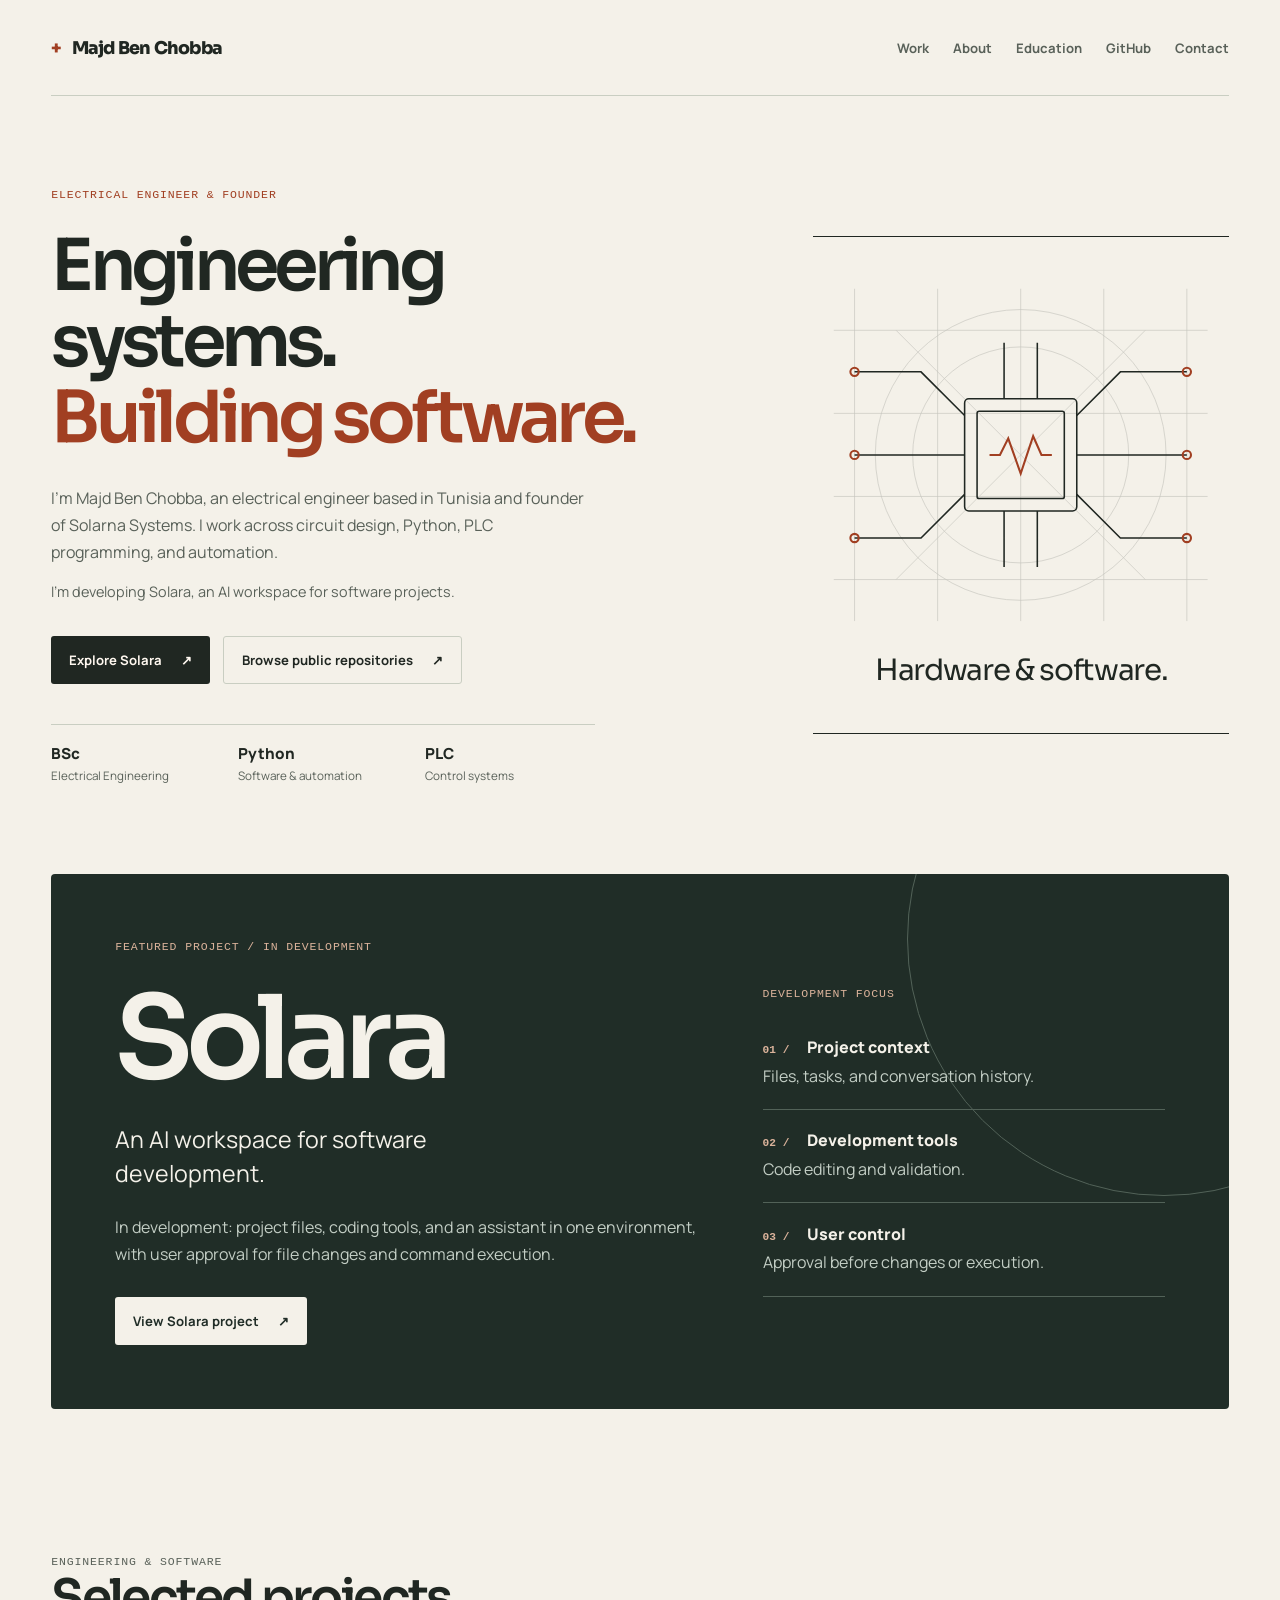
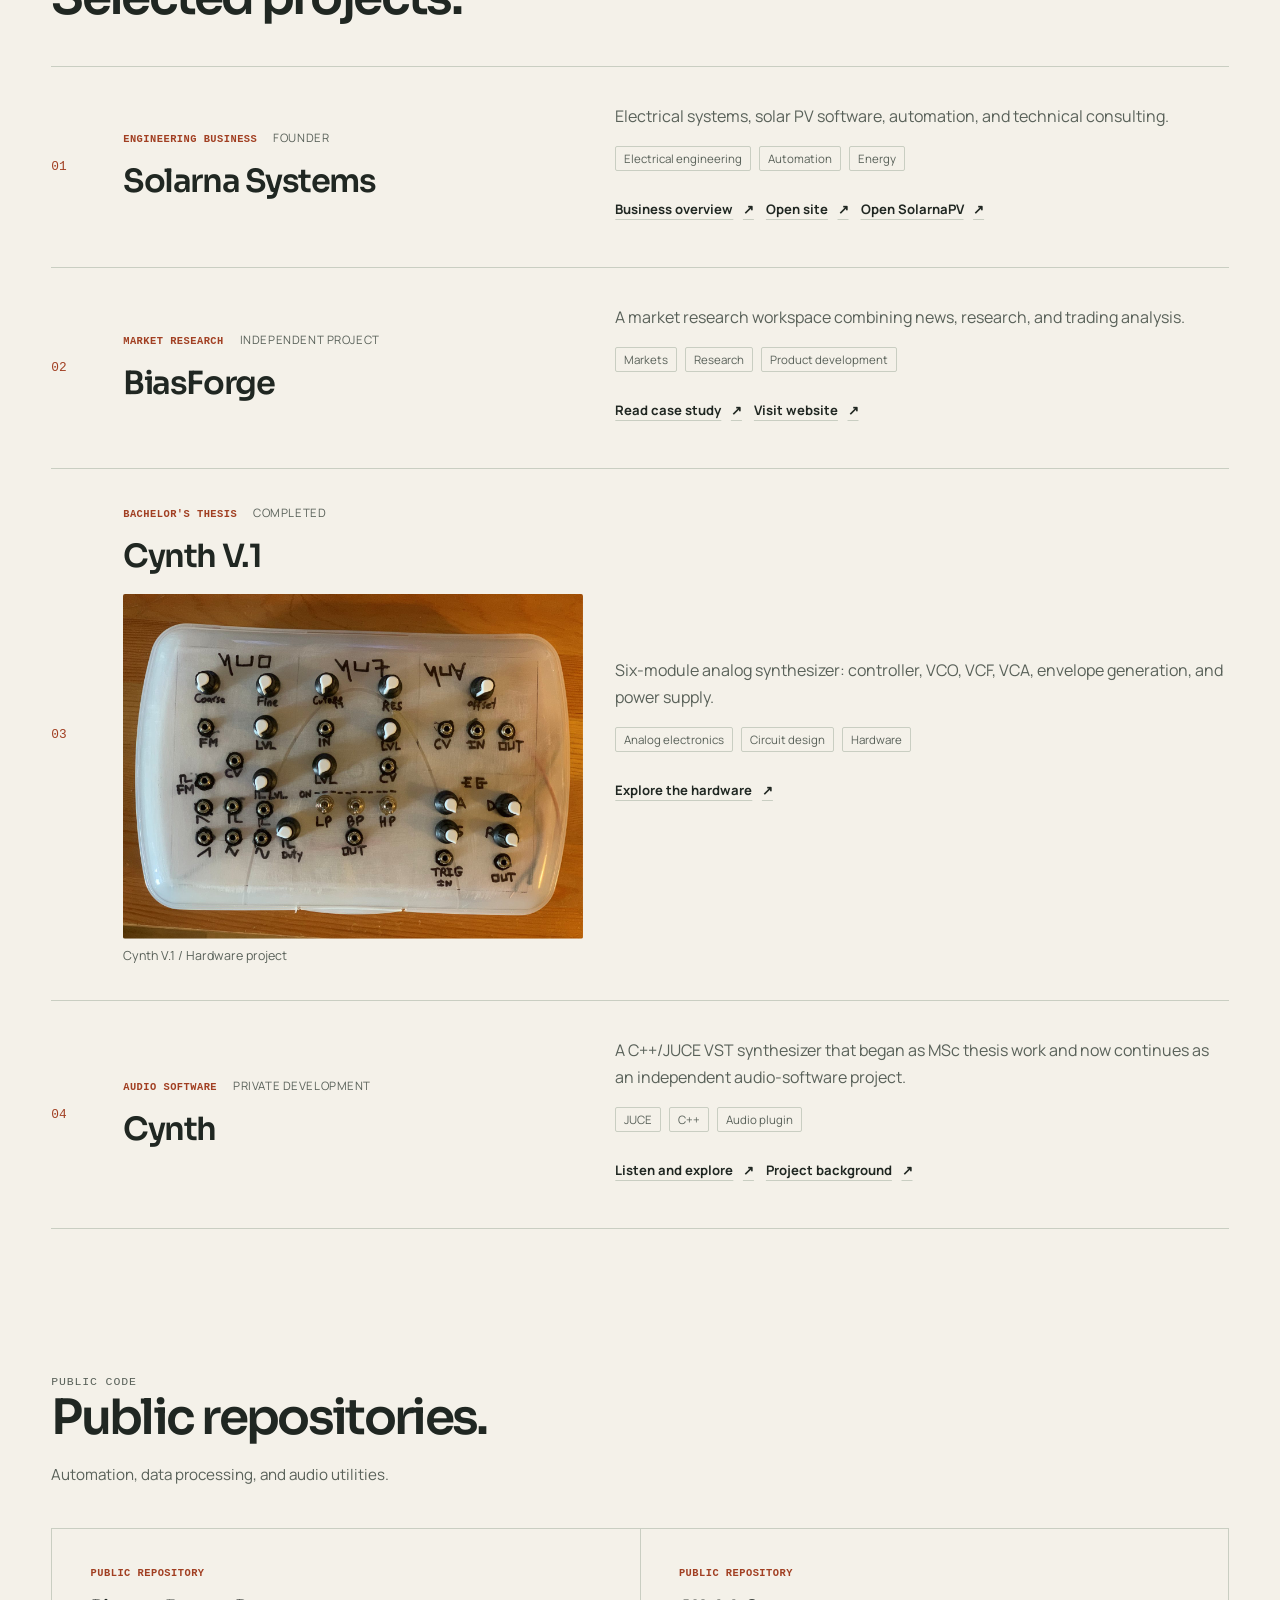
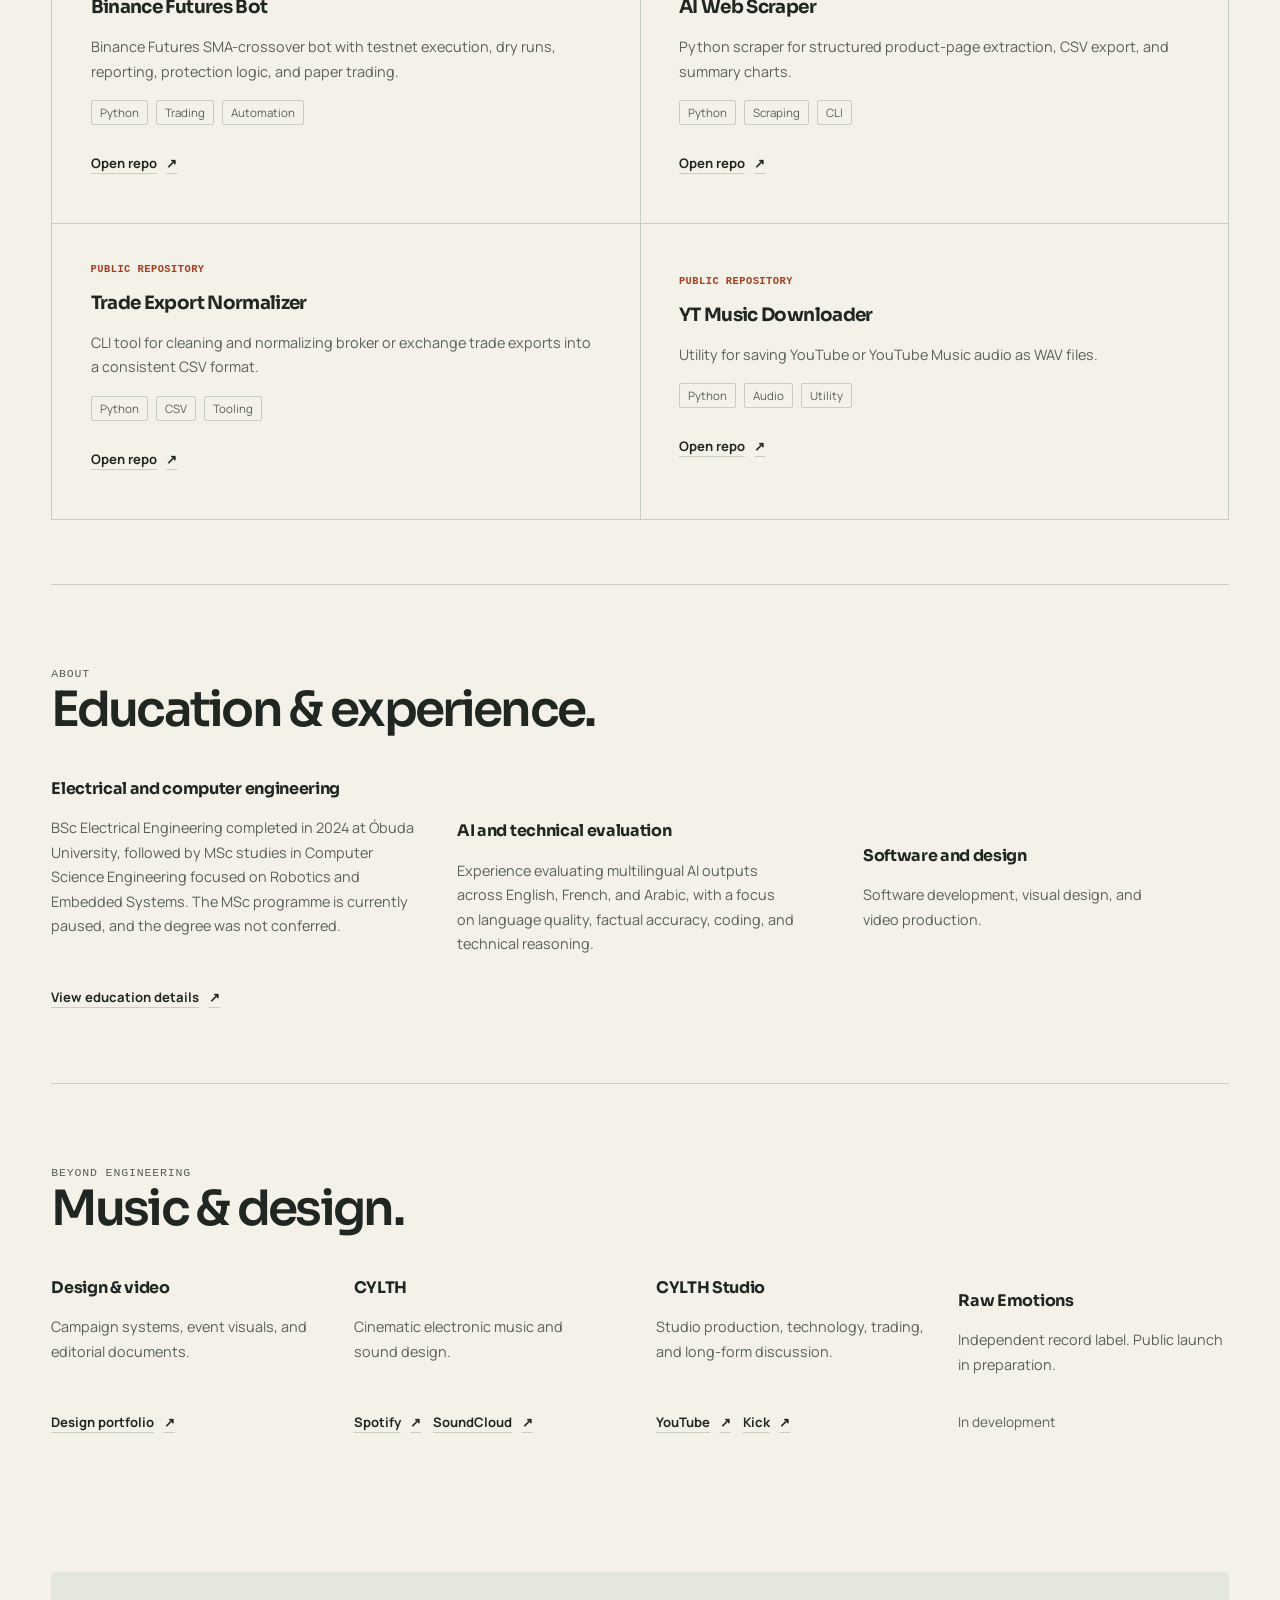
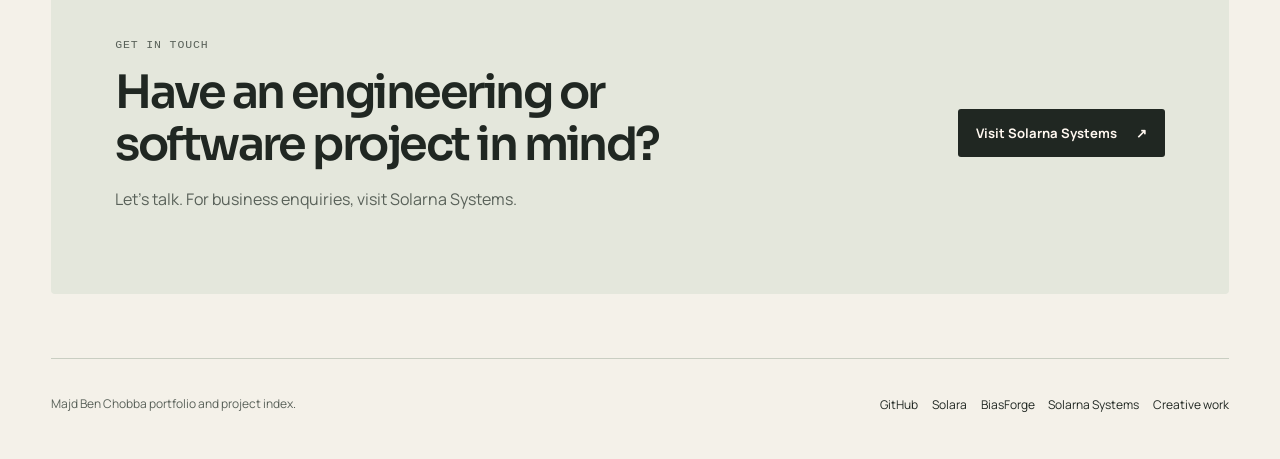
==== commit b492dd6e: "Publish the Cynth audio demo and update alpha access information" ====
--- a/index.html
+++ b/index.html
@@ -144,12 +144,15 @@
           <article class="venture-card">
             <div class="venture-heading">
               <div class="venture-meta"><span class="venture-type">Audio software</span><span class="venture-status">Private development</span></div>
-              <h3>Virtual Synthesizer</h3>
+              <h3>Cynth</h3>
             </div>
             <div class="venture-details">
               <p>A C++/JUCE VST synthesizer that began as MSc thesis work and now continues as an independent audio-software project.</p>
               <div class="venture-tags"><span>JUCE</span><span>C++</span><span>Audio plugin</span></div>
-              <div class="venture-links"><a class="project-link" href="education.html">Project background</a></div>
+              <div class="venture-links">
+                <a class="project-link" href="cynth.html">Listen and explore</a>
+                <a class="project-link" href="education.html">Project background</a>
+              </div>
             </div>
           </article>
         </div>
